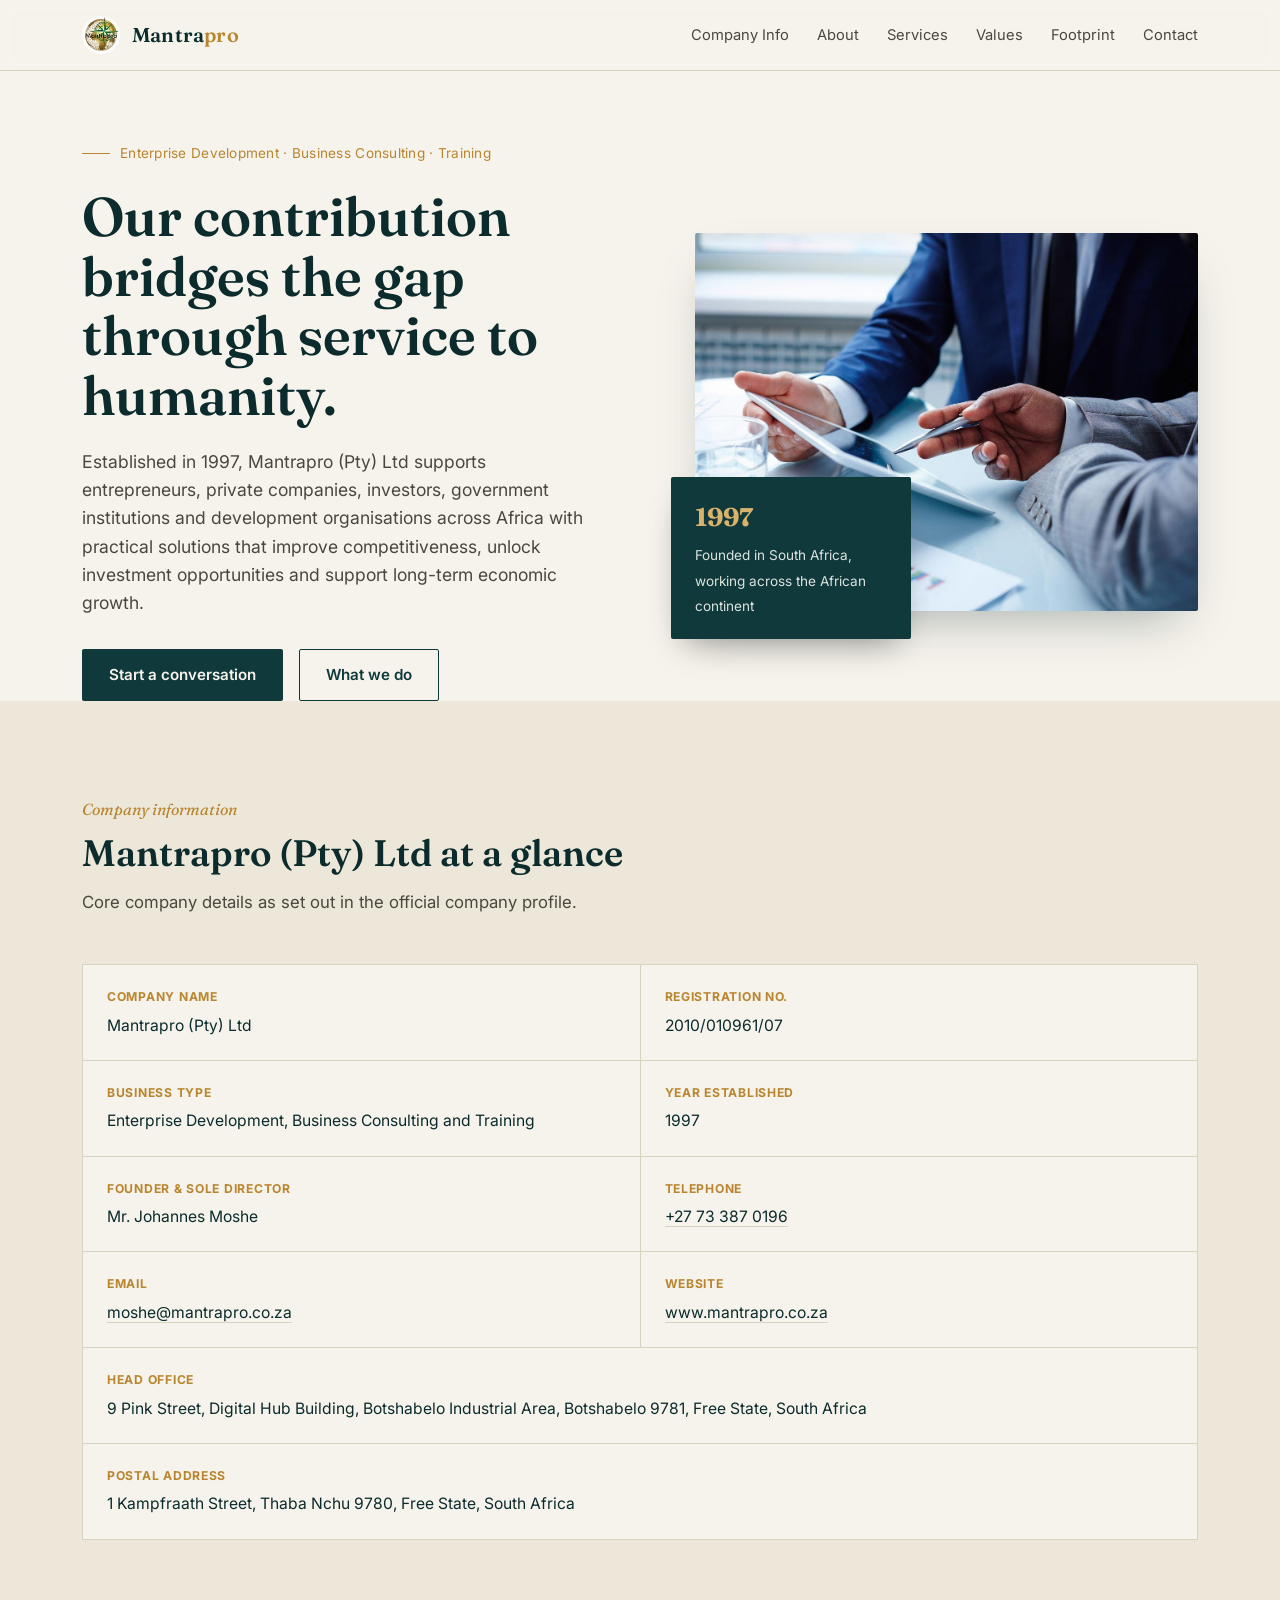
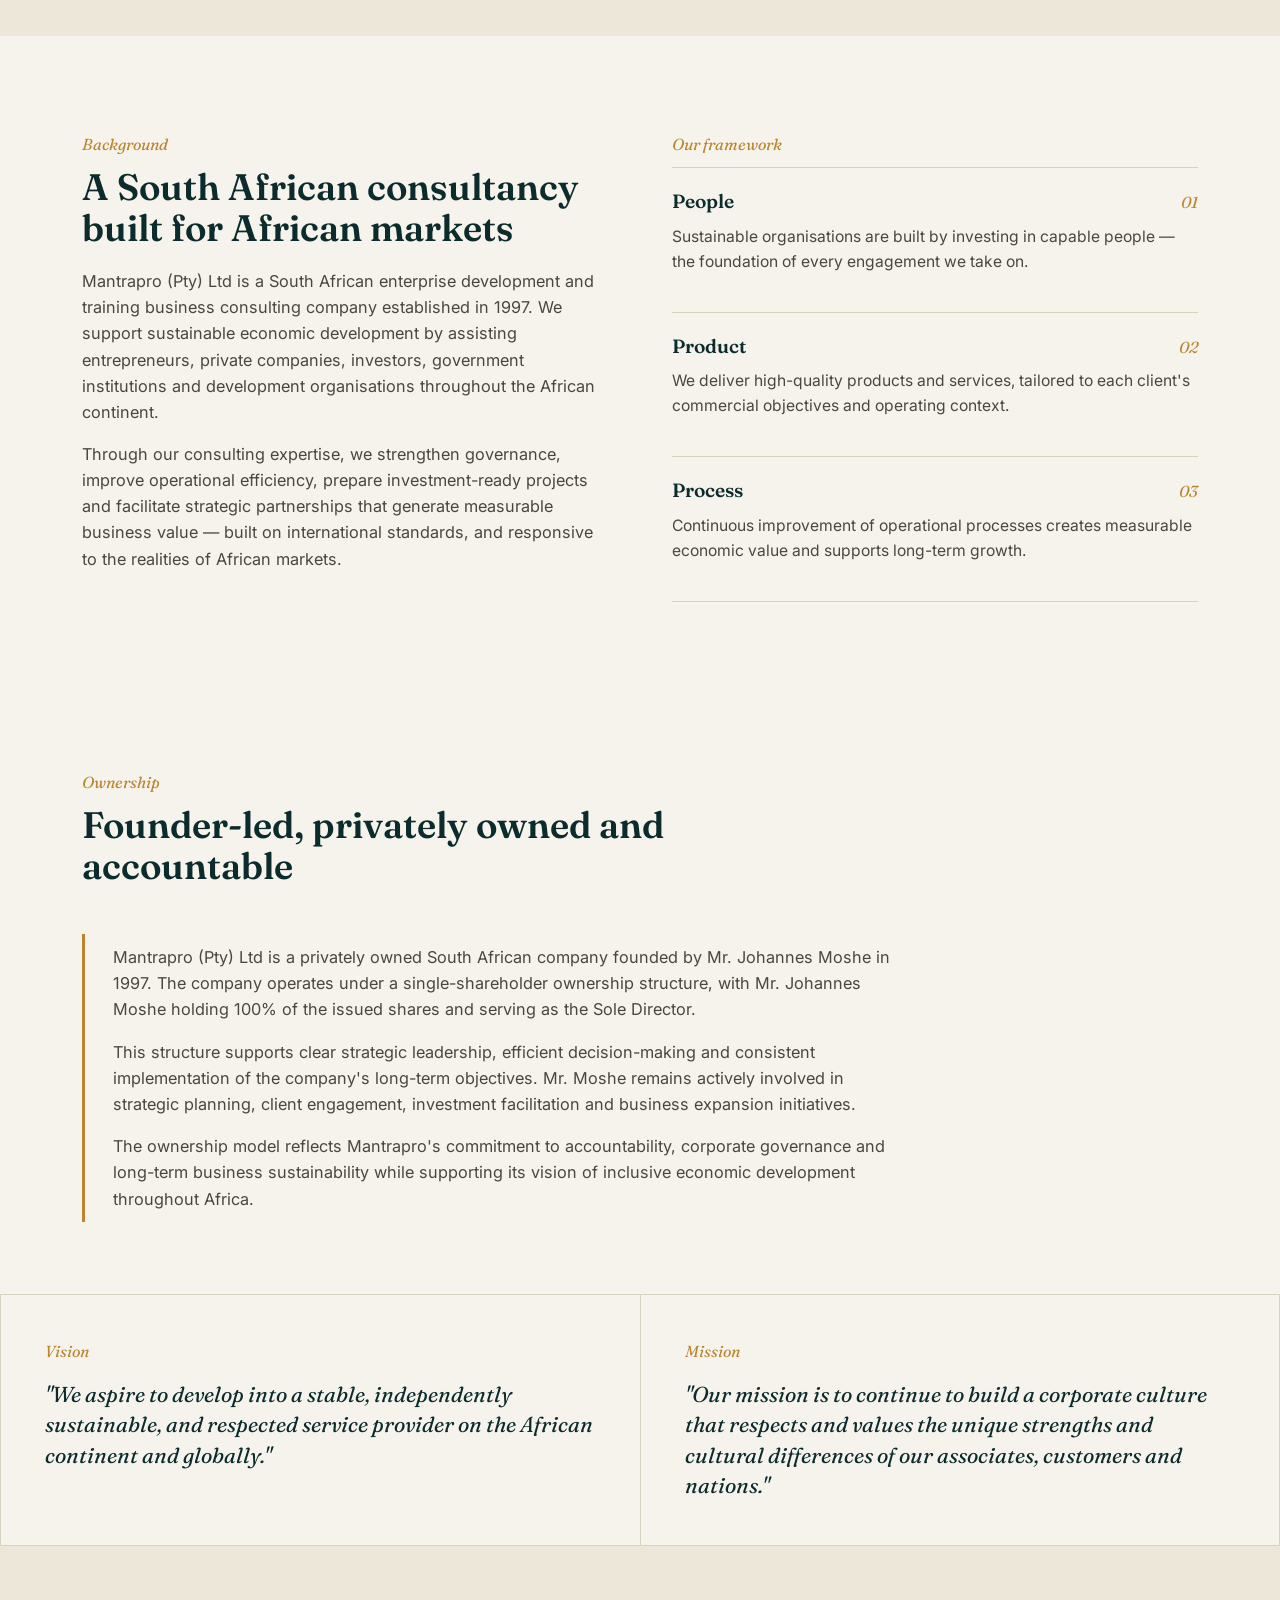
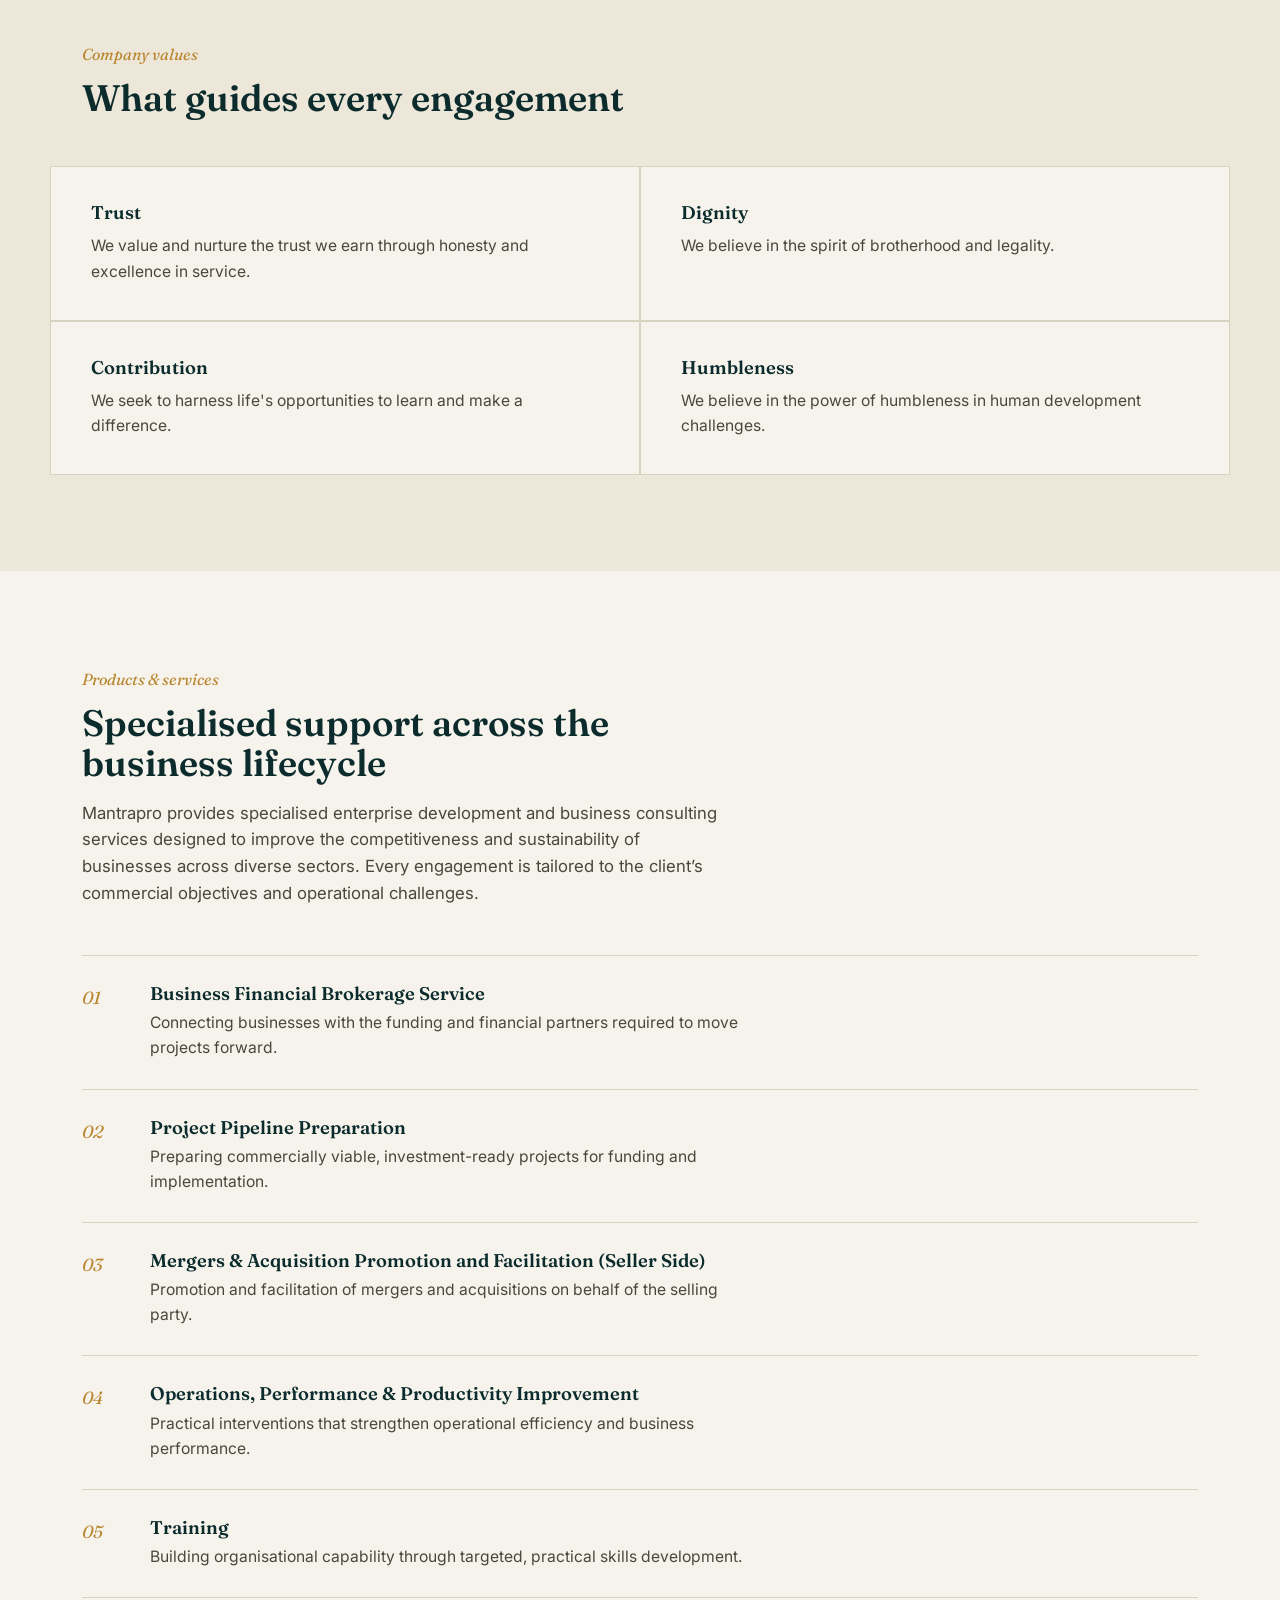
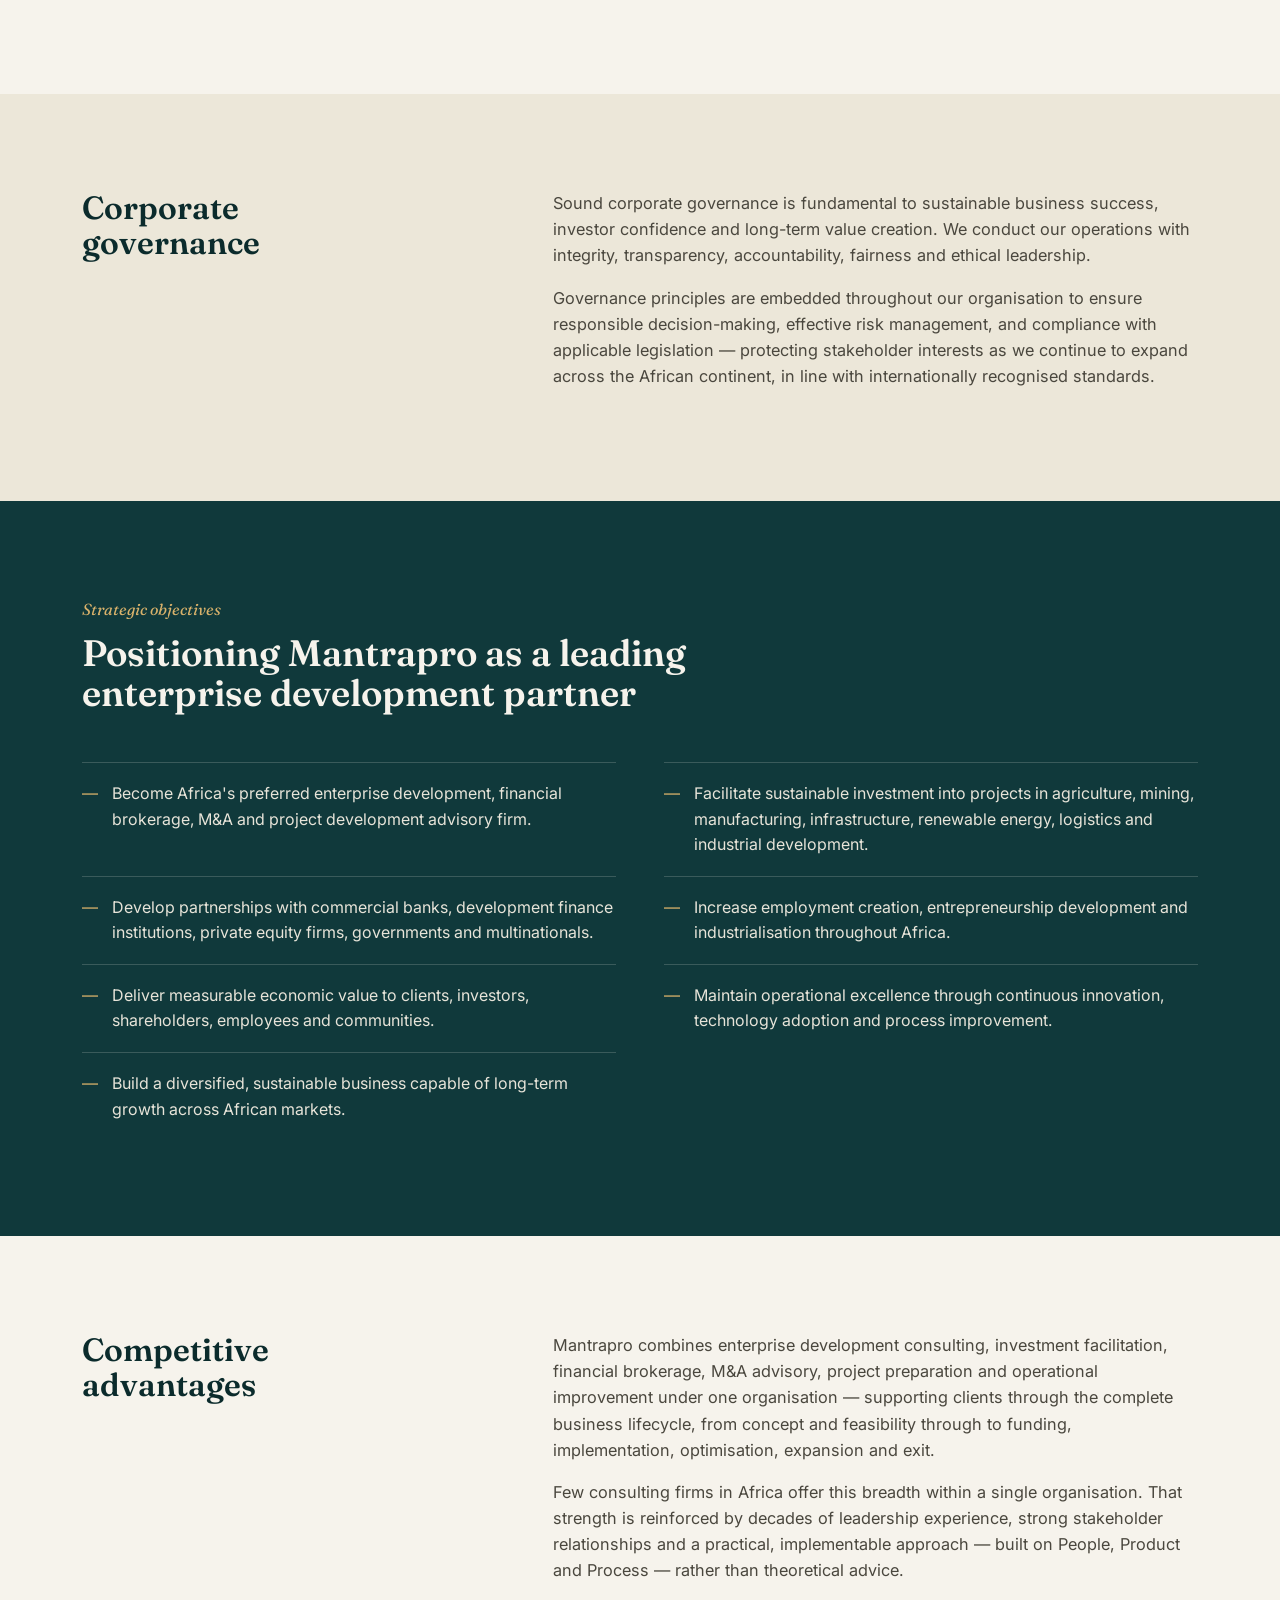
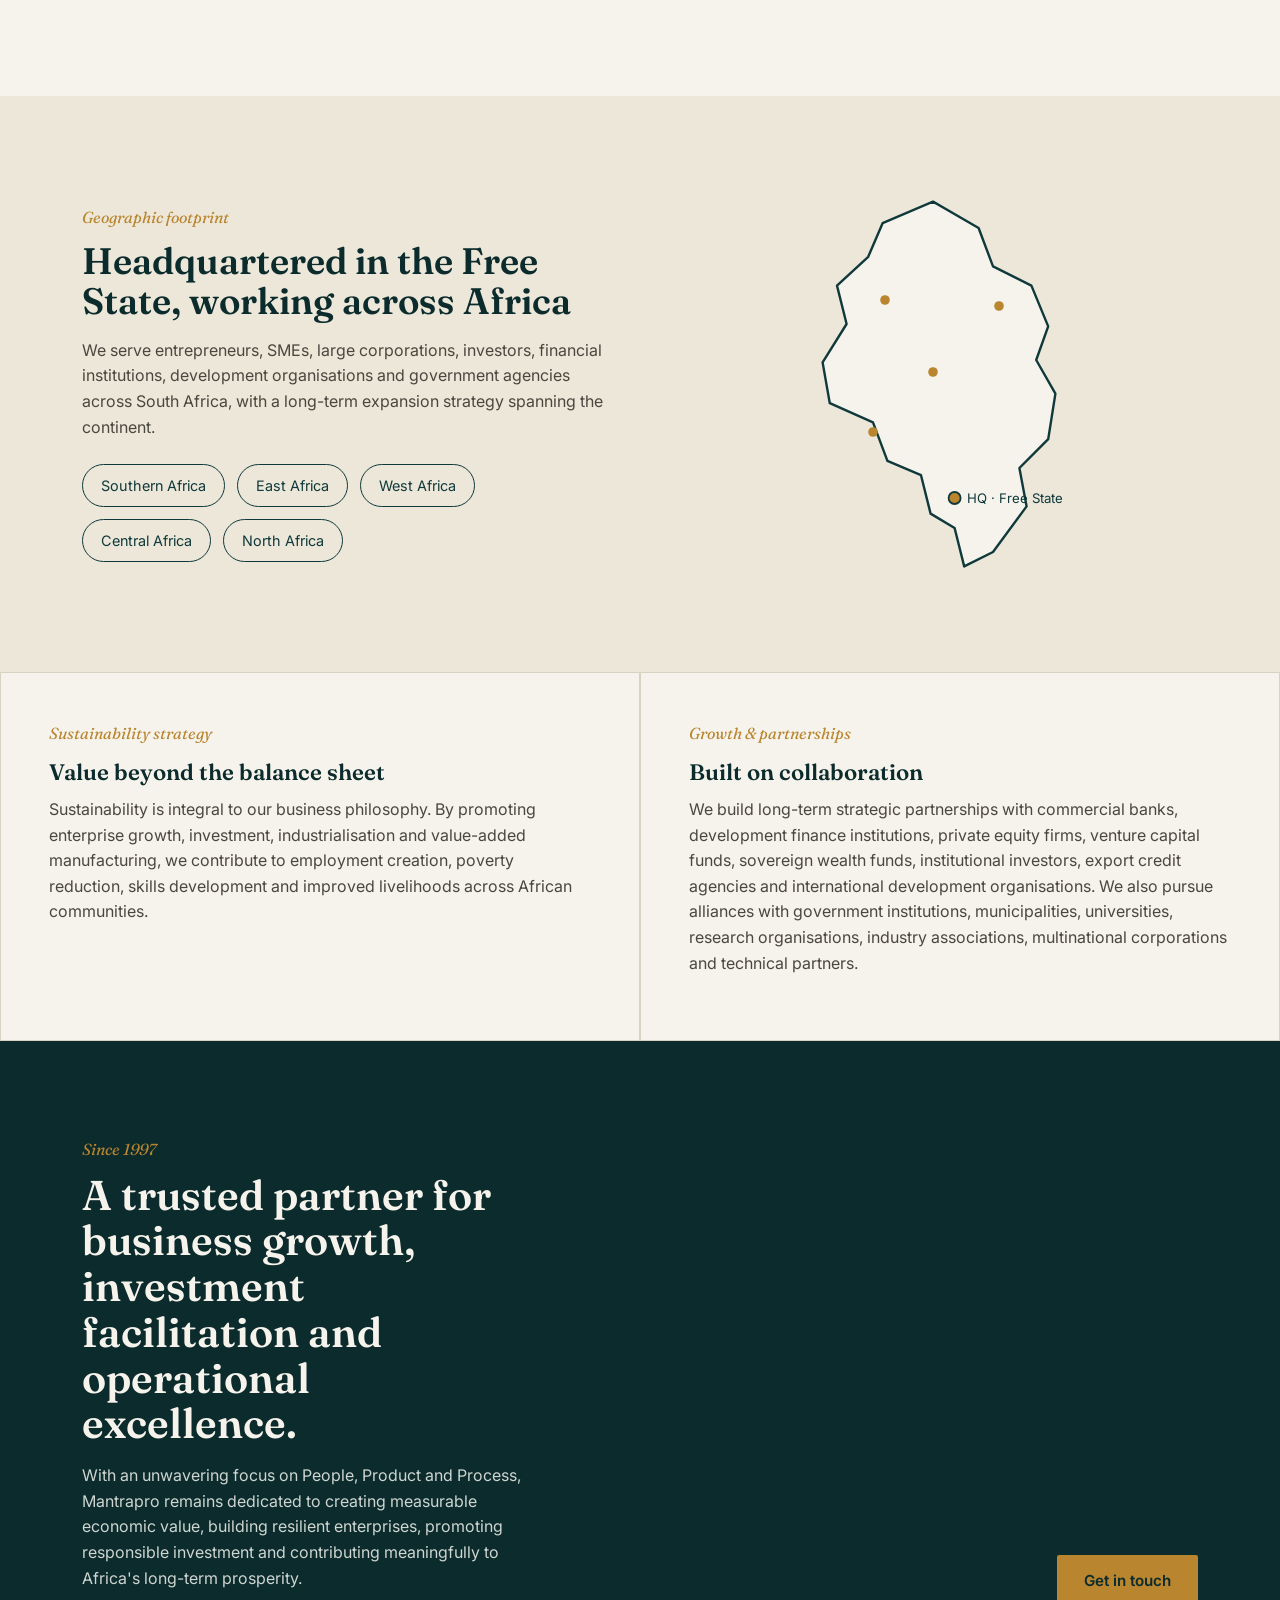
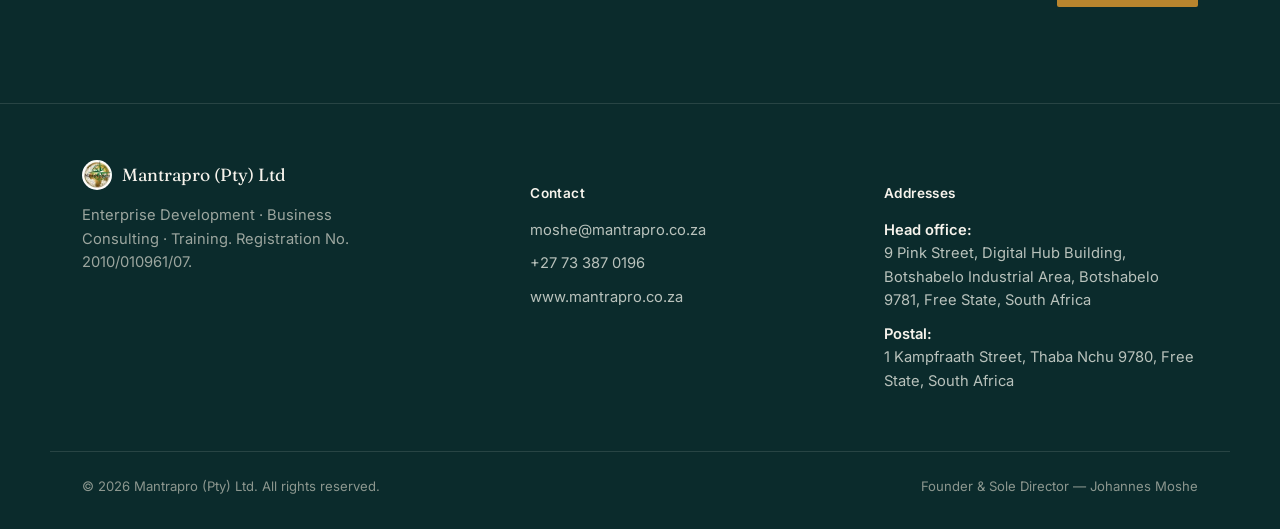
==== index.html @ 0c4cf6b3 "Add Mantrapro website aligned with company profile" ====
<!DOCTYPE html>
<html lang="en">
<head>
<meta charset="UTF-8">
<meta name="viewport" content="width=device-width, initial-scale=1.0">
<title>Mantrapro (Pty) Ltd — Enterprise Development, Business Consulting &amp; Training</title>
<link rel="preconnect" href="https://fonts.googleapis.com">
<link rel="preconnect" href="https://fonts.gstatic.com" crossorigin>
<link href="https://fonts.googleapis.com/css2?family=Fraunces:opsz,wght@9..144,400;9..144,500;9..144,600;9..144,700&family=Inter:wght@400;500;600;700&display=swap" rel="stylesheet">
<style>
  :root{
    --paper:#F6F3EC;
    --paper-shade:#ECE7D9;
    --ink:#1C1B17;
    --ink-soft:#4A473E;
    --deep:#10393B;
    --deep-2:#0B2B2C;
    --gold:#B9852E;
    --gold-soft:#D9B26B;
    --rule:#D8D2C0;
    --max:1180px;
  }
  *{box-sizing:border-box;}
  html{scroll-behavior:smooth;}
  body{
    margin:0;
    background:var(--paper);
    color:var(--ink);
    font-family:'Inter',sans-serif;
    font-size:16px;
    line-height:1.6;
    -webkit-font-smoothing:antialiased;
  }
  h1,h2,h3,h4{
    font-family:'Fraunces',serif;
    font-weight:600;
    line-height:1.1;
    margin:0;
    color:var(--deep-2);
  }
  p{margin:0 0 1em 0;}
  a{color:inherit;}
  .wrap{max-width:var(--max);margin:0 auto;padding:0 32px;}
  img{max-width:100%;display:block;}

  /* focus visibility */
  a:focus-visible, button:focus-visible{outline:2px solid var(--gold);outline-offset:3px;}

  @media (prefers-reduced-motion: reduce){
    *{animation:none !important; transition:none !important;}
  }

  /* ===== HEADER ===== */
  header{
    position:sticky; top:0; z-index:50;
    background:rgba(246,243,236,0.92);
    backdrop-filter:blur(6px);
    border-bottom:1px solid var(--rule);
  }
  .nav{
    display:flex; align-items:center; justify-content:space-between;
    padding:16px 32px; max-width:var(--max); margin:0 auto;
  }
  .brand{display:flex; align-items:center; gap:12px; text-decoration:none;}
  .brand img{width:38px; height:38px; border-radius:50%;}
  .brand-text{font-family:'Fraunces',serif; font-weight:600; font-size:1.25rem; color:var(--deep-2); letter-spacing:0.01em;}
  .brand-text span{color:var(--gold);}
  .nav ul{list-style:none; display:flex; gap:28px; margin:0; padding:0;}
  .nav ul li a{
    font-size:0.92rem; text-decoration:none; color:var(--ink-soft);
    padding-bottom:4px; border-bottom:1px solid transparent;
    transition:border-color .2s, color .2s;
  }
  .nav ul li a:hover{color:var(--deep); border-color:var(--gold);}
  .nav-toggle{display:none; background:none; border:none; cursor:pointer; padding:6px;}
  .nav-toggle span{display:block; width:24px; height:2px; background:var(--deep-2); margin:5px 0;}

  @media (max-width:860px){
    .nav ul{
      position:absolute; top:100%; left:0; right:0;
      background:var(--paper); flex-direction:column; gap:0;
      border-bottom:1px solid var(--rule);
      max-height:0; overflow:hidden; transition:max-height .3s ease;
    }
    .nav ul.open{max-height:600px;}
    .nav ul li{border-top:1px solid var(--rule);}
    .nav ul li a{display:block; padding:14px 32px;}
    .nav-toggle{display:block;}
  }

  /* ===== HERO ===== */
  .hero{
    padding:72px 0 0;
    overflow:hidden;
  }
  .hero-grid{
    display:grid; grid-template-columns:1.05fr 0.95fr; gap:56px; align-items:center;
  }
  .eyebrow-line{
    display:flex; align-items:center; gap:10px; margin-bottom:22px;
    color:var(--gold); font-size:0.85rem; letter-spacing:0.02em;
  }
  .eyebrow-line .dash{width:28px; height:1px; background:var(--gold);}
  .hero h1{
    font-size:clamp(2.1rem, 4.4vw, 3.4rem);
    color:var(--deep-2);
    max-width:14ch;
  }
  .hero .lede{
    margin-top:22px; font-size:1.1rem; color:var(--ink-soft); max-width:46ch;
  }
  .hero-cta{display:flex; gap:16px; margin-top:32px; flex-wrap:wrap;}
  .btn{
    display:inline-block; padding:13px 26px; font-size:0.95rem; font-weight:600;
    text-decoration:none; border-radius:2px; transition:transform .15s, background .2s;
    border:1px solid transparent;
  }
  .btn-primary{background:var(--deep); color:var(--paper);}
  .btn-primary:hover{background:var(--deep-2);}
  .btn-ghost{border-color:var(--deep); color:var(--deep);}
  .btn-ghost:hover{background:var(--deep); color:var(--paper);}

  .hero-media{position:relative;}
  .hero-media .frame{
    position:relative; border-radius:2px; overflow:hidden;
    box-shadow:0 24px 48px -20px rgba(11,43,44,0.35);
  }
  .hero-media img{width:100%; height:100%; object-fit:cover; aspect-ratio:4/3;}
  .hero-tag{
    position:absolute; left:-24px; bottom:-28px;
    background:var(--deep); color:var(--paper);
    padding:20px 24px; max-width:240px; border-radius:2px;
    box-shadow:0 16px 32px -14px rgba(0,0,0,0.4);
  }
  .hero-tag strong{display:block; font-family:'Fraunces',serif; font-size:1.6rem; color:var(--gold-soft); margin-bottom:4px;}
  .hero-tag span{font-size:0.85rem; color:#DCE3DF;}

  @media (max-width:860px){
    .hero-grid{grid-template-columns:1fr; gap:40px;}
    .hero-tag{left:16px; bottom:-24px;}
  }

  /* ===== SECTION SHELL ===== */
  section{padding:96px 0;}
  section.tight{padding:72px 0;}
  .section-head{max-width:640px; margin-bottom:48px;}
  .kicker{color:var(--gold); font-family:'Fraunces',serif; font-style:italic; font-size:1rem; margin-bottom:10px;}
  .section-head h2{font-size:clamp(1.6rem, 3vw, 2.3rem);}
  .section-head p{margin-top:16px; color:var(--ink-soft); font-size:1.05rem;}
  .band{background:var(--deep); color:var(--paper);}
  .band h2, .band h3{color:var(--paper);}
  .band .kicker{color:var(--gold-soft);}
  .shade{background:var(--paper-shade);}

  hr.rule{border:none; border-top:1px solid var(--rule); margin:0;}

  /* ===== ABOUT / PILLARS ===== */
  .about-grid{display:grid; grid-template-columns:1fr 1fr; gap:64px; align-items:start;}
  .about-grid p{color:var(--ink-soft); font-size:1.02rem;}
  .pillars{display:flex; flex-direction:column; gap:0;}
  .pillar{padding:22px 0; border-top:1px solid var(--rule);}
  .pillar:last-child{border-bottom:1px solid var(--rule);}
  .pillar-top{display:flex; align-items:baseline; justify-content:space-between; gap:16px;}
  .pillar-top h4{font-size:1.2rem; color:var(--deep-2);}
  .pillar-top .mark{font-family:'Fraunces',serif; font-style:italic; color:var(--gold); font-size:1rem;}
  .pillar p{margin-top:8px; color:var(--ink-soft); font-size:0.98rem;}

  @media (max-width:860px){.about-grid{grid-template-columns:1fr; gap:36px;}}

  /* ===== VISION / MISSION ===== */
  .vm-grid{display:grid; grid-template-columns:1fr 1fr; gap:1px; background:var(--rule); border:1px solid var(--rule);}
  .vm-card{background:var(--paper); padding:44px;}
  .vm-card .kicker{margin-bottom:16px;}
  .vm-card p{font-family:'Fraunces',serif; font-size:1.35rem; font-weight:400; font-style:italic; color:var(--deep-2); line-height:1.4; margin:0;}
  @media (max-width:760px){.vm-grid{grid-template-columns:1fr;}}

  /* ===== VALUES ===== */
  .values-grid{display:grid; grid-template-columns:1fr 1fr; gap:2px; background:var(--rule); border:1px solid var(--rule);}
  .value-card{background:var(--paper); padding:36px 40px;}
  .value-card h4{font-size:1.15rem; margin-bottom:10px;}
  .value-card p{color:var(--ink-soft); margin:0; font-size:0.98rem;}
  @media (max-width:760px){.values-grid{grid-template-columns:1fr;}}

  /* ===== SERVICES ===== */
  .services-list{border-top:1px solid var(--rule);}
  .service-row{
    display:grid; grid-template-columns:44px 1fr; gap:24px;
    padding:28px 0; border-bottom:1px solid var(--rule);
  }
  .service-row .idx{font-family:'Fraunces',serif; font-style:italic; color:var(--gold); font-size:1.1rem;}
  .service-row h4{font-size:1.15rem; margin-bottom:6px; color:var(--deep-2);}
  .service-row p{color:var(--ink-soft); margin:0; font-size:0.98rem; max-width:60ch;}

  /* ===== GOVERNANCE / ADVANTAGE two-col text ===== */
  .text-cols{display:grid; grid-template-columns:0.9fr 1.4fr; gap:56px;}
  .text-cols h2{font-size:clamp(1.5rem,2.6vw,2rem); max-width:12ch;}
  .text-cols .body p{color:var(--ink-soft); font-size:1.02rem;}
  @media (max-width:860px){.text-cols{grid-template-columns:1fr; gap:24px;}}

  /* ===== OBJECTIVES ===== */
  .obj-list{list-style:none; margin:0; padding:0; display:grid; grid-template-columns:1fr 1fr; gap:0 48px;}
  .obj-list li{
    padding:18px 0; border-top:1px solid rgba(246,243,236,0.18);
    display:flex; gap:14px; align-items:flex-start;
    font-size:1rem; color:#E7E4D9;
  }
  .obj-list li:before{content:"—"; color:var(--gold-soft); flex-shrink:0;}
  @media (max-width:760px){.obj-list{grid-template-columns:1fr;}}

  /* ===== FOOTPRINT ===== */
  .footprint-grid{display:grid; grid-template-columns:1fr 1fr; gap:56px; align-items:center;}
  .regions{display:flex; flex-wrap:wrap; gap:12px; margin-top:24px;}
  .region-chip{
    border:1px solid var(--deep); color:var(--deep); padding:9px 18px;
    font-size:0.9rem; border-radius:999px;
  }
  .map-wrap{display:flex; justify-content:center;}
  .map-wrap svg{width:100%; max-width:360px; height:auto;}
  @media (max-width:860px){.footprint-grid{grid-template-columns:1fr;}}

  /* ===== SUSTAINABILITY / GROWTH split ===== */
  .split{display:grid; grid-template-columns:1fr 1fr; gap:2px; background:var(--rule); border:1px solid var(--rule);}
  .split-card{background:var(--paper); padding:48px;}
  .split-card .kicker{margin-bottom:14px;}
  .split-card p{color:var(--ink-soft);}
  @media (max-width:860px){.split{grid-template-columns:1fr;}}

  /* ===== CONCLUSION / CTA ===== */
  .cta-band{background:var(--deep-2); color:var(--paper); text-align:left;}
  .cta-inner{display:flex; justify-content:space-between; align-items:flex-end; gap:40px; flex-wrap:wrap;}
  .cta-band h2{color:var(--paper); font-size:clamp(1.8rem,3.6vw,2.6rem); max-width:16ch;}
  .cta-band p{color:#CFD6D1; max-width:46ch; margin-top:16px;}

  /* ===== FOOTER ===== */
  footer{background:var(--deep-2); color:#B9C2BC; padding:56px 0 32px; border-top:1px solid rgba(246,243,236,0.12);}
  .footer-grid{display:grid; grid-template-columns:1.3fr 1fr 1fr; gap:40px;}
  .footer-brand{display:flex; align-items:center; gap:10px; margin-bottom:14px;}
  .footer-brand img{width:30px; height:30px; border-radius:50%;}
  .footer-brand span{font-family:'Fraunces',serif; color:var(--paper); font-size:1.1rem;}
  footer h5{color:var(--paper); font-size:0.85rem; letter-spacing:0.03em; margin-bottom:14px; font-weight:600;}
  footer ul{list-style:none; margin:0; padding:0;}
  footer li{margin-bottom:10px; font-size:0.92rem;}
  footer a{text-decoration:none; color:#B9C2BC;}
  footer a:hover{color:var(--gold-soft);}
  .footer-bottom{
    margin-top:48px; padding-top:24px; border-top:1px solid rgba(246,243,236,0.12);
    display:flex; justify-content:space-between; flex-wrap:wrap; gap:12px;
    font-size:0.82rem; color:#8C978F;
  }
  @media (max-width:760px){.footer-grid{grid-template-columns:1fr; gap:28px;}}


  /* ===== COMPANY INFORMATION ===== */
  .company-info-grid{
    display:grid; grid-template-columns:repeat(2,minmax(0,1fr));
    border:1px solid var(--rule); background:var(--rule); gap:1px;
  }
  .info-item{background:var(--paper); padding:22px 24px;}
  .info-item.full{grid-column:1 / -1;}
  .info-label{display:block; color:var(--gold); font-size:.76rem; font-weight:700; letter-spacing:.06em; text-transform:uppercase; margin-bottom:7px;}
  .info-value{color:var(--deep-2); font-size:.98rem; line-height:1.55;}
  .info-value a{text-decoration:none; border-bottom:1px solid var(--rule);}
  .info-value a:hover{border-color:var(--gold); color:var(--deep);}
  @media (max-width:760px){.company-info-grid{grid-template-columns:1fr}.info-item.full{grid-column:auto}}

  /* ===== OWNERSHIP ===== */
  .ownership-card{border-left:3px solid var(--gold); padding:10px 0 10px 28px; max-width:820px;}
  .ownership-card p{color:var(--ink-soft); font-size:1.02rem;}
  .ownership-card p:last-child{margin-bottom:0;}

</style>
</head>
<body>

<header>
  <div class="nav">
    <a class="brand" href="#top">
      <img src="[data-uri]" alt="Mantrapro logo">
      <span class="brand-text">Mantra<span>pro</span></span>
    </a>
    <button class="nav-toggle" id="navToggle" aria-label="Toggle navigation" aria-expanded="false">
      <span></span><span></span><span></span>
    </button>
    <ul id="navMenu">
      <li><a href="#company-info">Company Info</a></li>
      <li><a href="#about">About</a></li>
      <li><a href="#services">Services</a></li>
      <li><a href="#values">Values</a></li>
      <li><a href="#footprint">Footprint</a></li>
      <li><a href="#contact">Contact</a></li>
    </ul>
  </div>
</header>

<main id="top">

  <!-- HERO -->
  <section class="hero">
    <div class="wrap hero-grid">
      <div>
        <div class="eyebrow-line"><span class="dash"></span>Enterprise Development · Business Consulting · Training</div>
        <h1>Our contribution bridges the gap through service to humanity.</h1>
        <p class="lede">Established in 1997, Mantrapro (Pty) Ltd supports entrepreneurs, private companies, investors, government institutions and development organisations across Africa with practical solutions that improve competitiveness, unlock investment opportunities and support long-term economic growth.</p>
        <div class="hero-cta">
          <a href="#contact" class="btn btn-primary">Start a conversation</a>
          <a href="#services" class="btn btn-ghost">What we do</a>
        </div>
      </div>
      <div class="hero-media">
        <div class="frame">
          <img src="[data-uri]" alt="Two business consultants reviewing investment data on a tablet">
        </div>
        <div class="hero-tag">
          <strong>1997</strong>
          <span>Founded in South Africa, working across the African continent</span>
        </div>
      </div>
    </div>
  </section>


  <!-- COMPANY INFORMATION -->
  <section id="company-info" class="shade">
    <div class="wrap">
      <div class="section-head">
        <div class="kicker">Company information</div>
        <h2>Mantrapro (Pty) Ltd at a glance</h2>
        <p>Core company details as set out in the official company profile.</p>
      </div>
      <div class="company-info-grid">
        <div class="info-item"><span class="info-label">Company name</span><div class="info-value">Mantrapro (Pty) Ltd</div></div>
        <div class="info-item"><span class="info-label">Registration no.</span><div class="info-value">2010/010961/07</div></div>
        <div class="info-item"><span class="info-label">Business type</span><div class="info-value">Enterprise Development, Business Consulting and Training</div></div>
        <div class="info-item"><span class="info-label">Year established</span><div class="info-value">1997</div></div>
        <div class="info-item"><span class="info-label">Founder &amp; Sole Director</span><div class="info-value">Mr. Johannes Moshe</div></div>
        <div class="info-item"><span class="info-label">Telephone</span><div class="info-value"><a href="tel:+27733870196">+27 73 387 0196</a></div></div>
        <div class="info-item"><span class="info-label">Email</span><div class="info-value"><a href="mailto:moshe@mantrapro.co.za">moshe@mantrapro.co.za</a></div></div>
        <div class="info-item"><span class="info-label">Website</span><div class="info-value"><a href="https://www.mantrapro.co.za" target="_blank" rel="noopener">www.mantrapro.co.za</a></div></div>
        <div class="info-item full"><span class="info-label">Head office</span><div class="info-value">9 Pink Street, Digital Hub Building, Botshabelo Industrial Area, Botshabelo 9781, Free State, South Africa</div></div>
        <div class="info-item full"><span class="info-label">Postal address</span><div class="info-value">1 Kampfraath Street, Thaba Nchu 9780, Free State, South Africa</div></div>
      </div>
    </div>
  </section>

  <!-- ABOUT -->
  <section id="about">
    <div class="wrap about-grid">
      <div>
        <div class="kicker">Background</div>
        <h2 style="font-size:clamp(1.6rem,3vw,2.3rem); margin-bottom:20px;">A South African consultancy built for African markets</h2>
        <p>Mantrapro (Pty) Ltd is a South African enterprise development and training business consulting company established in 1997. We support sustainable economic development by assisting entrepreneurs, private companies, investors, government institutions and development organisations throughout the African continent.</p>
        <p>Through our consulting expertise, we strengthen governance, improve operational efficiency, prepare investment-ready projects and facilitate strategic partnerships that generate measurable business value — built on international standards, and responsive to the realities of African markets.</p>
        
      </div>
      <div>
        <div class="kicker">Our framework</div>
        <div class="pillars">
          <div class="pillar">
            <div class="pillar-top"><h4>People</h4><span class="mark">01</span></div>
            <p>Sustainable organisations are built by investing in capable people — the foundation of every engagement we take on.</p>
          </div>
          <div class="pillar">
            <div class="pillar-top"><h4>Product</h4><span class="mark">02</span></div>
            <p>We deliver high-quality products and services, tailored to each client's commercial objectives and operating context.</p>
          </div>
          <div class="pillar">
            <div class="pillar-top"><h4>Process</h4><span class="mark">03</span></div>
            <p>Continuous improvement of operational processes creates measurable economic value and supports long-term growth.</p>
          </div>
        </div>
      </div>
    </div>
  </section>


  <!-- OWNERSHIP -->
  <section id="ownership" class="tight">
    <div class="wrap">
      <div class="section-head">
        <div class="kicker">Ownership</div>
        <h2>Founder-led, privately owned and accountable</h2>
      </div>
      <div class="ownership-card">
        <p>Mantrapro (Pty) Ltd is a privately owned South African company founded by Mr. Johannes Moshe in 1997. The company operates under a single-shareholder ownership structure, with Mr. Johannes Moshe holding 100% of the issued shares and serving as the Sole Director.</p>
        <p>This structure supports clear strategic leadership, efficient decision-making and consistent implementation of the company's long-term objectives. Mr. Moshe remains actively involved in strategic planning, client engagement, investment facilitation and business expansion initiatives.</p>
        <p>The ownership model reflects Mantrapro's commitment to accountability, corporate governance and long-term business sustainability while supporting its vision of inclusive economic development throughout Africa.</p>
      </div>
    </div>
  </section>

  <!-- VISION / MISSION -->
  <div class="vm-grid">
    <div class="vm-card">
      <div class="kicker">Vision</div>
      <p>"We aspire to develop into a stable, independently sustainable, and respected service provider on the African continent and globally."</p>
    </div>
    <div class="vm-card">
      <div class="kicker">Mission</div>
      <p>"Our mission is to continue to build a corporate culture that respects and values the unique strengths and cultural differences of our associates, customers and nations."</p>
    </div>
  </div>

  <!-- VALUES -->
  <section id="values" class="shade">
    <div class="wrap">
      <div class="section-head">
        <div class="kicker">Company values</div>
        <h2>What guides every engagement</h2>
      </div>
    </div>
    <div class="wrap" style="padding:0;">
      <div class="values-grid">
        <div class="value-card">
          <h4>Trust</h4>
          <p>We value and nurture the trust we earn through honesty and excellence in service.</p>
        </div>
        <div class="value-card">
          <h4>Dignity</h4>
          <p>We believe in the spirit of brotherhood and legality.</p>
        </div>
        <div class="value-card">
          <h4>Contribution</h4>
          <p>We seek to harness life's opportunities to learn and make a difference.</p>
        </div>
        <div class="value-card">
          <h4>Humbleness</h4>
          <p>We believe in the power of humbleness in human development challenges.</p>
        </div>
      </div>
    </div>
  </section>

  <!-- SERVICES -->
  <section id="services">
    <div class="wrap">
      <div class="section-head">
        <div class="kicker">Products &amp; services</div>
        <h2>Specialised support across the business lifecycle</h2>
        <p>Mantrapro provides specialised enterprise development and business consulting services designed to improve the competitiveness and sustainability of businesses across diverse sectors. Every engagement is tailored to the client’s commercial objectives and operational challenges.</p>
      </div>
      <div class="services-list">
        <div class="service-row">
          <div class="idx">01</div>
          <div><h4>Business Financial Brokerage Service</h4><p>Connecting businesses with the funding and financial partners required to move projects forward.</p></div>
        </div>
        <div class="service-row">
          <div class="idx">02</div>
          <div><h4>Project Pipeline Preparation</h4><p>Preparing commercially viable, investment-ready projects for funding and implementation.</p></div>
        </div>
        <div class="service-row">
          <div class="idx">03</div>
          <div><h4>Mergers &amp; Acquisition Promotion and Facilitation (Seller Side)</h4><p>Promotion and facilitation of mergers and acquisitions on behalf of the selling party.</p></div>
        </div>
        <div class="service-row">
          <div class="idx">04</div>
          <div><h4>Operations, Performance &amp; Productivity Improvement</h4><p>Practical interventions that strengthen operational efficiency and business performance.</p></div>
        </div>
        <div class="service-row">
          <div class="idx">05</div>
          <div><h4>Training</h4><p>Building organisational capability through targeted, practical skills development.</p></div>
        </div>
      </div>
    </div>
  </section>

  <!-- GOVERNANCE -->
  <section class="shade">
    <div class="wrap text-cols">
      <h2>Corporate governance</h2>
      <div class="body">
        <p>Sound corporate governance is fundamental to sustainable business success, investor confidence and long-term value creation. We conduct our operations with integrity, transparency, accountability, fairness and ethical leadership.</p>
        <p>Governance principles are embedded throughout our organisation to ensure responsible decision-making, effective risk management, and compliance with applicable legislation — protecting stakeholder interests as we continue to expand across the African continent, in line with internationally recognised standards.</p>
      </div>
    </div>
  </section>

  <!-- STRATEGIC OBJECTIVES -->
  <section class="band">
    <div class="wrap">
      <div class="section-head">
        <div class="kicker">Strategic objectives</div>
        <h2>Positioning Mantrapro as a leading enterprise development partner</h2>
      </div>
      <ul class="obj-list">
        <li>Become Africa's preferred enterprise development, financial brokerage, M&amp;A and project development advisory firm.</li>
        <li>Facilitate sustainable investment into projects in agriculture, mining, manufacturing, infrastructure, renewable energy, logistics and industrial development.</li>
        <li>Develop partnerships with commercial banks, development finance institutions, private equity firms, governments and multinationals.</li>
        <li>Increase employment creation, entrepreneurship development and industrialisation throughout Africa.</li>
        <li>Deliver measurable economic value to clients, investors, shareholders, employees and communities.</li>
        <li>Maintain operational excellence through continuous innovation, technology adoption and process improvement.</li>
        <li>Build a diversified, sustainable business capable of long-term growth across African markets.</li>
      </ul>
    </div>
  </section>

  <!-- COMPETITIVE ADVANTAGE -->
  <section>
    <div class="wrap text-cols">
      <h2>Competitive advantages</h2>
      <div class="body">
        <p>Mantrapro combines enterprise development consulting, investment facilitation, financial brokerage, M&amp;A advisory, project preparation and operational improvement under one organisation — supporting clients through the complete business lifecycle, from concept and feasibility through to funding, implementation, optimisation, expansion and exit.</p>
        <p>Few consulting firms in Africa offer this breadth within a single organisation. That strength is reinforced by decades of leadership experience, strong stakeholder relationships and a practical, implementable approach — built on People, Product and Process — rather than theoretical advice.</p>
      </div>
    </div>
  </section>

  <!-- GEOGRAPHIC FOOTPRINT -->
  <section id="footprint" class="shade">
    <div class="wrap footprint-grid">
      <div>
        <div class="kicker">Geographic footprint</div>
        <h2 style="font-size:clamp(1.6rem,3vw,2.3rem);">Headquartered in the Free State, working across Africa</h2>
        <p style="margin-top:16px; color:var(--ink-soft);">We serve entrepreneurs, SMEs, large corporations, investors, financial institutions, development organisations and government agencies across South Africa, with a long-term expansion strategy spanning the continent.</p>
        <div class="regions">
          <span class="region-chip">Southern Africa</span>
          <span class="region-chip">East Africa</span>
          <span class="region-chip">West Africa</span>
          <span class="region-chip">Central Africa</span>
          <span class="region-chip">North Africa</span>
        </div>
      </div>
      <div class="map-wrap">
        <svg viewBox="0 0 300 320" fill="none" xmlns="http://www.w3.org/2000/svg" role="img" aria-label="Stylised map of Africa marking Mantrapro's regional footprint">
          <path d="M150 8 L188 30 L200 62 L232 78 L246 112 L236 140 L252 168 L246 206 L222 230 L228 262 L200 300 L176 312 L168 280 L148 268 L140 236 L112 224 L100 192 L64 176 L58 142 L78 110 L70 78 L96 54 L108 26 Z"
            fill="var(--paper)" stroke="var(--deep)" stroke-width="2" stroke-linejoin="round"/>
          <circle cx="150" cy="150" r="4" fill="var(--gold)"/>
          <circle cx="110" cy="90" r="4" fill="var(--gold)"/>
          <circle cx="205" cy="95" r="4" fill="var(--gold)"/>
          <circle cx="100" cy="200" r="4" fill="var(--gold)"/>
          <circle cx="168" cy="255" r="5" fill="var(--gold)" stroke="var(--deep)" stroke-width="1.5"/>
          <text x="178" y="259" font-family="Inter, sans-serif" font-size="11" fill="var(--deep)">HQ · Free State</text>
        </svg>
      </div>
    </div>
  </section>

  <!-- SUSTAINABILITY / GROWTH -->
  <div class="split">
    <div class="split-card">
      <div class="kicker">Sustainability strategy</div>
      <h3 style="font-size:1.4rem; margin-bottom:12px;">Value beyond the balance sheet</h3>
      <p>Sustainability is integral to our business philosophy. By promoting enterprise growth, investment, industrialisation and value-added manufacturing, we contribute to employment creation, poverty reduction, skills development and improved livelihoods across African communities.</p>
    </div>
    <div class="split-card">
      <div class="kicker">Growth &amp; partnerships</div>
      <h3 style="font-size:1.4rem; margin-bottom:12px;">Built on collaboration</h3>
      <p>We build long-term strategic partnerships with commercial banks, development finance institutions, private equity firms, venture capital funds, sovereign wealth funds, institutional investors, export credit agencies and international development organisations. We also pursue alliances with government institutions, municipalities, universities, research organisations, industry associations, multinational corporations and technical partners.</p>
    </div>
  </div>

  <!-- CTA / CONCLUSION -->
  <section class="cta-band">
    <div class="wrap cta-inner">
      <div>
        <div class="kicker">Since 1997</div>
        <h2>A trusted partner for business growth, investment facilitation and operational excellence.</h2>
        <p>With an unwavering focus on People, Product and Process, Mantrapro remains dedicated to creating measurable economic value, building resilient enterprises, promoting responsible investment and contributing meaningfully to Africa's long-term prosperity.</p>
      </div>
      <a href="#contact" class="btn btn-primary" style="background:var(--gold); color:var(--deep-2);">Get in touch</a>
    </div>
  </section>

</main>

<!-- FOOTER / CONTACT -->
<footer id="contact">
  <div class="wrap footer-grid">
    <div>
      <div class="footer-brand">
        <img src="[data-uri]" alt="Mantrapro logo">
        <span>Mantrapro (Pty) Ltd</span>
      </div>
      <p style="max-width:34ch; font-size:0.92rem; color:#9CA69F;">Enterprise Development · Business Consulting · Training. Registration No. 2010/010961/07.</p>
    </div>
    <div>
      <h5>Contact</h5>
      <ul>
        <li><a href="mailto:moshe@mantrapro.co.za">moshe@mantrapro.co.za</a></li>
        <li><a href="tel:+27733870196">+27 73 387 0196</a></li>
        <li><a href="https://www.mantrapro.co.za" target="_blank" rel="noopener">www.mantrapro.co.za</a></li>
      </ul>
    </div>
    <div>
      <h5>Addresses</h5>
      <ul>
        <li><strong style="color:var(--paper);font-weight:600;">Head office:</strong><br>9 Pink Street, Digital Hub Building, Botshabelo Industrial Area, Botshabelo 9781, Free State, South Africa</li>
        <li><strong style="color:var(--paper);font-weight:600;">Postal:</strong><br>1 Kampfraath Street, Thaba Nchu 9780, Free State, South Africa</li>
      </ul>
    </div>
  </div>
  <div class="wrap footer-bottom">
    <span>© 2026 Mantrapro (Pty) Ltd. All rights reserved.</span>
    <span>Founder &amp; Sole Director — Johannes Moshe</span>
  </div>
</footer>

<script>
  const toggle = document.getElementById('navToggle');
  const menu = document.getElementById('navMenu');
  toggle.addEventListener('click', () => {
    const isOpen = menu.classList.toggle('open');
    toggle.setAttribute('aria-expanded', isOpen);
  });
  menu.querySelectorAll('a').forEach(a => a.addEventListener('click', () => {
    menu.classList.remove('open');
    toggle.setAttribute('aria-expanded', 'false');
  }));
</script>

</body>
</html>
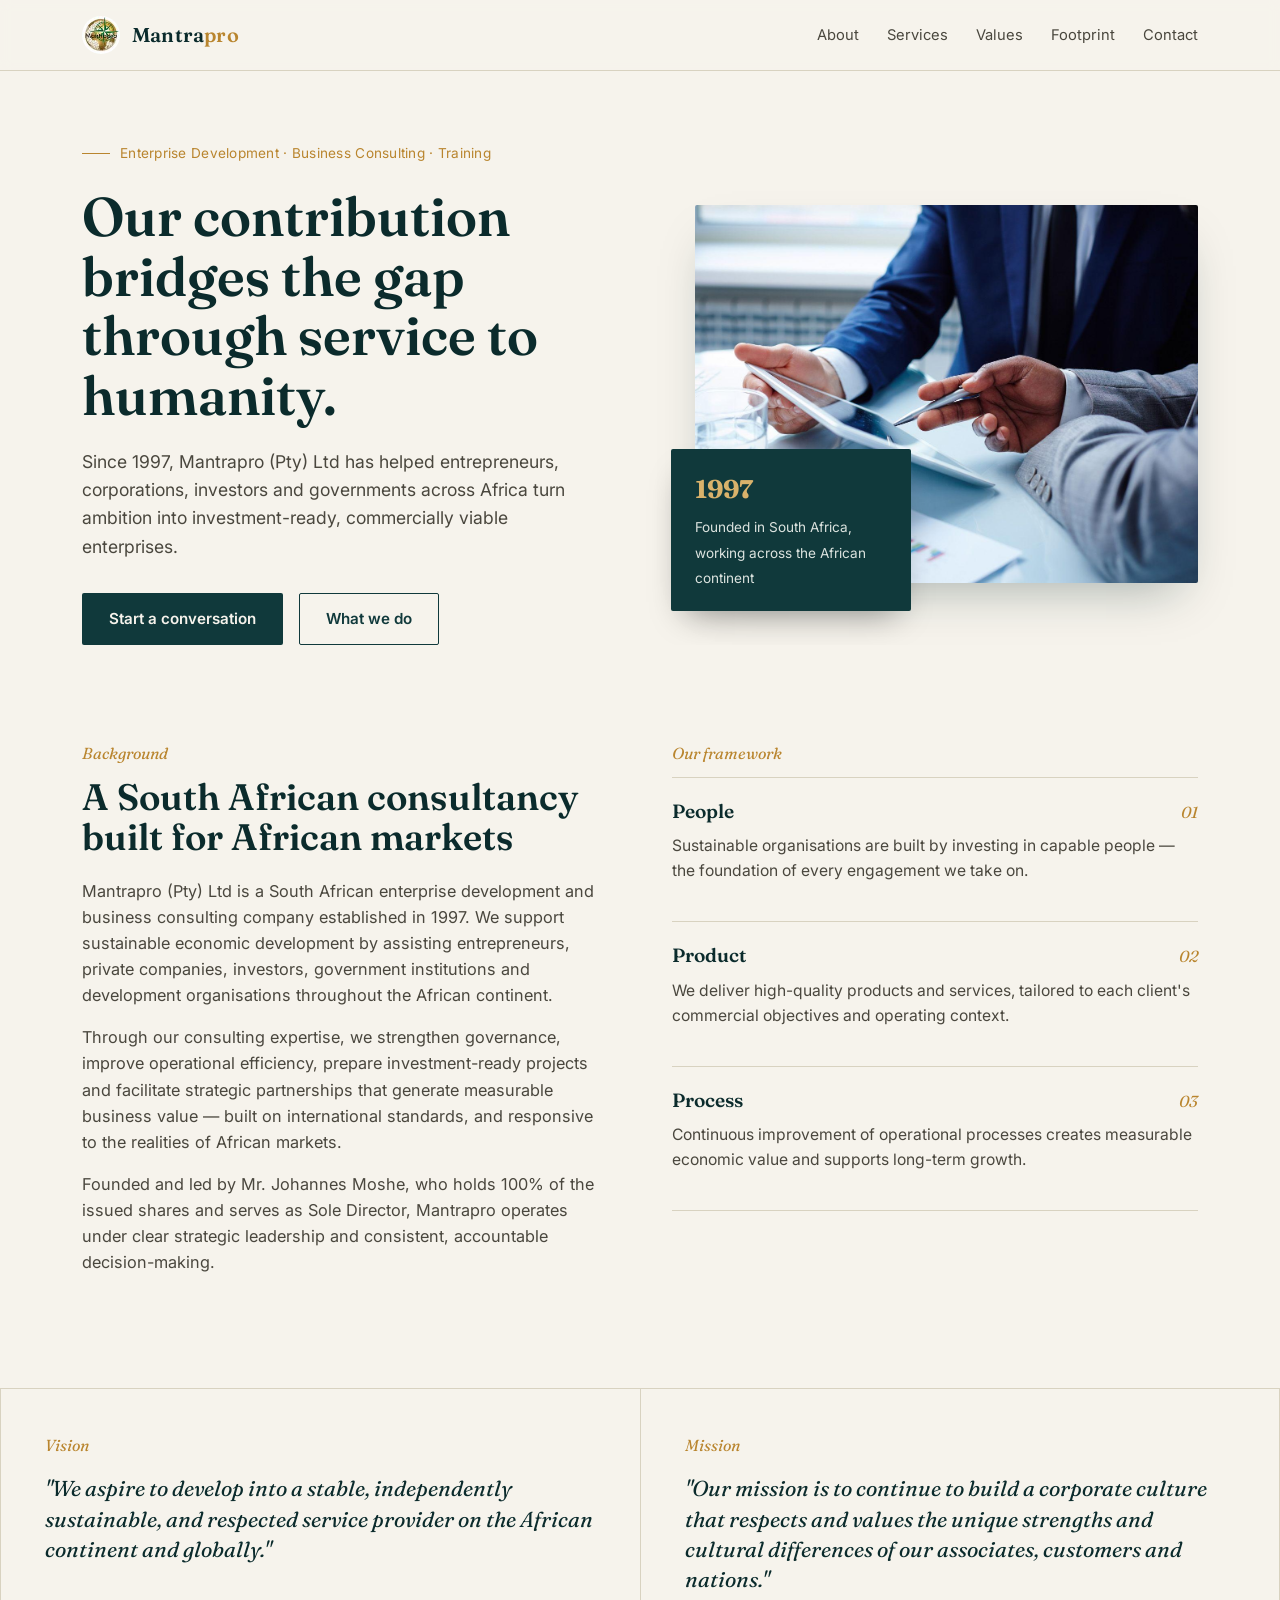
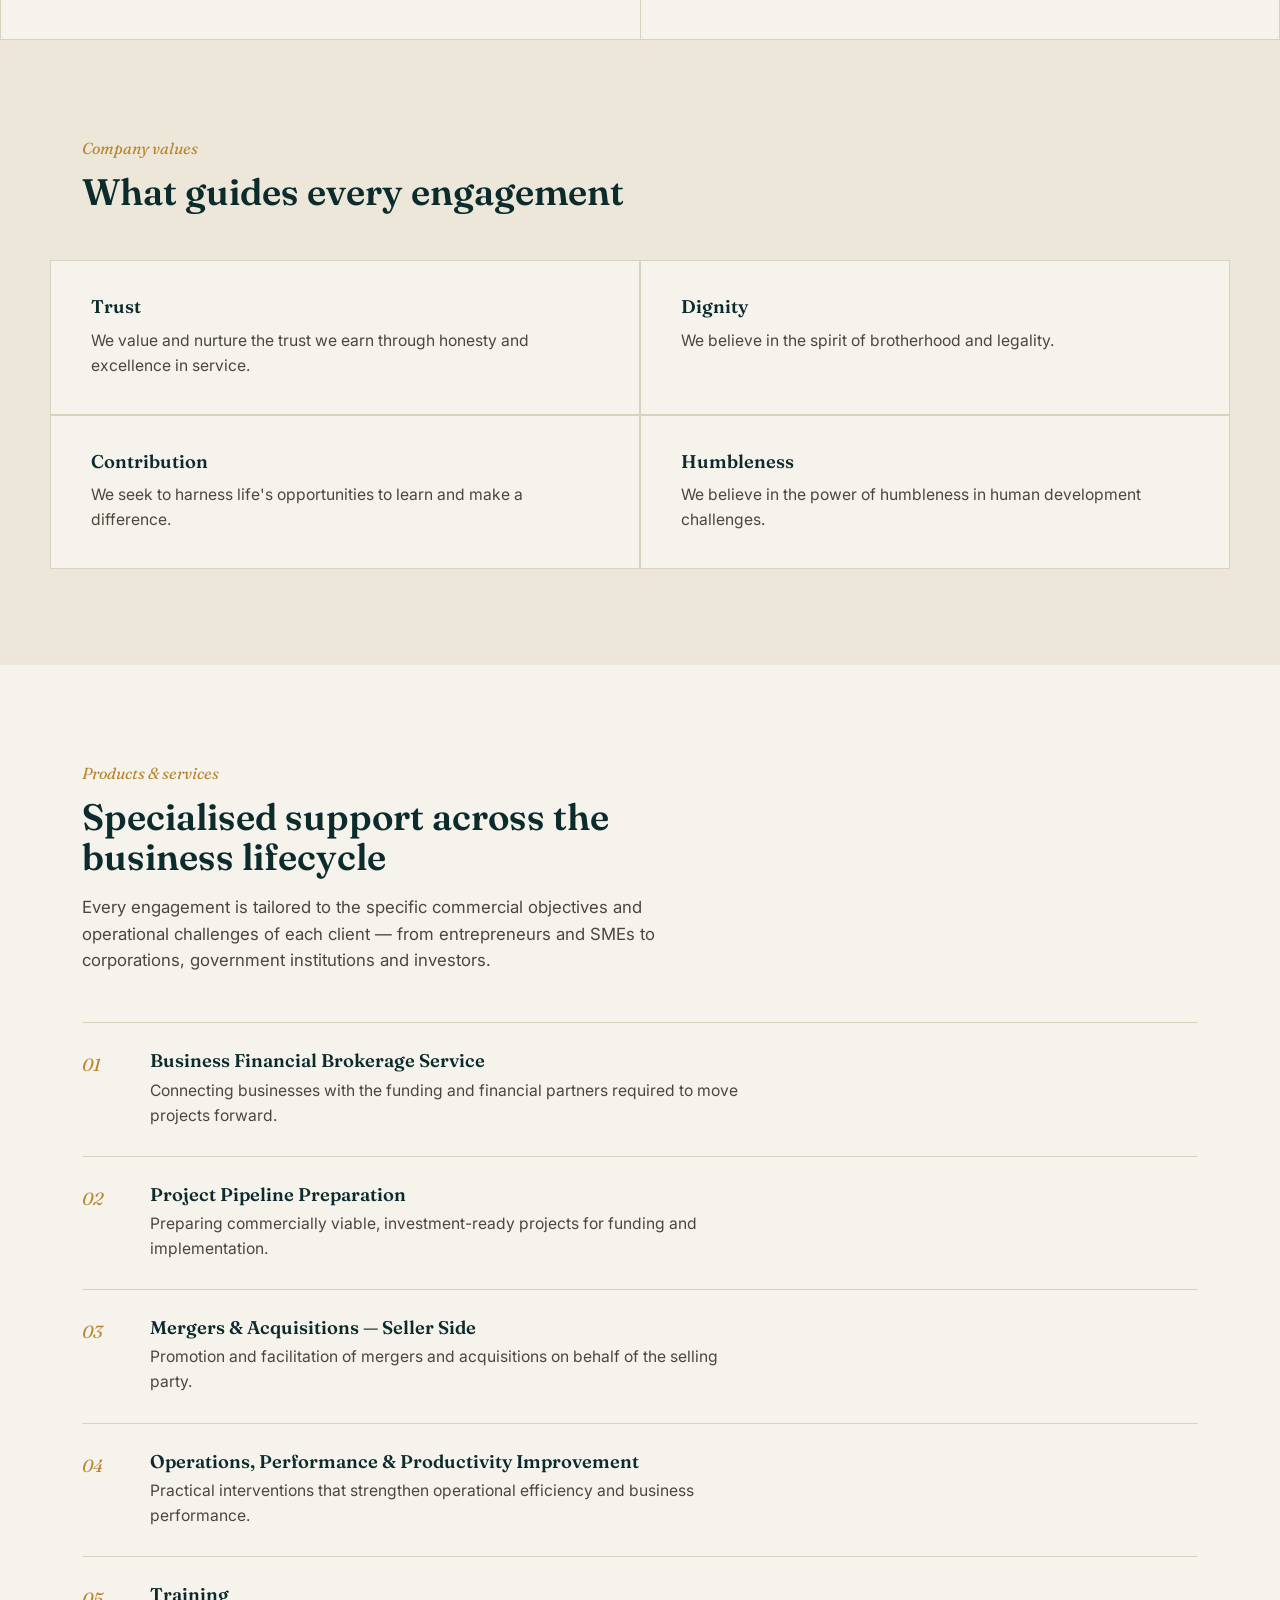
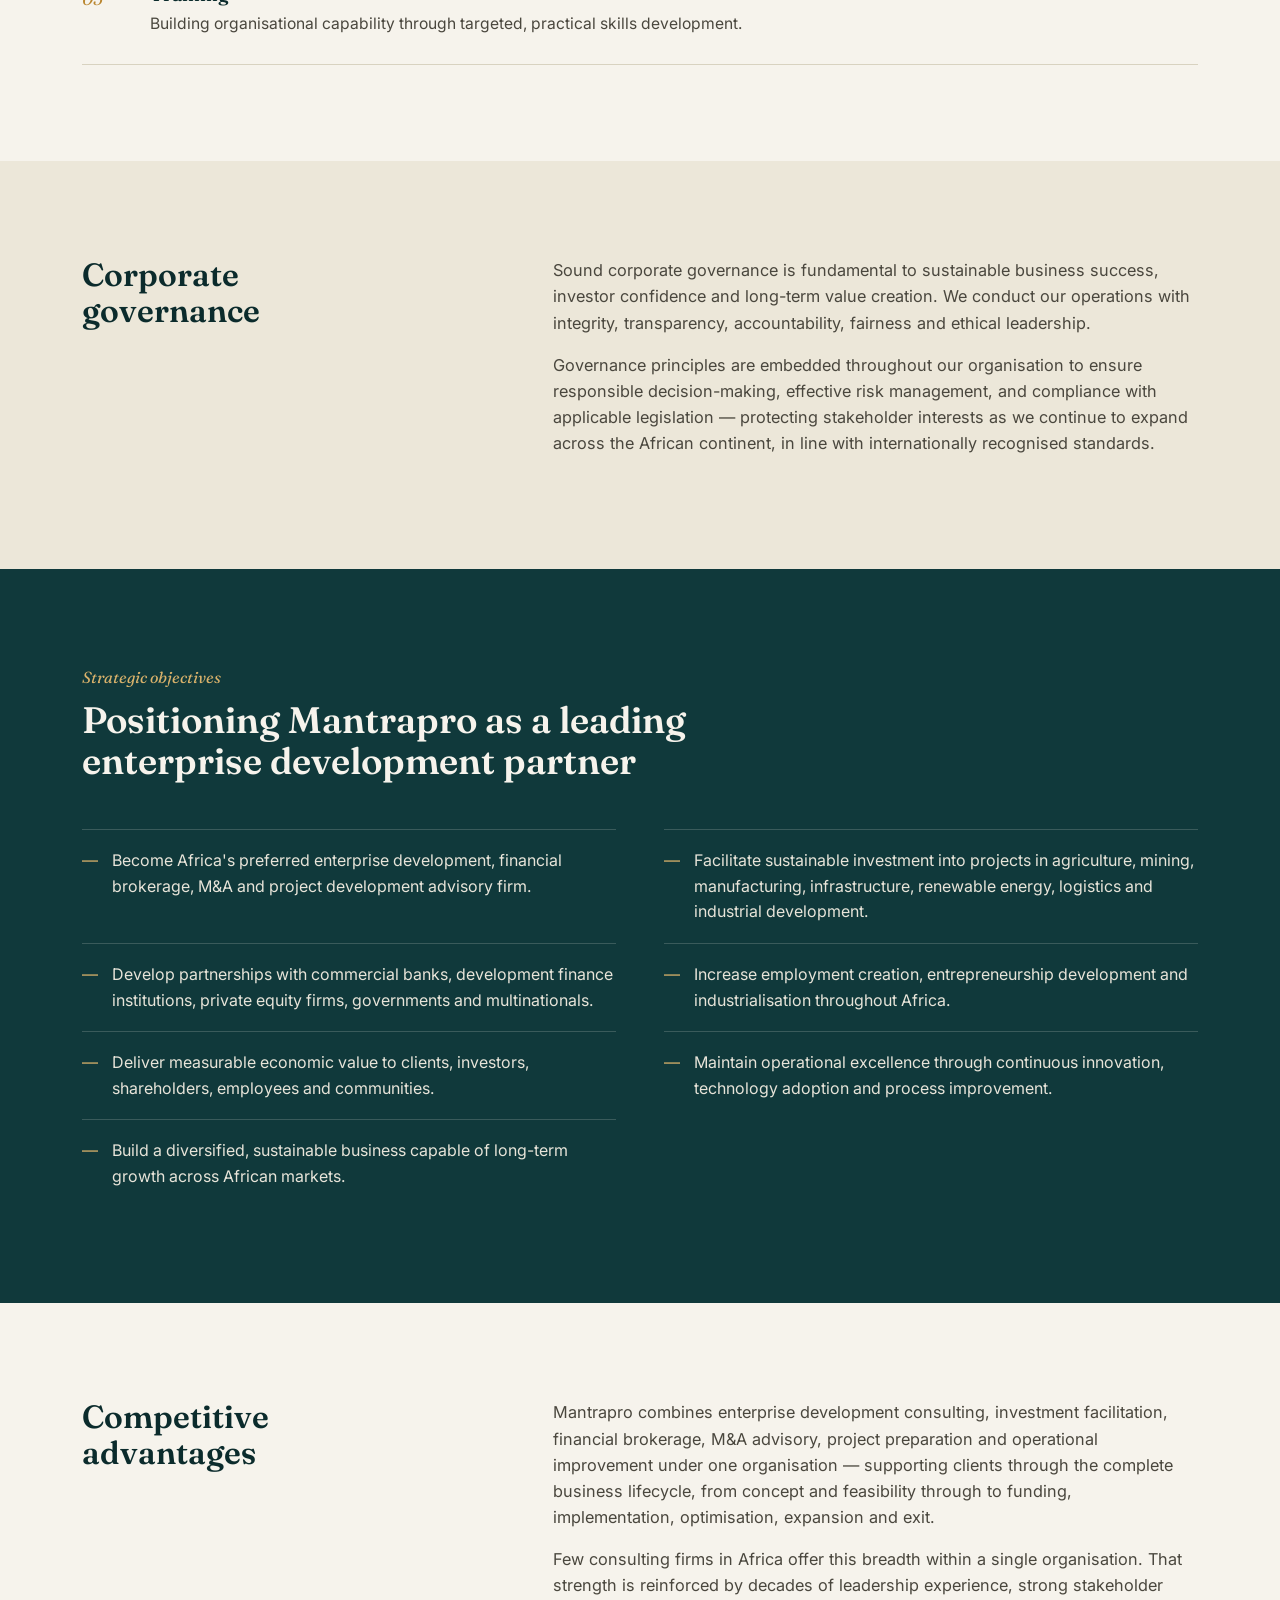
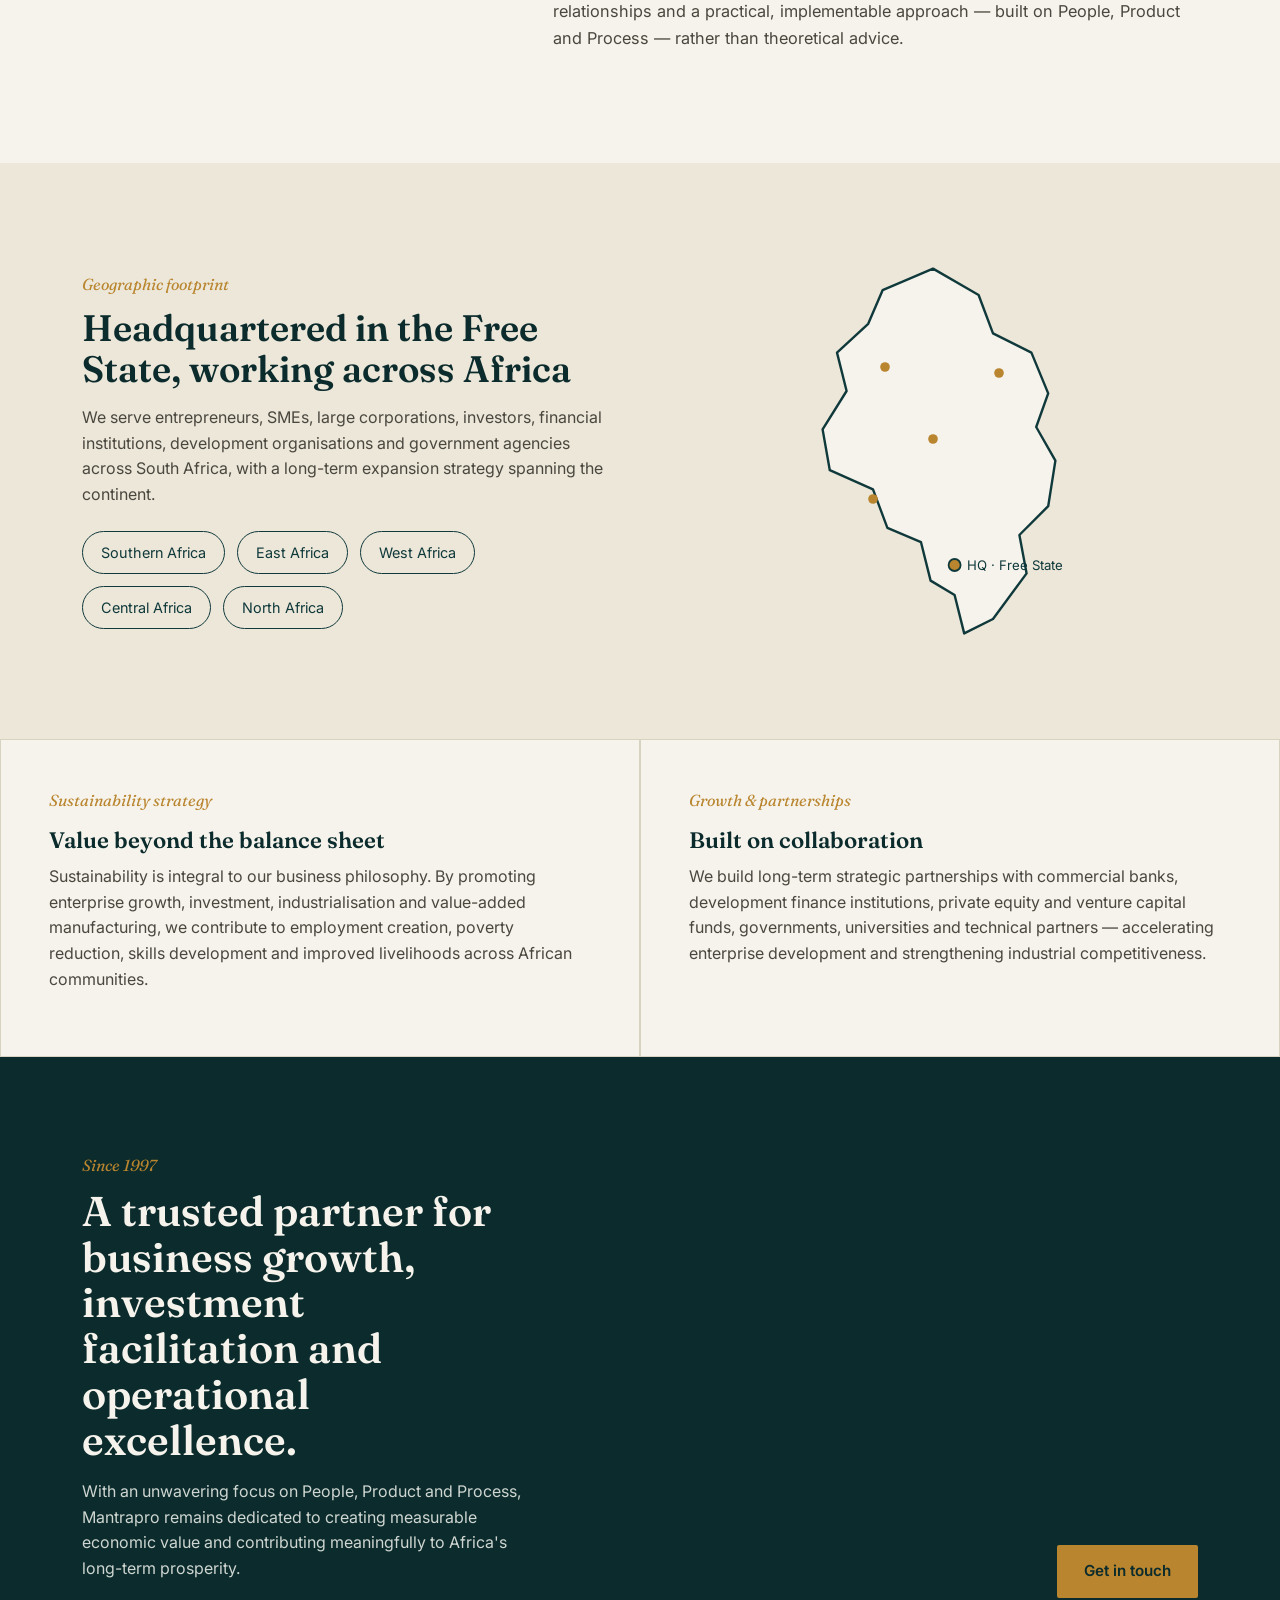
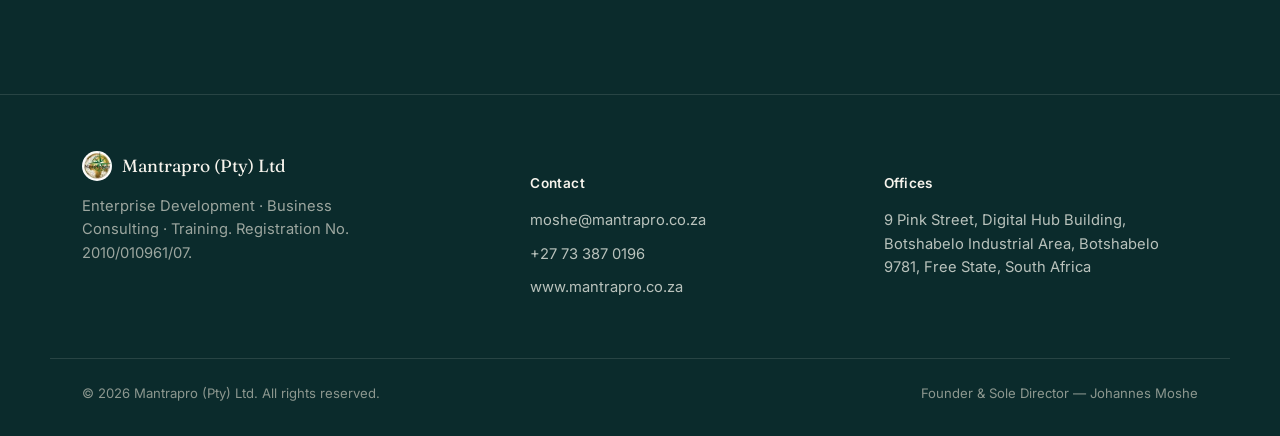
==== commit 398a9859: "Restore original Mantrapro website on main" ====
--- a/index.html
+++ b/index.html
@@ -248,26 +248,6 @@
     font-size:0.82rem; color:#8C978F;
   }
   @media (max-width:760px){.footer-grid{grid-template-columns:1fr; gap:28px;}}
-
-
-  /* ===== COMPANY INFORMATION ===== */
-  .company-info-grid{
-    display:grid; grid-template-columns:repeat(2,minmax(0,1fr));
-    border:1px solid var(--rule); background:var(--rule); gap:1px;
-  }
-  .info-item{background:var(--paper); padding:22px 24px;}
-  .info-item.full{grid-column:1 / -1;}
-  .info-label{display:block; color:var(--gold); font-size:.76rem; font-weight:700; letter-spacing:.06em; text-transform:uppercase; margin-bottom:7px;}
-  .info-value{color:var(--deep-2); font-size:.98rem; line-height:1.55;}
-  .info-value a{text-decoration:none; border-bottom:1px solid var(--rule);}
-  .info-value a:hover{border-color:var(--gold); color:var(--deep);}
-  @media (max-width:760px){.company-info-grid{grid-template-columns:1fr}.info-item.full{grid-column:auto}}
-
-  /* ===== OWNERSHIP ===== */
-  .ownership-card{border-left:3px solid var(--gold); padding:10px 0 10px 28px; max-width:820px;}
-  .ownership-card p{color:var(--ink-soft); font-size:1.02rem;}
-  .ownership-card p:last-child{margin-bottom:0;}
-
 </style>
 </head>
 <body>
@@ -282,7 +262,6 @@
       <span></span><span></span><span></span>
     </button>
     <ul id="navMenu">
-      <li><a href="#company-info">Company Info</a></li>
       <li><a href="#about">About</a></li>
       <li><a href="#services">Services</a></li>
       <li><a href="#values">Values</a></li>
@@ -300,7 +279,7 @@
       <div>
         <div class="eyebrow-line"><span class="dash"></span>Enterprise Development · Business Consulting · Training</div>
         <h1>Our contribution bridges the gap through service to humanity.</h1>
-        <p class="lede">Established in 1997, Mantrapro (Pty) Ltd supports entrepreneurs, private companies, investors, government institutions and development organisations across Africa with practical solutions that improve competitiveness, unlock investment opportunities and support long-term economic growth.</p>
+        <p class="lede">Since 1997, Mantrapro (Pty) Ltd has helped entrepreneurs, corporations, investors and governments across Africa turn ambition into investment-ready, commercially viable enterprises.</p>
         <div class="hero-cta">
           <a href="#contact" class="btn btn-primary">Start a conversation</a>
           <a href="#services" class="btn btn-ghost">What we do</a>
@@ -314,30 +293,6 @@
           <strong>1997</strong>
           <span>Founded in South Africa, working across the African continent</span>
         </div>
-      </div>
-    </div>
-  </section>
-
-
-  <!-- COMPANY INFORMATION -->
-  <section id="company-info" class="shade">
-    <div class="wrap">
-      <div class="section-head">
-        <div class="kicker">Company information</div>
-        <h2>Mantrapro (Pty) Ltd at a glance</h2>
-        <p>Core company details as set out in the official company profile.</p>
-      </div>
-      <div class="company-info-grid">
-        <div class="info-item"><span class="info-label">Company name</span><div class="info-value">Mantrapro (Pty) Ltd</div></div>
-        <div class="info-item"><span class="info-label">Registration no.</span><div class="info-value">2010/010961/07</div></div>
-        <div class="info-item"><span class="info-label">Business type</span><div class="info-value">Enterprise Development, Business Consulting and Training</div></div>
-        <div class="info-item"><span class="info-label">Year established</span><div class="info-value">1997</div></div>
-        <div class="info-item"><span class="info-label">Founder &amp; Sole Director</span><div class="info-value">Mr. Johannes Moshe</div></div>
-        <div class="info-item"><span class="info-label">Telephone</span><div class="info-value"><a href="tel:+27733870196">+27 73 387 0196</a></div></div>
-        <div class="info-item"><span class="info-label">Email</span><div class="info-value"><a href="mailto:moshe@mantrapro.co.za">moshe@mantrapro.co.za</a></div></div>
-        <div class="info-item"><span class="info-label">Website</span><div class="info-value"><a href="https://www.mantrapro.co.za" target="_blank" rel="noopener">www.mantrapro.co.za</a></div></div>
-        <div class="info-item full"><span class="info-label">Head office</span><div class="info-value">9 Pink Street, Digital Hub Building, Botshabelo Industrial Area, Botshabelo 9781, Free State, South Africa</div></div>
-        <div class="info-item full"><span class="info-label">Postal address</span><div class="info-value">1 Kampfraath Street, Thaba Nchu 9780, Free State, South Africa</div></div>
       </div>
     </div>
   </section>
@@ -348,9 +303,9 @@
       <div>
         <div class="kicker">Background</div>
         <h2 style="font-size:clamp(1.6rem,3vw,2.3rem); margin-bottom:20px;">A South African consultancy built for African markets</h2>
-        <p>Mantrapro (Pty) Ltd is a South African enterprise development and training business consulting company established in 1997. We support sustainable economic development by assisting entrepreneurs, private companies, investors, government institutions and development organisations throughout the African continent.</p>
+        <p>Mantrapro (Pty) Ltd is a South African enterprise development and business consulting company established in 1997. We support sustainable economic development by assisting entrepreneurs, private companies, investors, government institutions and development organisations throughout the African continent.</p>
         <p>Through our consulting expertise, we strengthen governance, improve operational efficiency, prepare investment-ready projects and facilitate strategic partnerships that generate measurable business value — built on international standards, and responsive to the realities of African markets.</p>
-        
+        <p>Founded and led by Mr. Johannes Moshe, who holds 100% of the issued shares and serves as Sole Director, Mantrapro operates under clear strategic leadership and consistent, accountable decision-making.</p>
       </div>
       <div>
         <div class="kicker">Our framework</div>
@@ -372,22 +327,6 @@
     </div>
   </section>
 
-
-  <!-- OWNERSHIP -->
-  <section id="ownership" class="tight">
-    <div class="wrap">
-      <div class="section-head">
-        <div class="kicker">Ownership</div>
-        <h2>Founder-led, privately owned and accountable</h2>
-      </div>
-      <div class="ownership-card">
-        <p>Mantrapro (Pty) Ltd is a privately owned South African company founded by Mr. Johannes Moshe in 1997. The company operates under a single-shareholder ownership structure, with Mr. Johannes Moshe holding 100% of the issued shares and serving as the Sole Director.</p>
-        <p>This structure supports clear strategic leadership, efficient decision-making and consistent implementation of the company's long-term objectives. Mr. Moshe remains actively involved in strategic planning, client engagement, investment facilitation and business expansion initiatives.</p>
-        <p>The ownership model reflects Mantrapro's commitment to accountability, corporate governance and long-term business sustainability while supporting its vision of inclusive economic development throughout Africa.</p>
-      </div>
-    </div>
-  </section>
-
   <!-- VISION / MISSION -->
   <div class="vm-grid">
     <div class="vm-card">
@@ -436,7 +375,7 @@
       <div class="section-head">
         <div class="kicker">Products &amp; services</div>
         <h2>Specialised support across the business lifecycle</h2>
-        <p>Mantrapro provides specialised enterprise development and business consulting services designed to improve the competitiveness and sustainability of businesses across diverse sectors. Every engagement is tailored to the client’s commercial objectives and operational challenges.</p>
+        <p>Every engagement is tailored to the specific commercial objectives and operational challenges of each client — from entrepreneurs and SMEs to corporations, government institutions and investors.</p>
       </div>
       <div class="services-list">
         <div class="service-row">
@@ -449,7 +388,7 @@
         </div>
         <div class="service-row">
           <div class="idx">03</div>
-          <div><h4>Mergers &amp; Acquisition Promotion and Facilitation (Seller Side)</h4><p>Promotion and facilitation of mergers and acquisitions on behalf of the selling party.</p></div>
+          <div><h4>Mergers &amp; Acquisitions — Seller Side</h4><p>Promotion and facilitation of mergers and acquisitions on behalf of the selling party.</p></div>
         </div>
         <div class="service-row">
           <div class="idx">04</div>
@@ -544,7 +483,7 @@
     <div class="split-card">
       <div class="kicker">Growth &amp; partnerships</div>
       <h3 style="font-size:1.4rem; margin-bottom:12px;">Built on collaboration</h3>
-      <p>We build long-term strategic partnerships with commercial banks, development finance institutions, private equity firms, venture capital funds, sovereign wealth funds, institutional investors, export credit agencies and international development organisations. We also pursue alliances with government institutions, municipalities, universities, research organisations, industry associations, multinational corporations and technical partners.</p>
+      <p>We build long-term strategic partnerships with commercial banks, development finance institutions, private equity and venture capital funds, governments, universities and technical partners — accelerating enterprise development and strengthening industrial competitiveness.</p>
     </div>
   </div>
 
@@ -554,7 +493,7 @@
       <div>
         <div class="kicker">Since 1997</div>
         <h2>A trusted partner for business growth, investment facilitation and operational excellence.</h2>
-        <p>With an unwavering focus on People, Product and Process, Mantrapro remains dedicated to creating measurable economic value, building resilient enterprises, promoting responsible investment and contributing meaningfully to Africa's long-term prosperity.</p>
+        <p>With an unwavering focus on People, Product and Process, Mantrapro remains dedicated to creating measurable economic value and contributing meaningfully to Africa's long-term prosperity.</p>
       </div>
       <a href="#contact" class="btn btn-primary" style="background:var(--gold); color:var(--deep-2);">Get in touch</a>
     </div>
@@ -577,14 +516,13 @@
       <ul>
         <li><a href="mailto:moshe@mantrapro.co.za">moshe@mantrapro.co.za</a></li>
         <li><a href="tel:+27733870196">+27 73 387 0196</a></li>
-        <li><a href="https://www.mantrapro.co.za" target="_blank" rel="noopener">www.mantrapro.co.za</a></li>
+        <li><a href="http://www.mantrapro.co.za" target="_blank" rel="noopener">www.mantrapro.co.za</a></li>
       </ul>
     </div>
     <div>
-      <h5>Addresses</h5>
+      <h5>Offices</h5>
       <ul>
-        <li><strong style="color:var(--paper);font-weight:600;">Head office:</strong><br>9 Pink Street, Digital Hub Building, Botshabelo Industrial Area, Botshabelo 9781, Free State, South Africa</li>
-        <li><strong style="color:var(--paper);font-weight:600;">Postal:</strong><br>1 Kampfraath Street, Thaba Nchu 9780, Free State, South Africa</li>
+        <li>9 Pink Street, Digital Hub Building, Botshabelo Industrial Area, Botshabelo 9781, Free State, South Africa</li>
       </ul>
     </div>
   </div>
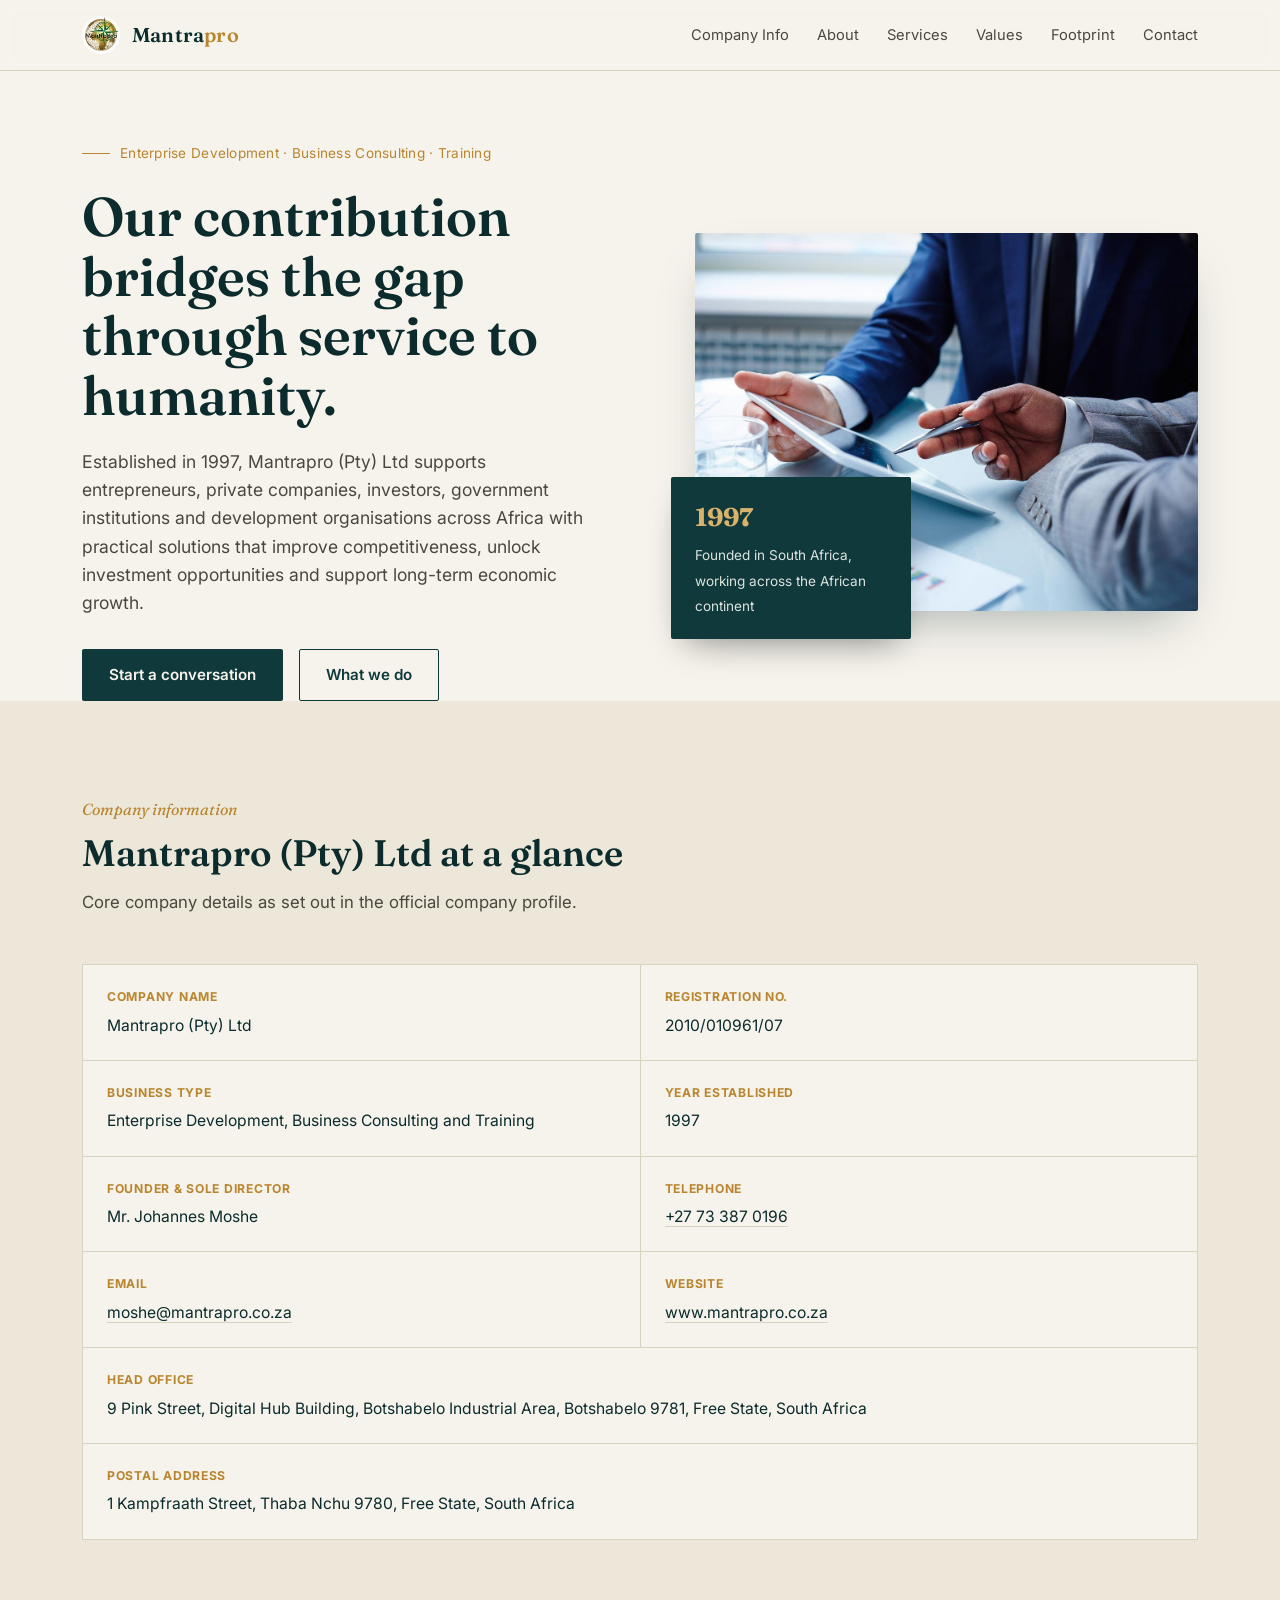
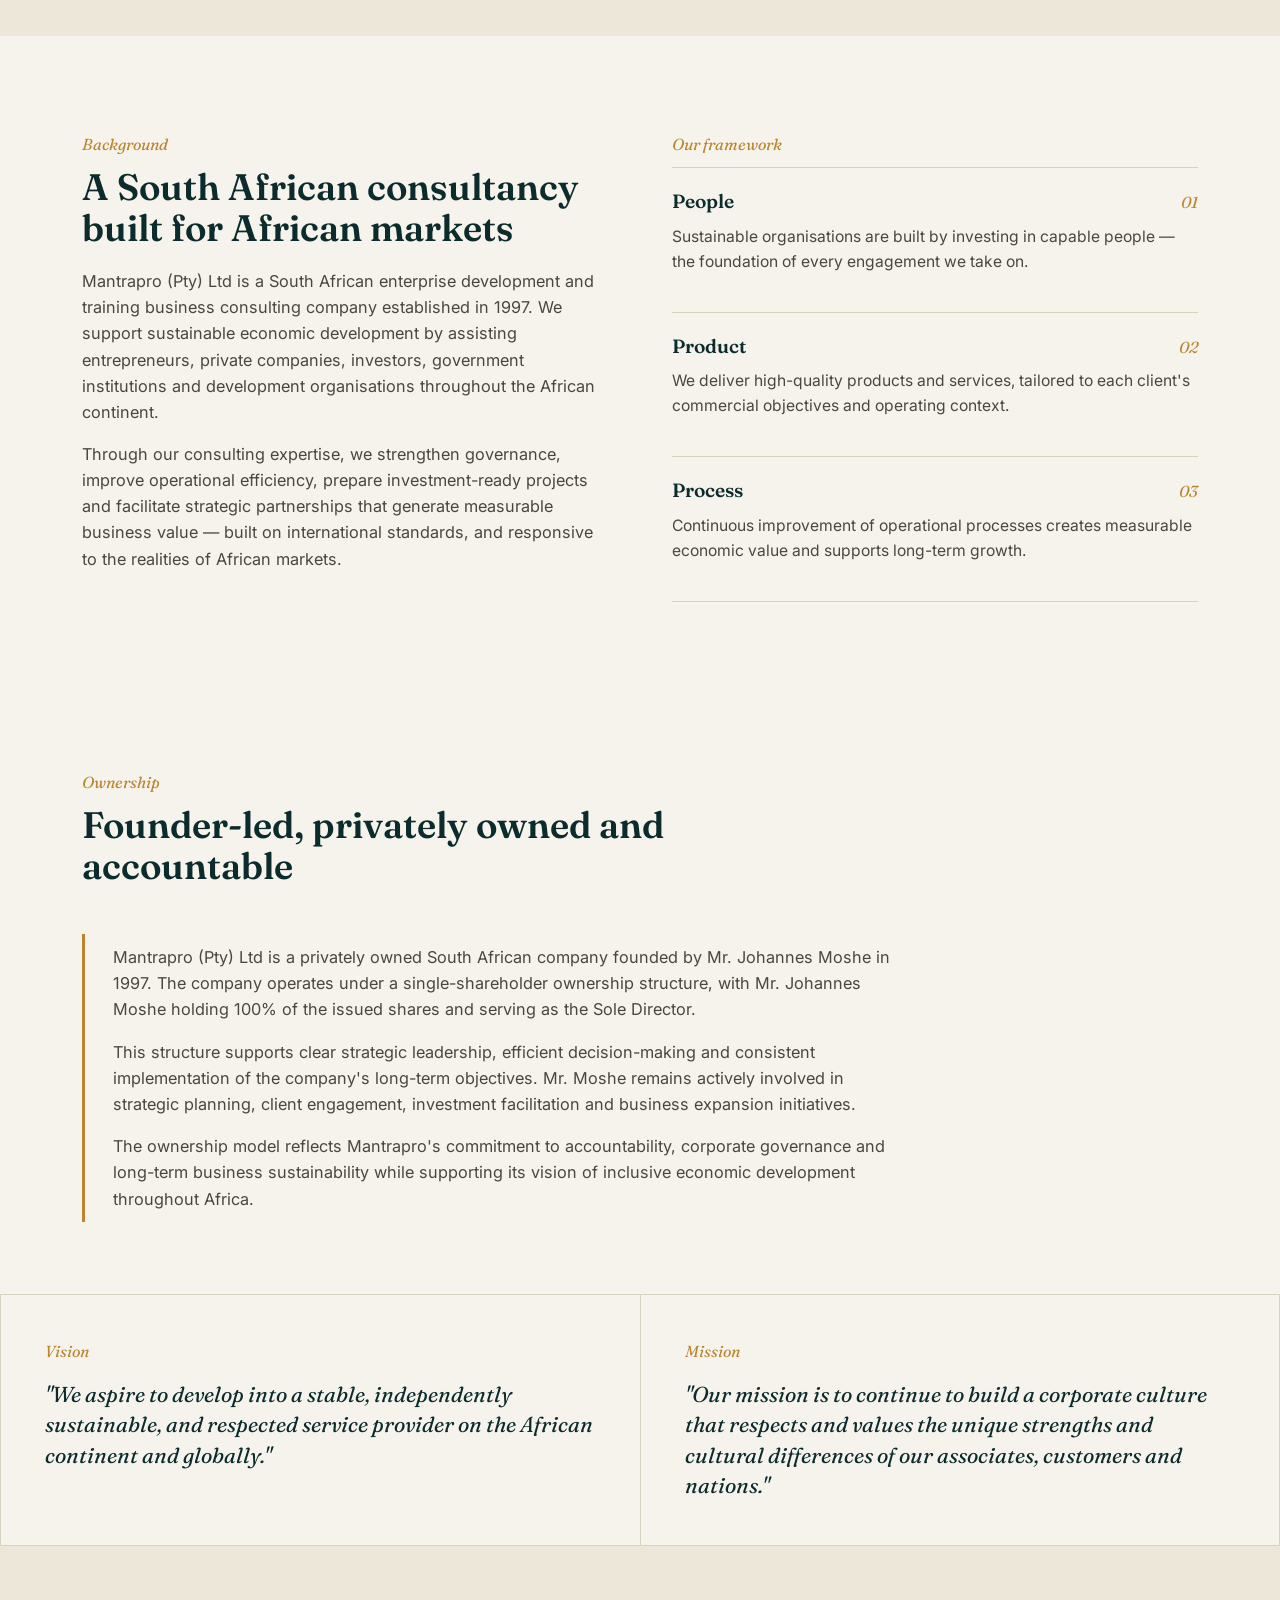
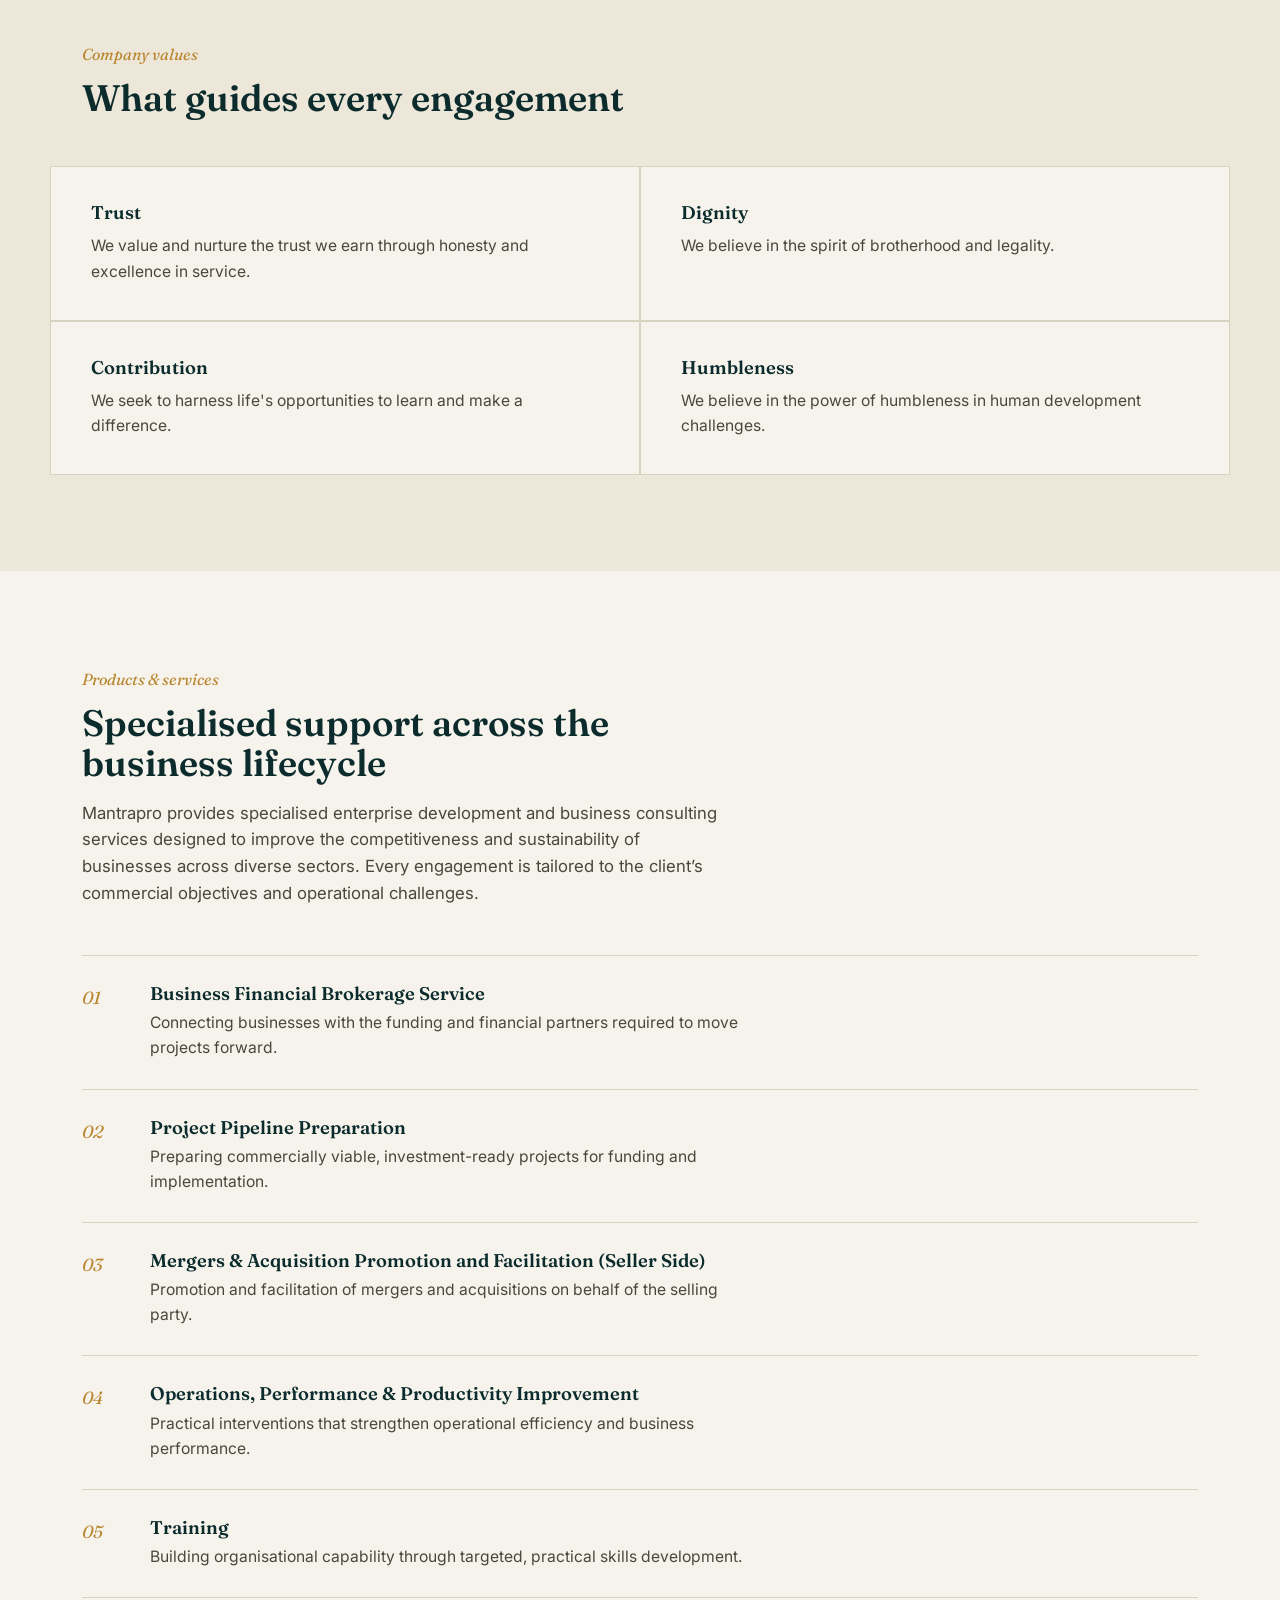
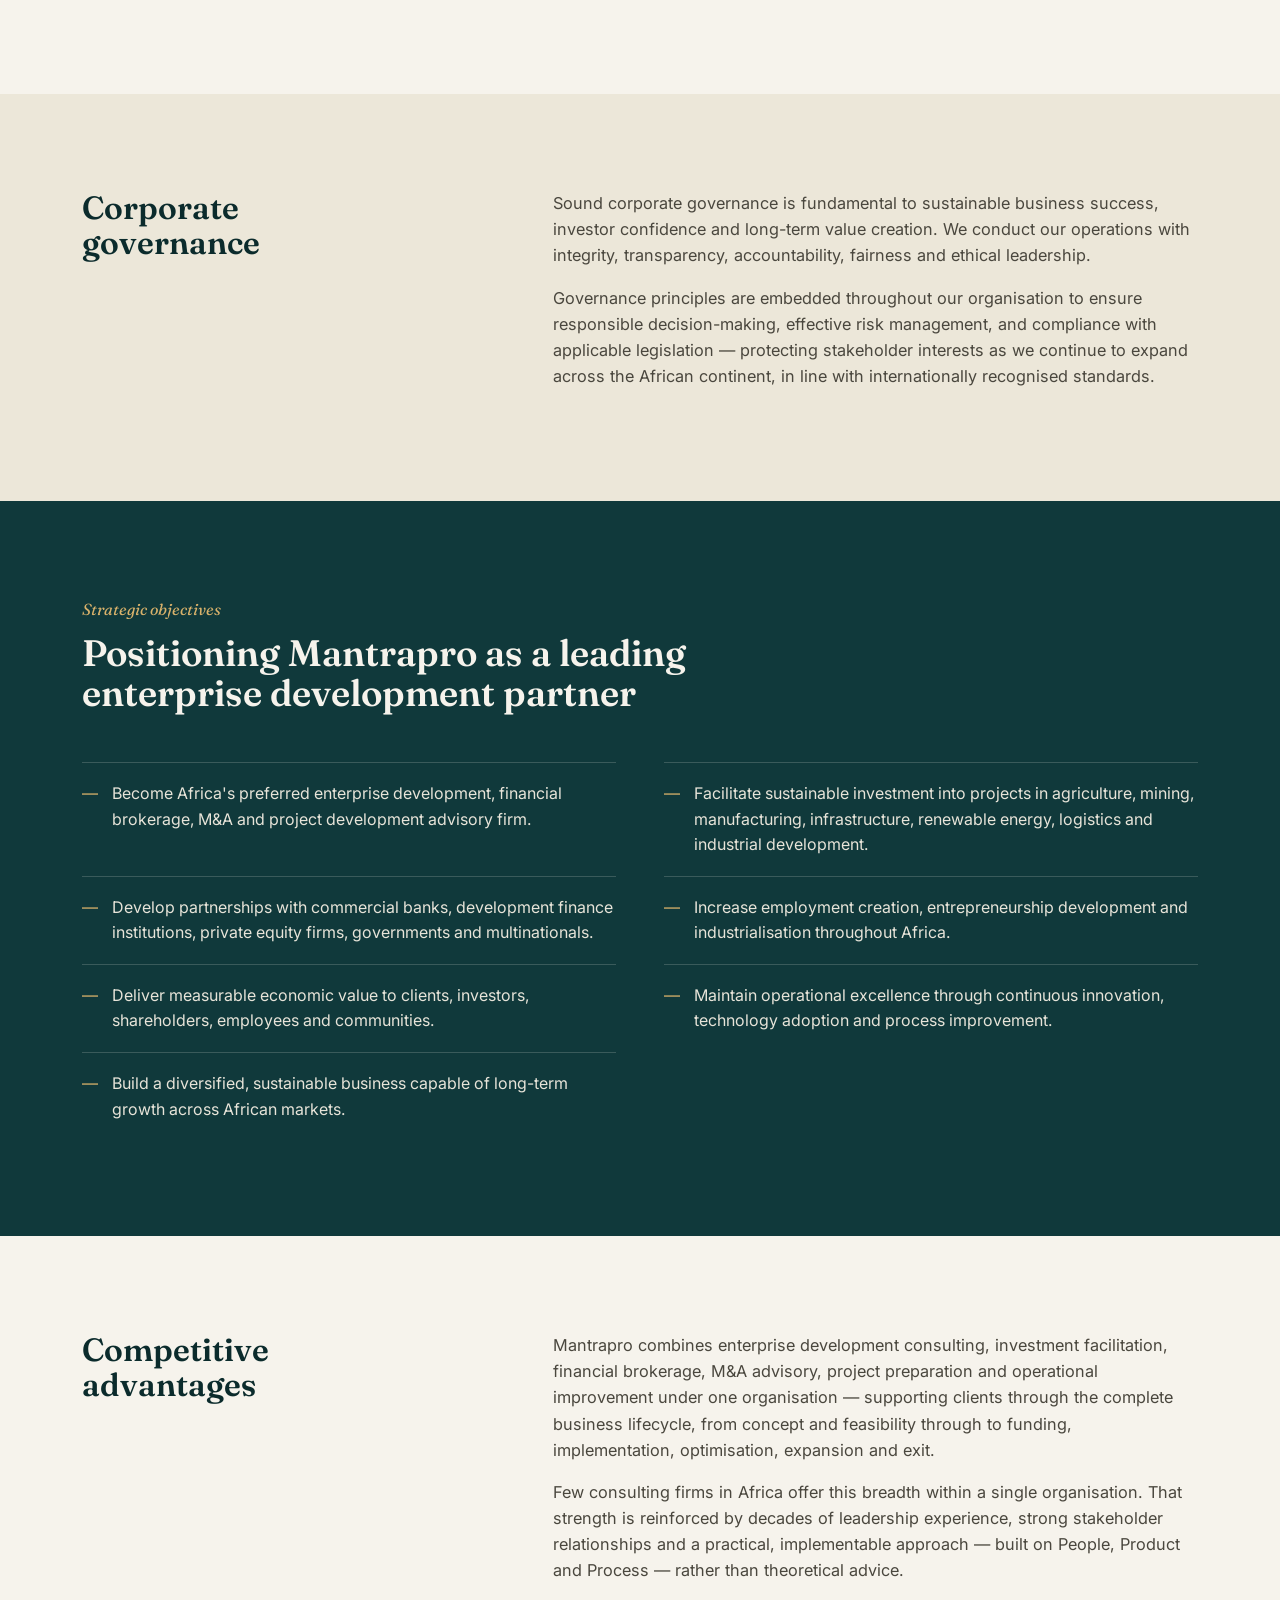
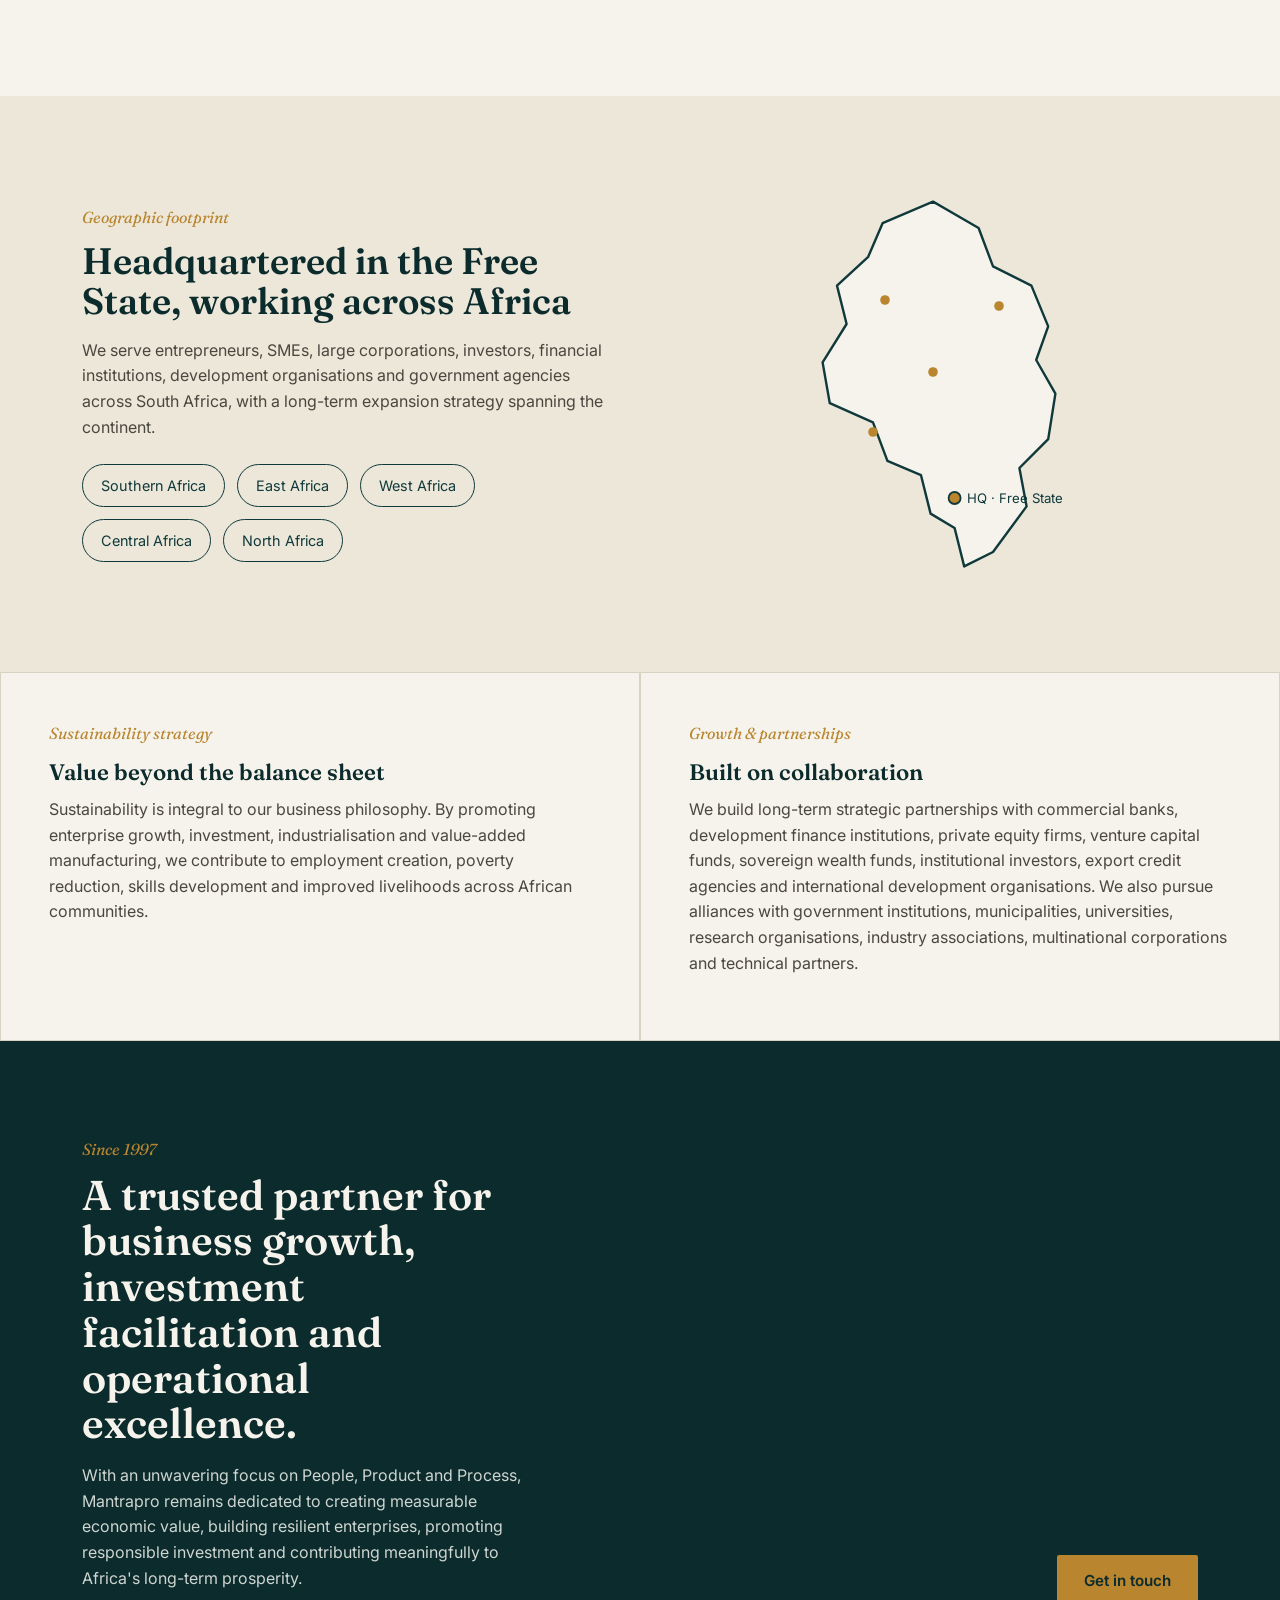
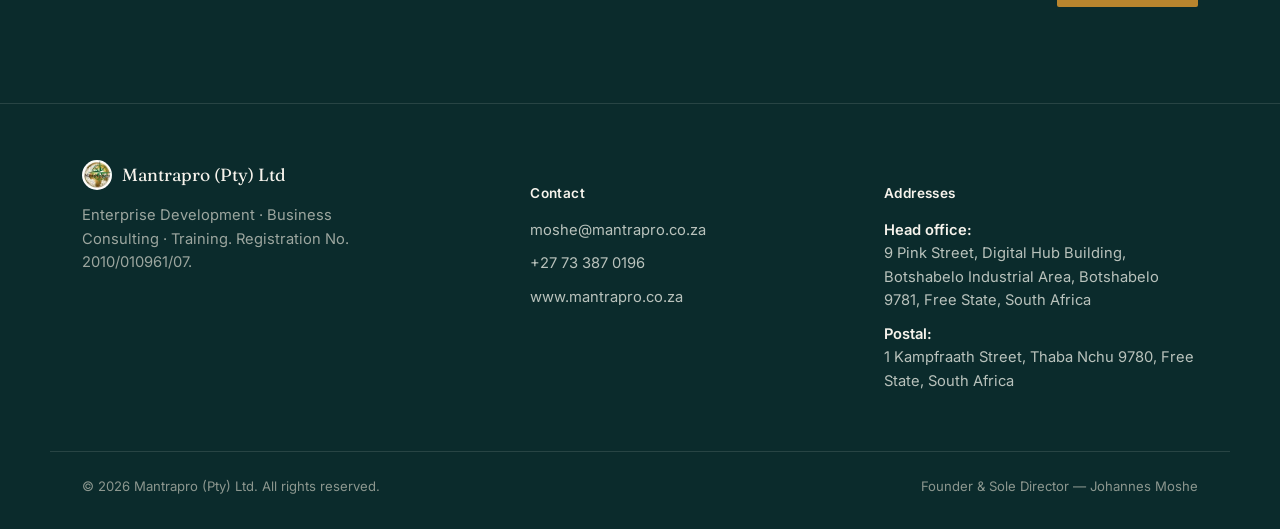
==== commit 65174c6e: "Update website from latest Mantrapro company profile" ====
--- a/index.html
+++ b/index.html
@@ -248,6 +248,26 @@
     font-size:0.82rem; color:#8C978F;
   }
   @media (max-width:760px){.footer-grid{grid-template-columns:1fr; gap:28px;}}
+
+
+  /* ===== COMPANY INFORMATION ===== */
+  .company-info-grid{
+    display:grid; grid-template-columns:repeat(2,minmax(0,1fr));
+    border:1px solid var(--rule); background:var(--rule); gap:1px;
+  }
+  .info-item{background:var(--paper); padding:22px 24px;}
+  .info-item.full{grid-column:1 / -1;}
+  .info-label{display:block; color:var(--gold); font-size:.76rem; font-weight:700; letter-spacing:.06em; text-transform:uppercase; margin-bottom:7px;}
+  .info-value{color:var(--deep-2); font-size:.98rem; line-height:1.55;}
+  .info-value a{text-decoration:none; border-bottom:1px solid var(--rule);}
+  .info-value a:hover{border-color:var(--gold); color:var(--deep);}
+  @media (max-width:760px){.company-info-grid{grid-template-columns:1fr}.info-item.full{grid-column:auto}}
+
+  /* ===== OWNERSHIP ===== */
+  .ownership-card{border-left:3px solid var(--gold); padding:10px 0 10px 28px; max-width:820px;}
+  .ownership-card p{color:var(--ink-soft); font-size:1.02rem;}
+  .ownership-card p:last-child{margin-bottom:0;}
+
 </style>
 </head>
 <body>
@@ -262,6 +282,7 @@
       <span></span><span></span><span></span>
     </button>
     <ul id="navMenu">
+      <li><a href="#company-info">Company Info</a></li>
       <li><a href="#about">About</a></li>
       <li><a href="#services">Services</a></li>
       <li><a href="#values">Values</a></li>
@@ -279,7 +300,7 @@
       <div>
         <div class="eyebrow-line"><span class="dash"></span>Enterprise Development · Business Consulting · Training</div>
         <h1>Our contribution bridges the gap through service to humanity.</h1>
-        <p class="lede">Since 1997, Mantrapro (Pty) Ltd has helped entrepreneurs, corporations, investors and governments across Africa turn ambition into investment-ready, commercially viable enterprises.</p>
+        <p class="lede">Established in 1997, Mantrapro (Pty) Ltd supports entrepreneurs, private companies, investors, government institutions and development organisations across Africa with practical solutions that improve competitiveness, unlock investment opportunities and support long-term economic growth.</p>
         <div class="hero-cta">
           <a href="#contact" class="btn btn-primary">Start a conversation</a>
           <a href="#services" class="btn btn-ghost">What we do</a>
@@ -293,6 +314,30 @@
           <strong>1997</strong>
           <span>Founded in South Africa, working across the African continent</span>
         </div>
+      </div>
+    </div>
+  </section>
+
+
+  <!-- COMPANY INFORMATION -->
+  <section id="company-info" class="shade">
+    <div class="wrap">
+      <div class="section-head">
+        <div class="kicker">Company information</div>
+        <h2>Mantrapro (Pty) Ltd at a glance</h2>
+        <p>Core company details as set out in the official company profile.</p>
+      </div>
+      <div class="company-info-grid">
+        <div class="info-item"><span class="info-label">Company name</span><div class="info-value">Mantrapro (Pty) Ltd</div></div>
+        <div class="info-item"><span class="info-label">Registration no.</span><div class="info-value">2010/010961/07</div></div>
+        <div class="info-item"><span class="info-label">Business type</span><div class="info-value">Enterprise Development, Business Consulting and Training</div></div>
+        <div class="info-item"><span class="info-label">Year established</span><div class="info-value">1997</div></div>
+        <div class="info-item"><span class="info-label">Founder &amp; Sole Director</span><div class="info-value">Mr. Johannes Moshe</div></div>
+        <div class="info-item"><span class="info-label">Telephone</span><div class="info-value"><a href="tel:+27733870196">+27 73 387 0196</a></div></div>
+        <div class="info-item"><span class="info-label">Email</span><div class="info-value"><a href="mailto:moshe@mantrapro.co.za">moshe@mantrapro.co.za</a></div></div>
+        <div class="info-item"><span class="info-label">Website</span><div class="info-value"><a href="https://www.mantrapro.co.za" target="_blank" rel="noopener">www.mantrapro.co.za</a></div></div>
+        <div class="info-item full"><span class="info-label">Head office</span><div class="info-value">9 Pink Street, Digital Hub Building, Botshabelo Industrial Area, Botshabelo 9781, Free State, South Africa</div></div>
+        <div class="info-item full"><span class="info-label">Postal address</span><div class="info-value">1 Kampfraath Street, Thaba Nchu 9780, Free State, South Africa</div></div>
       </div>
     </div>
   </section>
@@ -303,9 +348,9 @@
       <div>
         <div class="kicker">Background</div>
         <h2 style="font-size:clamp(1.6rem,3vw,2.3rem); margin-bottom:20px;">A South African consultancy built for African markets</h2>
-        <p>Mantrapro (Pty) Ltd is a South African enterprise development and business consulting company established in 1997. We support sustainable economic development by assisting entrepreneurs, private companies, investors, government institutions and development organisations throughout the African continent.</p>
+        <p>Mantrapro (Pty) Ltd is a South African enterprise development and training business consulting company established in 1997. We support sustainable economic development by assisting entrepreneurs, private companies, investors, government institutions and development organisations throughout the African continent.</p>
         <p>Through our consulting expertise, we strengthen governance, improve operational efficiency, prepare investment-ready projects and facilitate strategic partnerships that generate measurable business value — built on international standards, and responsive to the realities of African markets.</p>
-        <p>Founded and led by Mr. Johannes Moshe, who holds 100% of the issued shares and serves as Sole Director, Mantrapro operates under clear strategic leadership and consistent, accountable decision-making.</p>
+        
       </div>
       <div>
         <div class="kicker">Our framework</div>
@@ -327,6 +372,22 @@
     </div>
   </section>
 
+
+  <!-- OWNERSHIP -->
+  <section id="ownership" class="tight">
+    <div class="wrap">
+      <div class="section-head">
+        <div class="kicker">Ownership</div>
+        <h2>Founder-led, privately owned and accountable</h2>
+      </div>
+      <div class="ownership-card">
+        <p>Mantrapro (Pty) Ltd is a privately owned South African company founded by Mr. Johannes Moshe in 1997. The company operates under a single-shareholder ownership structure, with Mr. Johannes Moshe holding 100% of the issued shares and serving as the Sole Director.</p>
+        <p>This structure supports clear strategic leadership, efficient decision-making and consistent implementation of the company's long-term objectives. Mr. Moshe remains actively involved in strategic planning, client engagement, investment facilitation and business expansion initiatives.</p>
+        <p>The ownership model reflects Mantrapro's commitment to accountability, corporate governance and long-term business sustainability while supporting its vision of inclusive economic development throughout Africa.</p>
+      </div>
+    </div>
+  </section>
+
   <!-- VISION / MISSION -->
   <div class="vm-grid">
     <div class="vm-card">
@@ -375,7 +436,7 @@
       <div class="section-head">
         <div class="kicker">Products &amp; services</div>
         <h2>Specialised support across the business lifecycle</h2>
-        <p>Every engagement is tailored to the specific commercial objectives and operational challenges of each client — from entrepreneurs and SMEs to corporations, government institutions and investors.</p>
+        <p>Mantrapro provides specialised enterprise development and business consulting services designed to improve the competitiveness and sustainability of businesses across diverse sectors. Every engagement is tailored to the client’s commercial objectives and operational challenges.</p>
       </div>
       <div class="services-list">
         <div class="service-row">
@@ -388,7 +449,7 @@
         </div>
         <div class="service-row">
           <div class="idx">03</div>
-          <div><h4>Mergers &amp; Acquisitions — Seller Side</h4><p>Promotion and facilitation of mergers and acquisitions on behalf of the selling party.</p></div>
+          <div><h4>Mergers &amp; Acquisition Promotion and Facilitation (Seller Side)</h4><p>Promotion and facilitation of mergers and acquisitions on behalf of the selling party.</p></div>
         </div>
         <div class="service-row">
           <div class="idx">04</div>
@@ -483,7 +544,7 @@
     <div class="split-card">
       <div class="kicker">Growth &amp; partnerships</div>
       <h3 style="font-size:1.4rem; margin-bottom:12px;">Built on collaboration</h3>
-      <p>We build long-term strategic partnerships with commercial banks, development finance institutions, private equity and venture capital funds, governments, universities and technical partners — accelerating enterprise development and strengthening industrial competitiveness.</p>
+      <p>We build long-term strategic partnerships with commercial banks, development finance institutions, private equity firms, venture capital funds, sovereign wealth funds, institutional investors, export credit agencies and international development organisations. We also pursue alliances with government institutions, municipalities, universities, research organisations, industry associations, multinational corporations and technical partners.</p>
     </div>
   </div>
 
@@ -493,7 +554,7 @@
       <div>
         <div class="kicker">Since 1997</div>
         <h2>A trusted partner for business growth, investment facilitation and operational excellence.</h2>
-        <p>With an unwavering focus on People, Product and Process, Mantrapro remains dedicated to creating measurable economic value and contributing meaningfully to Africa's long-term prosperity.</p>
+        <p>With an unwavering focus on People, Product and Process, Mantrapro remains dedicated to creating measurable economic value, building resilient enterprises, promoting responsible investment and contributing meaningfully to Africa's long-term prosperity.</p>
       </div>
       <a href="#contact" class="btn btn-primary" style="background:var(--gold); color:var(--deep-2);">Get in touch</a>
     </div>
@@ -516,13 +577,14 @@
       <ul>
         <li><a href="mailto:moshe@mantrapro.co.za">moshe@mantrapro.co.za</a></li>
         <li><a href="tel:+27733870196">+27 73 387 0196</a></li>
-        <li><a href="http://www.mantrapro.co.za" target="_blank" rel="noopener">www.mantrapro.co.za</a></li>
+        <li><a href="https://www.mantrapro.co.za" target="_blank" rel="noopener">www.mantrapro.co.za</a></li>
       </ul>
     </div>
     <div>
-      <h5>Offices</h5>
+      <h5>Addresses</h5>
       <ul>
-        <li>9 Pink Street, Digital Hub Building, Botshabelo Industrial Area, Botshabelo 9781, Free State, South Africa</li>
+        <li><strong style="color:var(--paper);font-weight:600;">Head office:</strong><br>9 Pink Street, Digital Hub Building, Botshabelo Industrial Area, Botshabelo 9781, Free State, South Africa</li>
+        <li><strong style="color:var(--paper);font-weight:600;">Postal:</strong><br>1 Kampfraath Street, Thaba Nchu 9780, Free State, South Africa</li>
       </ul>
     </div>
   </div>
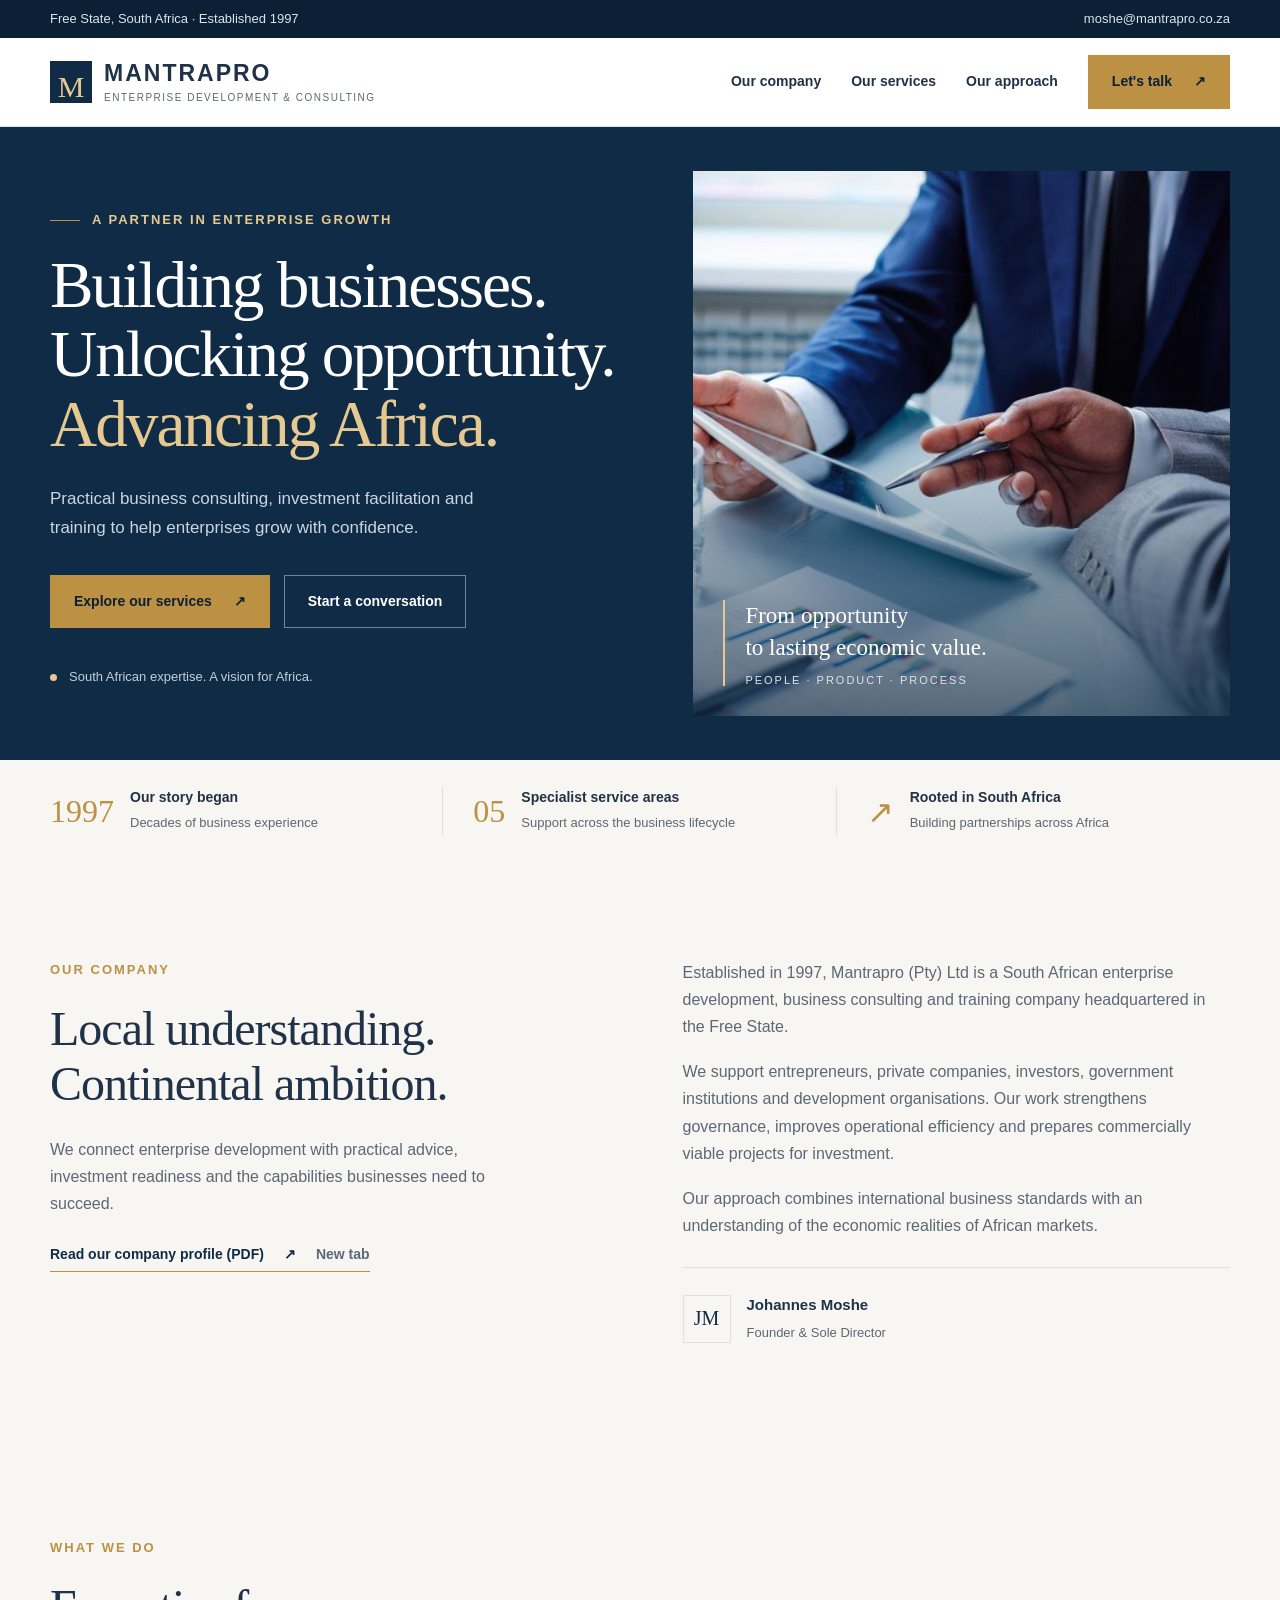
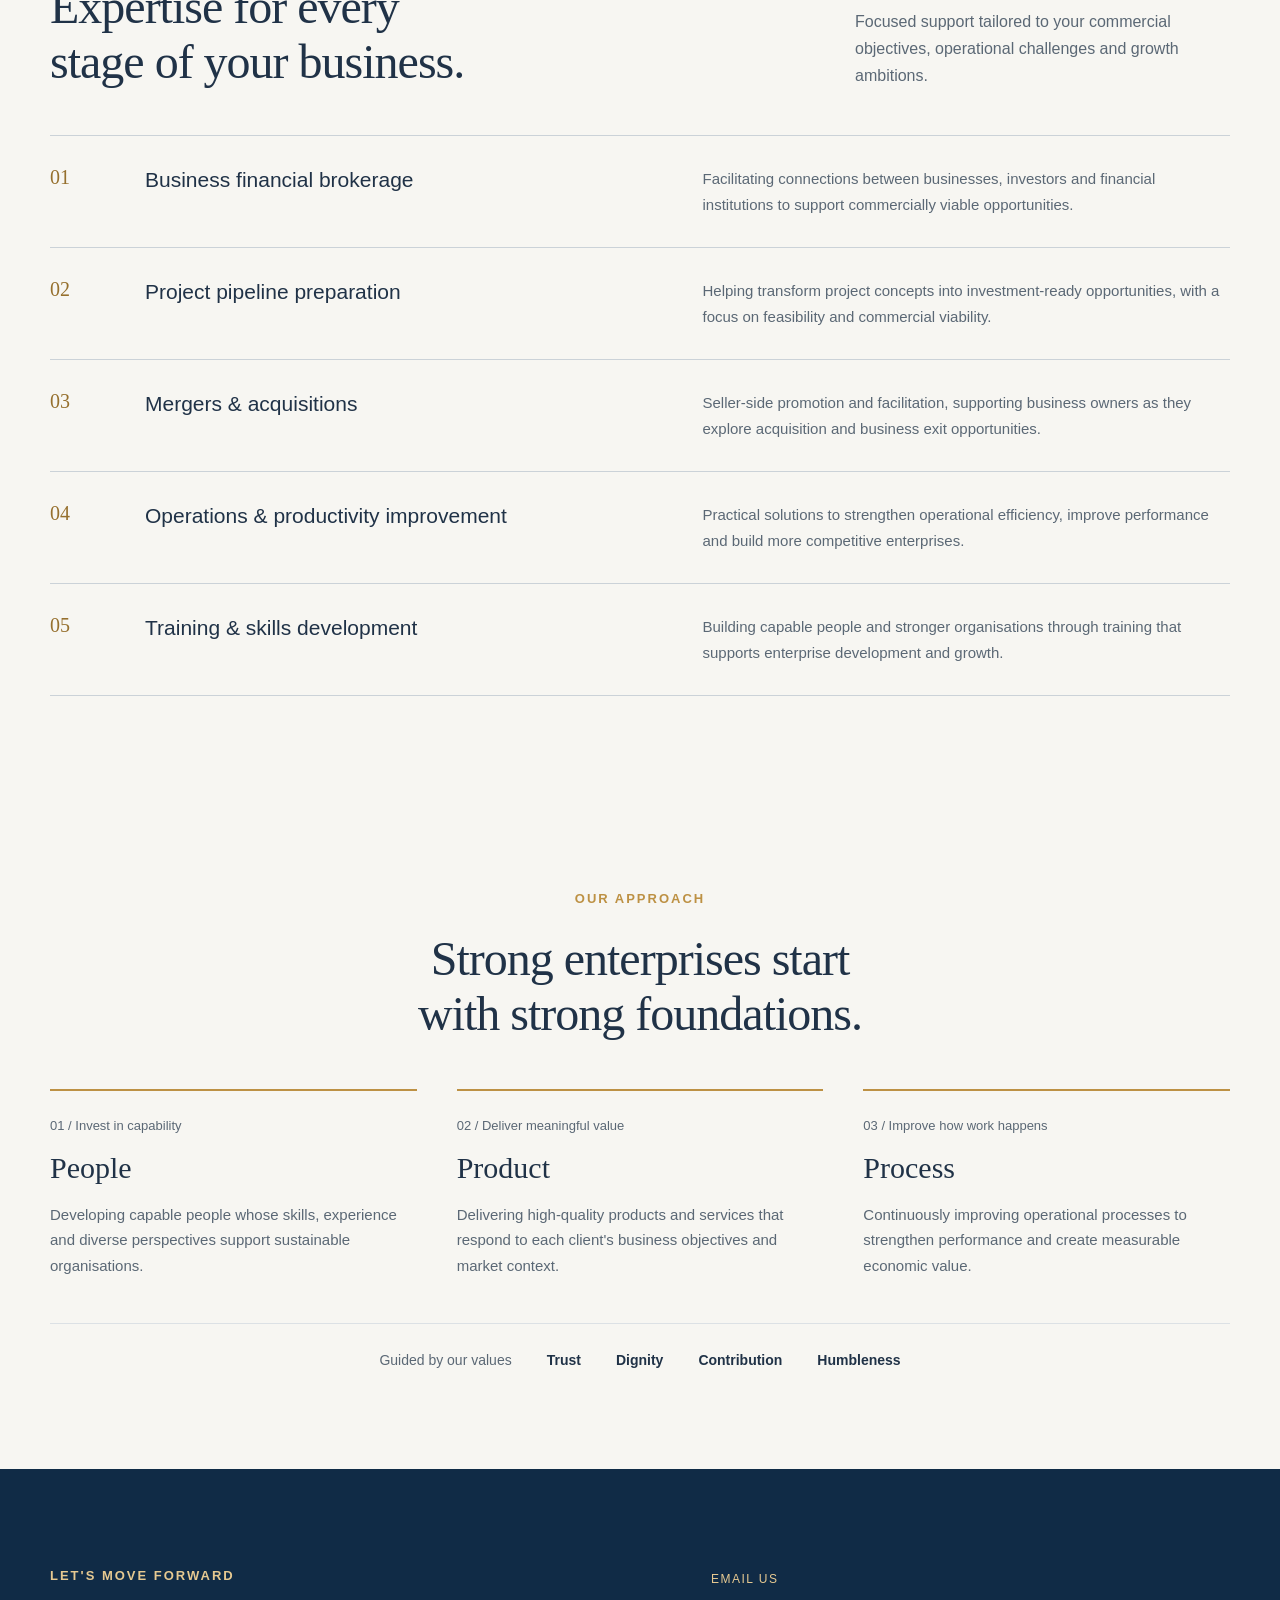
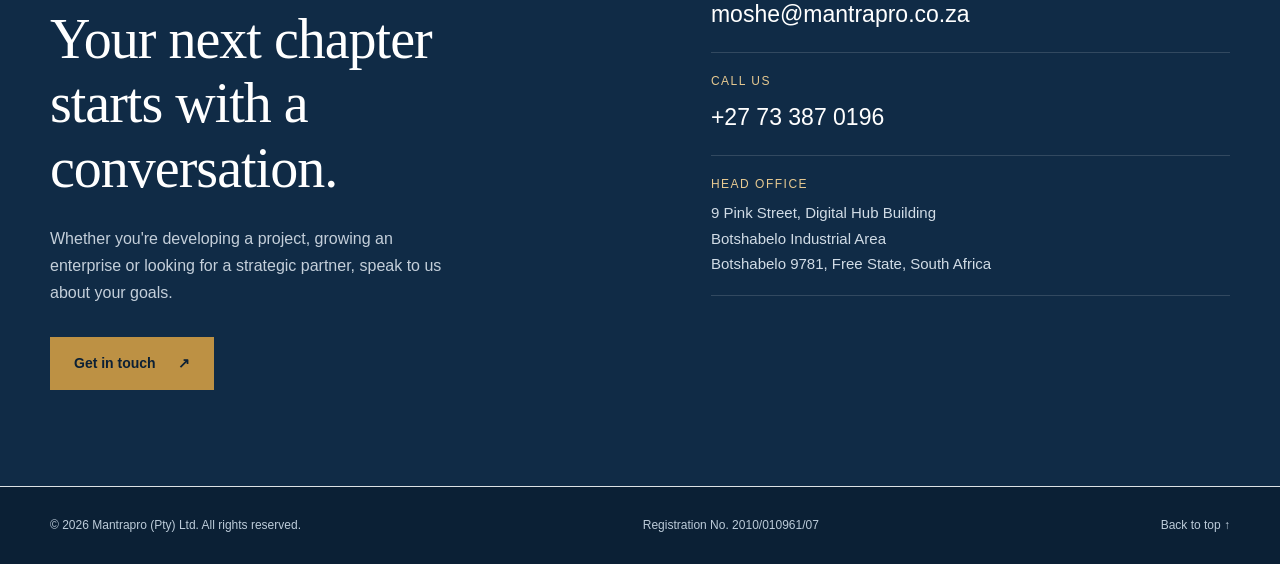
==== commit ad6e79eb: "Add JavaScript for responsive navigation and year display; create base CSS styles for layout and des" ====
--- a/index.html
+++ b/index.html
@@ -1,611 +1,192 @@
-<!DOCTYPE html>
+﻿<!DOCTYPE html>
 <html lang="en">
+
 <head>
-<meta charset="UTF-8">
-<meta name="viewport" content="width=device-width, initial-scale=1.0">
-<title>Mantrapro (Pty) Ltd — Enterprise Development, Business Consulting &amp; Training</title>
-<link rel="preconnect" href="https://fonts.googleapis.com">
-<link rel="preconnect" href="https://fonts.gstatic.com" crossorigin>
-<link href="https://fonts.googleapis.com/css2?family=Fraunces:opsz,wght@9..144,400;9..144,500;9..144,600;9..144,700&family=Inter:wght@400;500;600;700&display=swap" rel="stylesheet">
-<style>
-  :root{
-    --paper:#F6F3EC;
-    --paper-shade:#ECE7D9;
-    --ink:#1C1B17;
-    --ink-soft:#4A473E;
-    --deep:#10393B;
-    --deep-2:#0B2B2C;
-    --gold:#B9852E;
-    --gold-soft:#D9B26B;
-    --rule:#D8D2C0;
-    --max:1180px;
-  }
-  *{box-sizing:border-box;}
-  html{scroll-behavior:smooth;}
-  body{
-    margin:0;
-    background:var(--paper);
-    color:var(--ink);
-    font-family:'Inter',sans-serif;
-    font-size:16px;
-    line-height:1.6;
-    -webkit-font-smoothing:antialiased;
-  }
-  h1,h2,h3,h4{
-    font-family:'Fraunces',serif;
-    font-weight:600;
-    line-height:1.1;
-    margin:0;
-    color:var(--deep-2);
-  }
-  p{margin:0 0 1em 0;}
-  a{color:inherit;}
-  .wrap{max-width:var(--max);margin:0 auto;padding:0 32px;}
-  img{max-width:100%;display:block;}
+  <meta charset="UTF-8">
+  <meta name="viewport" content="width=device-width, initial-scale=1">
+  <meta name="description"
+    content="Mantrapro provides enterprise development, investment facilitation, business consulting and training from the Free State, South Africa.">
+  <meta name="theme-color" content="#102b46">
+  <title>Mantrapro | Enterprise Development &amp; Business Consulting</title>
+  <link rel="icon" type="image/svg+xml"
+    href="data:image/svg+xml,%3Csvg xmlns='http://www.w3.org/2000/svg' viewBox='0 0 40 40'%3E%3Crect width='40' height='40' rx='6' fill='%23102b46'/%3E%3Cpath d='M8 29V11l12 12 12-12v18' fill='none' stroke='%23c69c50' stroke-width='4'/%3E%3C/svg%3E">
+  <link rel="stylesheet" href="styles.css">
+</head>
 
-  /* focus visibility */
-  a:focus-visible, button:focus-visible{outline:2px solid var(--gold);outline-offset:3px;}
-
-  @media (prefers-reduced-motion: reduce){
-    *{animation:none !important; transition:none !important;}
-  }
-
-  /* ===== HEADER ===== */
-  header{
-    position:sticky; top:0; z-index:50;
-    background:rgba(246,243,236,0.92);
-    backdrop-filter:blur(6px);
-    border-bottom:1px solid var(--rule);
-  }
-  .nav{
-    display:flex; align-items:center; justify-content:space-between;
-    padding:16px 32px; max-width:var(--max); margin:0 auto;
-  }
-  .brand{display:flex; align-items:center; gap:12px; text-decoration:none;}
-  .brand img{width:38px; height:38px; border-radius:50%;}
-  .brand-text{font-family:'Fraunces',serif; font-weight:600; font-size:1.25rem; color:var(--deep-2); letter-spacing:0.01em;}
-  .brand-text span{color:var(--gold);}
-  .nav ul{list-style:none; display:flex; gap:28px; margin:0; padding:0;}
-  .nav ul li a{
-    font-size:0.92rem; text-decoration:none; color:var(--ink-soft);
-    padding-bottom:4px; border-bottom:1px solid transparent;
-    transition:border-color .2s, color .2s;
-  }
-  .nav ul li a:hover{color:var(--deep); border-color:var(--gold);}
-  .nav-toggle{display:none; background:none; border:none; cursor:pointer; padding:6px;}
-  .nav-toggle span{display:block; width:24px; height:2px; background:var(--deep-2); margin:5px 0;}
-
-  @media (max-width:860px){
-    .nav ul{
-      position:absolute; top:100%; left:0; right:0;
-      background:var(--paper); flex-direction:column; gap:0;
-      border-bottom:1px solid var(--rule);
-      max-height:0; overflow:hidden; transition:max-height .3s ease;
-    }
-    .nav ul.open{max-height:600px;}
-    .nav ul li{border-top:1px solid var(--rule);}
-    .nav ul li a{display:block; padding:14px 32px;}
-    .nav-toggle{display:block;}
-  }
-
-  /* ===== HERO ===== */
-  .hero{
-    padding:72px 0 0;
-    overflow:hidden;
-  }
-  .hero-grid{
-    display:grid; grid-template-columns:1.05fr 0.95fr; gap:56px; align-items:center;
-  }
-  .eyebrow-line{
-    display:flex; align-items:center; gap:10px; margin-bottom:22px;
-    color:var(--gold); font-size:0.85rem; letter-spacing:0.02em;
-  }
-  .eyebrow-line .dash{width:28px; height:1px; background:var(--gold);}
-  .hero h1{
-    font-size:clamp(2.1rem, 4.4vw, 3.4rem);
-    color:var(--deep-2);
-    max-width:14ch;
-  }
-  .hero .lede{
-    margin-top:22px; font-size:1.1rem; color:var(--ink-soft); max-width:46ch;
-  }
-  .hero-cta{display:flex; gap:16px; margin-top:32px; flex-wrap:wrap;}
-  .btn{
-    display:inline-block; padding:13px 26px; font-size:0.95rem; font-weight:600;
-    text-decoration:none; border-radius:2px; transition:transform .15s, background .2s;
-    border:1px solid transparent;
-  }
-  .btn-primary{background:var(--deep); color:var(--paper);}
-  .btn-primary:hover{background:var(--deep-2);}
-  .btn-ghost{border-color:var(--deep); color:var(--deep);}
-  .btn-ghost:hover{background:var(--deep); color:var(--paper);}
-
-  .hero-media{position:relative;}
-  .hero-media .frame{
-    position:relative; border-radius:2px; overflow:hidden;
-    box-shadow:0 24px 48px -20px rgba(11,43,44,0.35);
-  }
-  .hero-media img{width:100%; height:100%; object-fit:cover; aspect-ratio:4/3;}
-  .hero-tag{
-    position:absolute; left:-24px; bottom:-28px;
-    background:var(--deep); color:var(--paper);
-    padding:20px 24px; max-width:240px; border-radius:2px;
-    box-shadow:0 16px 32px -14px rgba(0,0,0,0.4);
-  }
-  .hero-tag strong{display:block; font-family:'Fraunces',serif; font-size:1.6rem; color:var(--gold-soft); margin-bottom:4px;}
-  .hero-tag span{font-size:0.85rem; color:#DCE3DF;}
-
-  @media (max-width:860px){
-    .hero-grid{grid-template-columns:1fr; gap:40px;}
-    .hero-tag{left:16px; bottom:-24px;}
-  }
-
-  /* ===== SECTION SHELL ===== */
-  section{padding:96px 0;}
-  section.tight{padding:72px 0;}
-  .section-head{max-width:640px; margin-bottom:48px;}
-  .kicker{color:var(--gold); font-family:'Fraunces',serif; font-style:italic; font-size:1rem; margin-bottom:10px;}
-  .section-head h2{font-size:clamp(1.6rem, 3vw, 2.3rem);}
-  .section-head p{margin-top:16px; color:var(--ink-soft); font-size:1.05rem;}
-  .band{background:var(--deep); color:var(--paper);}
-  .band h2, .band h3{color:var(--paper);}
-  .band .kicker{color:var(--gold-soft);}
-  .shade{background:var(--paper-shade);}
-
-  hr.rule{border:none; border-top:1px solid var(--rule); margin:0;}
-
-  /* ===== ABOUT / PILLARS ===== */
-  .about-grid{display:grid; grid-template-columns:1fr 1fr; gap:64px; align-items:start;}
-  .about-grid p{color:var(--ink-soft); font-size:1.02rem;}
-  .pillars{display:flex; flex-direction:column; gap:0;}
-  .pillar{padding:22px 0; border-top:1px solid var(--rule);}
-  .pillar:last-child{border-bottom:1px solid var(--rule);}
-  .pillar-top{display:flex; align-items:baseline; justify-content:space-between; gap:16px;}
-  .pillar-top h4{font-size:1.2rem; color:var(--deep-2);}
-  .pillar-top .mark{font-family:'Fraunces',serif; font-style:italic; color:var(--gold); font-size:1rem;}
-  .pillar p{margin-top:8px; color:var(--ink-soft); font-size:0.98rem;}
-
-  @media (max-width:860px){.about-grid{grid-template-columns:1fr; gap:36px;}}
-
-  /* ===== VISION / MISSION ===== */
-  .vm-grid{display:grid; grid-template-columns:1fr 1fr; gap:1px; background:var(--rule); border:1px solid var(--rule);}
-  .vm-card{background:var(--paper); padding:44px;}
-  .vm-card .kicker{margin-bottom:16px;}
-  .vm-card p{font-family:'Fraunces',serif; font-size:1.35rem; font-weight:400; font-style:italic; color:var(--deep-2); line-height:1.4; margin:0;}
-  @media (max-width:760px){.vm-grid{grid-template-columns:1fr;}}
-
-  /* ===== VALUES ===== */
-  .values-grid{display:grid; grid-template-columns:1fr 1fr; gap:2px; background:var(--rule); border:1px solid var(--rule);}
-  .value-card{background:var(--paper); padding:36px 40px;}
-  .value-card h4{font-size:1.15rem; margin-bottom:10px;}
-  .value-card p{color:var(--ink-soft); margin:0; font-size:0.98rem;}
-  @media (max-width:760px){.values-grid{grid-template-columns:1fr;}}
-
-  /* ===== SERVICES ===== */
-  .services-list{border-top:1px solid var(--rule);}
-  .service-row{
-    display:grid; grid-template-columns:44px 1fr; gap:24px;
-    padding:28px 0; border-bottom:1px solid var(--rule);
-  }
-  .service-row .idx{font-family:'Fraunces',serif; font-style:italic; color:var(--gold); font-size:1.1rem;}
-  .service-row h4{font-size:1.15rem; margin-bottom:6px; color:var(--deep-2);}
-  .service-row p{color:var(--ink-soft); margin:0; font-size:0.98rem; max-width:60ch;}
-
-  /* ===== GOVERNANCE / ADVANTAGE two-col text ===== */
-  .text-cols{display:grid; grid-template-columns:0.9fr 1.4fr; gap:56px;}
-  .text-cols h2{font-size:clamp(1.5rem,2.6vw,2rem); max-width:12ch;}
-  .text-cols .body p{color:var(--ink-soft); font-size:1.02rem;}
-  @media (max-width:860px){.text-cols{grid-template-columns:1fr; gap:24px;}}
-
-  /* ===== OBJECTIVES ===== */
-  .obj-list{list-style:none; margin:0; padding:0; display:grid; grid-template-columns:1fr 1fr; gap:0 48px;}
-  .obj-list li{
-    padding:18px 0; border-top:1px solid rgba(246,243,236,0.18);
-    display:flex; gap:14px; align-items:flex-start;
-    font-size:1rem; color:#E7E4D9;
-  }
-  .obj-list li:before{content:"—"; color:var(--gold-soft); flex-shrink:0;}
-  @media (max-width:760px){.obj-list{grid-template-columns:1fr;}}
-
-  /* ===== FOOTPRINT ===== */
-  .footprint-grid{display:grid; grid-template-columns:1fr 1fr; gap:56px; align-items:center;}
-  .regions{display:flex; flex-wrap:wrap; gap:12px; margin-top:24px;}
-  .region-chip{
-    border:1px solid var(--deep); color:var(--deep); padding:9px 18px;
-    font-size:0.9rem; border-radius:999px;
-  }
-  .map-wrap{display:flex; justify-content:center;}
-  .map-wrap svg{width:100%; max-width:360px; height:auto;}
-  @media (max-width:860px){.footprint-grid{grid-template-columns:1fr;}}
-
-  /* ===== SUSTAINABILITY / GROWTH split ===== */
-  .split{display:grid; grid-template-columns:1fr 1fr; gap:2px; background:var(--rule); border:1px solid var(--rule);}
-  .split-card{background:var(--paper); padding:48px;}
-  .split-card .kicker{margin-bottom:14px;}
-  .split-card p{color:var(--ink-soft);}
-  @media (max-width:860px){.split{grid-template-columns:1fr;}}
-
-  /* ===== CONCLUSION / CTA ===== */
-  .cta-band{background:var(--deep-2); color:var(--paper); text-align:left;}
-  .cta-inner{display:flex; justify-content:space-between; align-items:flex-end; gap:40px; flex-wrap:wrap;}
-  .cta-band h2{color:var(--paper); font-size:clamp(1.8rem,3.6vw,2.6rem); max-width:16ch;}
-  .cta-band p{color:#CFD6D1; max-width:46ch; margin-top:16px;}
-
-  /* ===== FOOTER ===== */
-  footer{background:var(--deep-2); color:#B9C2BC; padding:56px 0 32px; border-top:1px solid rgba(246,243,236,0.12);}
-  .footer-grid{display:grid; grid-template-columns:1.3fr 1fr 1fr; gap:40px;}
-  .footer-brand{display:flex; align-items:center; gap:10px; margin-bottom:14px;}
-  .footer-brand img{width:30px; height:30px; border-radius:50%;}
-  .footer-brand span{font-family:'Fraunces',serif; color:var(--paper); font-size:1.1rem;}
-  footer h5{color:var(--paper); font-size:0.85rem; letter-spacing:0.03em; margin-bottom:14px; font-weight:600;}
-  footer ul{list-style:none; margin:0; padding:0;}
-  footer li{margin-bottom:10px; font-size:0.92rem;}
-  footer a{text-decoration:none; color:#B9C2BC;}
-  footer a:hover{color:var(--gold-soft);}
-  .footer-bottom{
-    margin-top:48px; padding-top:24px; border-top:1px solid rgba(246,243,236,0.12);
-    display:flex; justify-content:space-between; flex-wrap:wrap; gap:12px;
-    font-size:0.82rem; color:#8C978F;
-  }
-  @media (max-width:760px){.footer-grid{grid-template-columns:1fr; gap:28px;}}
-
-
-  /* ===== COMPANY INFORMATION ===== */
-  .company-info-grid{
-    display:grid; grid-template-columns:repeat(2,minmax(0,1fr));
-    border:1px solid var(--rule); background:var(--rule); gap:1px;
-  }
-  .info-item{background:var(--paper); padding:22px 24px;}
-  .info-item.full{grid-column:1 / -1;}
-  .info-label{display:block; color:var(--gold); font-size:.76rem; font-weight:700; letter-spacing:.06em; text-transform:uppercase; margin-bottom:7px;}
-  .info-value{color:var(--deep-2); font-size:.98rem; line-height:1.55;}
-  .info-value a{text-decoration:none; border-bottom:1px solid var(--rule);}
-  .info-value a:hover{border-color:var(--gold); color:var(--deep);}
-  @media (max-width:760px){.company-info-grid{grid-template-columns:1fr}.info-item.full{grid-column:auto}}
-
-  /* ===== OWNERSHIP ===== */
-  .ownership-card{border-left:3px solid var(--gold); padding:10px 0 10px 28px; max-width:820px;}
-  .ownership-card p{color:var(--ink-soft); font-size:1.02rem;}
-  .ownership-card p:last-child{margin-bottom:0;}
-
-</style>
-</head>
 <body>
-
-<header>
-  <div class="nav">
-    <a class="brand" href="#top">
-      <img src="[data-uri]" alt="Mantrapro logo">
-      <span class="brand-text">Mantra<span>pro</span></span>
-    </a>
-    <button class="nav-toggle" id="navToggle" aria-label="Toggle navigation" aria-expanded="false">
-      <span></span><span></span><span></span>
-    </button>
-    <ul id="navMenu">
-      <li><a href="#company-info">Company Info</a></li>
-      <li><a href="#about">About</a></li>
-      <li><a href="#services">Services</a></li>
-      <li><a href="#values">Values</a></li>
-      <li><a href="#footprint">Footprint</a></li>
-      <li><a href="#contact">Contact</a></li>
-    </ul>
+  <a class="skip-link" href="#main">Skip to content</a>
+  <div class="topbar">
+    <div class="container"><span class="topbar-location">Free State, South Africa · Established 1997</span><a
+        href="mailto:moshe@mantrapro.co.za">moshe@mantrapro.co.za</a></div>
   </div>
-</header>
-
-<main id="top">
-
-  <!-- HERO -->
-  <section class="hero">
-    <div class="wrap hero-grid">
-      <div>
-        <div class="eyebrow-line"><span class="dash"></span>Enterprise Development · Business Consulting · Training</div>
-        <h1>Our contribution bridges the gap through service to humanity.</h1>
-        <p class="lede">Established in 1997, Mantrapro (Pty) Ltd supports entrepreneurs, private companies, investors, government institutions and development organisations across Africa with practical solutions that improve competitiveness, unlock investment opportunities and support long-term economic growth.</p>
-        <div class="hero-cta">
-          <a href="#contact" class="btn btn-primary">Start a conversation</a>
-          <a href="#services" class="btn btn-ghost">What we do</a>
+  <header class="header" id="header">
+    <div class="container header-inner">
+      <a class="brand" href="#home" aria-label="Mantrapro home"><span class="brand-mark"
+          aria-hidden="true">M</span><span><span class="brand-name">MANTRAPRO</span><small>ENTERPRISE DEVELOPMENT &amp;
+            CONSULTING</small></span></a>
+      <button class="menu-toggle" type="button" aria-expanded="false" aria-controls="navigation">Menu <span
+          aria-hidden="true">☰</span></button>
+      <nav class="nav" id="navigation" aria-label="Main navigation"><a href="#about">Our company</a><a
+          href="#services">Our services</a><a href="#approach">Our approach</a><a class="button" href="#contact">Let's
+          talk <span aria-hidden="true">↗</span></a></nav>
+    </div>
+  </header>
+  <main id="main">
+    <!-- HOME: main proposition and primary calls to action. -->
+    <section class="hero" id="home" aria-labelledby="hero-title">
+      <div class="container hero-grid">
+        <div class="hero-copy">
+          <div class="eyebrow">A partner in enterprise growth</div>
+          <h1 id="hero-title">Building businesses.<br>Unlocking opportunity.<br><em>Advancing Africa.</em></h1>
+          <p>Practical business consulting, investment facilitation and training to help enterprises grow with
+            confidence.</p>
+          <div class="hero-actions"><a class="button" href="#services">Explore our services <span
+                aria-hidden="true">↗</span></a><a class="button button-outline" href="#contact">Start a conversation</a>
+          </div>
+          <div class="hero-note">South African expertise. A vision for Africa.</div>
+        </div>
+        <div class="hero-media"><img src="assets/business-consulting.jpg"
+            alt="Business consultants reviewing information on a tablet" width="1400" height="933" fetchpriority="high">
+          <div class="image-caption">From opportunity<br>to lasting economic value.<span>People · Product ·
+              Process</span></div>
         </div>
       </div>
-      <div class="hero-media">
-        <div class="frame">
-          <img src="[data-uri]" alt="Two business consultants reviewing investment data on a tablet">
+    </section>
+    <div class="intro-strip">
+      <div class="container strip-grid">
+        <div class="strip-item"><span class="strip-number">1997</span>
+          <div><strong>Our story began</strong><small>Decades of business experience</small></div>
         </div>
-        <div class="hero-tag">
-          <strong>1997</strong>
-          <span>Founded in South Africa, working across the African continent</span>
+        <div class="strip-item"><span class="strip-number">05</span>
+          <div><strong>Specialist service areas</strong><small>Support across the business lifecycle</small></div>
+        </div>
+        <div class="strip-item"><span class="strip-number" aria-hidden="true">↗</span>
+          <div><strong>Rooted in South Africa</strong><small>Building partnerships across Africa</small></div>
         </div>
       </div>
-    </div>
-  </section>
-
-
-  <!-- COMPANY INFORMATION -->
-  <section id="company-info" class="shade">
-    <div class="wrap">
-      <div class="section-head">
-        <div class="kicker">Company information</div>
-        <h2>Mantrapro (Pty) Ltd at a glance</h2>
-        <p>Core company details as set out in the official company profile.</p>
-      </div>
-      <div class="company-info-grid">
-        <div class="info-item"><span class="info-label">Company name</span><div class="info-value">Mantrapro (Pty) Ltd</div></div>
-        <div class="info-item"><span class="info-label">Registration no.</span><div class="info-value">2010/010961/07</div></div>
-        <div class="info-item"><span class="info-label">Business type</span><div class="info-value">Enterprise Development, Business Consulting and Training</div></div>
-        <div class="info-item"><span class="info-label">Year established</span><div class="info-value">1997</div></div>
-        <div class="info-item"><span class="info-label">Founder &amp; Sole Director</span><div class="info-value">Mr. Johannes Moshe</div></div>
-        <div class="info-item"><span class="info-label">Telephone</span><div class="info-value"><a href="tel:+27733870196">+27 73 387 0196</a></div></div>
-        <div class="info-item"><span class="info-label">Email</span><div class="info-value"><a href="mailto:moshe@mantrapro.co.za">moshe@mantrapro.co.za</a></div></div>
-        <div class="info-item"><span class="info-label">Website</span><div class="info-value"><a href="https://www.mantrapro.co.za" target="_blank" rel="noopener">www.mantrapro.co.za</a></div></div>
-        <div class="info-item full"><span class="info-label">Head office</span><div class="info-value">9 Pink Street, Digital Hub Building, Botshabelo Industrial Area, Botshabelo 9781, Free State, South Africa</div></div>
-        <div class="info-item full"><span class="info-label">Postal address</span><div class="info-value">1 Kampfraath Street, Thaba Nchu 9780, Free State, South Africa</div></div>
-      </div>
-    </div>
-  </section>
-
-  <!-- ABOUT -->
-  <section id="about">
-    <div class="wrap about-grid">
-      <div>
-        <div class="kicker">Background</div>
-        <h2 style="font-size:clamp(1.6rem,3vw,2.3rem); margin-bottom:20px;">A South African consultancy built for African markets</h2>
-        <p>Mantrapro (Pty) Ltd is a South African enterprise development and training business consulting company established in 1997. We support sustainable economic development by assisting entrepreneurs, private companies, investors, government institutions and development organisations throughout the African continent.</p>
-        <p>Through our consulting expertise, we strengthen governance, improve operational efficiency, prepare investment-ready projects and facilitate strategic partnerships that generate measurable business value — built on international standards, and responsive to the realities of African markets.</p>
-        
-      </div>
-      <div>
-        <div class="kicker">Our framework</div>
-        <div class="pillars">
-          <div class="pillar">
-            <div class="pillar-top"><h4>People</h4><span class="mark">01</span></div>
-            <p>Sustainable organisations are built by investing in capable people — the foundation of every engagement we take on.</p>
+      <!-- ABOUT: company background and verified leadership. -->
+      <section class="section" id="about" aria-labelledby="about-title">
+        <div class="container about-grid">
+          <div class="about-title">
+            <div class="eyebrow">Our company</div>
+            <h2 class="section-heading" id="about-title">Local understanding.<br>Continental ambition.</h2>
+            <p class="muted">We connect enterprise development with practical advice, investment readiness and the
+              capabilities businesses need to succeed.</p><a class="text-link"
+              href="assets/mantrapro-company-profile.pdf" target="_blank" rel="noopener">Read our company profile
+              (PDF)<span aria-hidden="true">↗</span><span class="muted">New tab</span></a>
           </div>
-          <div class="pillar">
-            <div class="pillar-top"><h4>Product</h4><span class="mark">02</span></div>
-            <p>We deliver high-quality products and services, tailored to each client's commercial objectives and operating context.</p>
-          </div>
-          <div class="pillar">
-            <div class="pillar-top"><h4>Process</h4><span class="mark">03</span></div>
-            <p>Continuous improvement of operational processes creates measurable economic value and supports long-term growth.</p>
+          <div class="about-detail">
+            <p>Established in 1997, Mantrapro (Pty) Ltd is a South African enterprise development, business consulting
+              and training company headquartered in the Free State.</p>
+            <p>We support entrepreneurs, private companies, investors, government institutions and development
+              organisations. Our work strengthens governance, improves operational efficiency and prepares commercially
+              viable projects for investment.</p>
+            <p>Our approach combines international business standards with an understanding of the economic realities of
+              African markets.</p>
+            <div class="leadership">
+              <div class="initials" aria-hidden="true">JM</div>
+              <div><strong>Johannes Moshe</strong><span>Founder &amp; Sole Director</span></div>
+            </div>
           </div>
         </div>
-      </div>
-    </div>
-  </section>
+      </section>
+      <!-- SERVICES: five service areas from the company profile. -->
+      <section class="section services" id="services" aria-labelledby="services-title">
+        <div class="container">
+          <div class="section-top">
+            <div>
+              <div class="eyebrow">What we do</div>
+              <h2 class="section-heading" id="services-title">Expertise for every<br>stage of your business.</h2>
+            </div>
+            <p>Focused support tailored to your commercial objectives, operational challenges and growth ambitions.</p>
+          </div>
+          <div class="service-list">
+            <article class="service"><span class="service-number">01</span>
+              <h3>Business financial brokerage</h3>
+              <p>Facilitating connections between businesses, investors and financial institutions to support
+                commercially viable opportunities.</p>
+            </article>
+            <article class="service"><span class="service-number">02</span>
+              <h3>Project pipeline preparation</h3>
+              <p>Helping transform project concepts into investment-ready opportunities, with a focus on feasibility and
+                commercial viability.</p>
+            </article>
+            <article class="service"><span class="service-number">03</span>
+              <h3>Mergers &amp; acquisitions</h3>
+              <p>Seller-side promotion and facilitation, supporting business owners as they explore acquisition and
+                business exit opportunities.</p>
+            </article>
+            <article class="service"><span class="service-number">04</span>
+              <h3>Operations &amp; productivity improvement</h3>
+              <p>Practical solutions to strengthen operational efficiency, improve performance and build more
+                competitive enterprises.</p>
+            </article>
+            <article class="service"><span class="service-number">05</span>
+              <h3>Training &amp; skills development</h3>
+              <p>Building capable people and stronger organisations through training that supports enterprise
+                development and growth.</p>
+            </article>
+          </div>
+        </div>
+      </section>
+      <!-- APPROACH: the company's three pillars and four values. -->
+      <section class="section approach" id="approach" aria-labelledby="approach-title">
+        <div class="container">
+          <div class="eyebrow">Our approach</div>
+          <h2 class="section-heading" id="approach-title">Strong enterprises start<br>with strong foundations.</h2>
+          <div class="pillars">
+            <article class="pillar">
+              <div class="pillar-label">01 / Invest in capability</div>
+              <h3>People</h3>
+              <p>Developing capable people whose skills, experience and diverse perspectives support sustainable
+                organisations.</p>
+            </article>
+            <article class="pillar">
+              <div class="pillar-label">02 / Deliver meaningful value</div>
+              <h3>Product</h3>
+              <p>Delivering high-quality products and services that respond to each client's business objectives and
+                market context.</p>
+            </article>
+            <article class="pillar">
+              <div class="pillar-label">03 / Improve how work happens</div>
+              <h3>Process</h3>
+              <p>Continuously improving operational processes to strengthen performance and create measurable economic
+                value.</p>
+            </article>
+          </div>
+          <div class="values"><span>Guided by our
+              values</span><strong>Trust</strong><strong>Dignity</strong><strong>Contribution</strong><strong>Humbleness</strong>
+          </div>
+        </div>
+      </section>
+      <!-- CONTACT: direct contact methods; no backend required. -->
+      <section class="section contact" id="contact" aria-labelledby="contact-title">
+        <div class="container contact-grid">
+          <div class="contact-copy">
+            <div class="eyebrow">Let's move forward</div>
+            <h2 class="section-heading" id="contact-title">Your next chapter<br>starts with a<br>conversation.</h2>
+            <p>Whether you're developing a project, growing an enterprise or looking for a strategic partner, speak to
+              us about your goals.</p><a class="button" href="mailto:moshe@mantrapro.co.za">Get in touch <span
+                aria-hidden="true">↗</span></a>
+          </div>
+          <div class="contact-info">
+            <div class="contact-row"><span class="contact-label">Email us</span><a
+                href="mailto:moshe@mantrapro.co.za">moshe@mantrapro.co.za</a></div>
+            <div class="contact-row"><span class="contact-label">Call us</span><a href="tel:+27733870196">+27 73 387
+                0196</a></div>
+            <div class="contact-row"><span class="contact-label">Head office</span>
+              <address>9 Pink Street, Digital Hub Building<br>Botshabelo Industrial Area<br>Botshabelo 9781, Free State,
+                South Africa</address>
+            </div>
+          </div>
+        </div>
+      </section>
+  </main>
+  <footer class="footer">
+    <div class="container"><span>© <span id="year">2026</span> Mantrapro (Pty) Ltd. All rights
+        reserved.</span><span>Registration No. 2010/010961/07</span><a href="#home">Back to top ↑</a></div>
+  </footer>
+  <script src="script.js"></script>
+</body>
 
-
-  <!-- OWNERSHIP -->
-  <section id="ownership" class="tight">
-    <div class="wrap">
-      <div class="section-head">
-        <div class="kicker">Ownership</div>
-        <h2>Founder-led, privately owned and accountable</h2>
-      </div>
-      <div class="ownership-card">
-        <p>Mantrapro (Pty) Ltd is a privately owned South African company founded by Mr. Johannes Moshe in 1997. The company operates under a single-shareholder ownership structure, with Mr. Johannes Moshe holding 100% of the issued shares and serving as the Sole Director.</p>
-        <p>This structure supports clear strategic leadership, efficient decision-making and consistent implementation of the company's long-term objectives. Mr. Moshe remains actively involved in strategic planning, client engagement, investment facilitation and business expansion initiatives.</p>
-        <p>The ownership model reflects Mantrapro's commitment to accountability, corporate governance and long-term business sustainability while supporting its vision of inclusive economic development throughout Africa.</p>
-      </div>
-    </div>
-  </section>
-
-  <!-- VISION / MISSION -->
-  <div class="vm-grid">
-    <div class="vm-card">
-      <div class="kicker">Vision</div>
-      <p>"We aspire to develop into a stable, independently sustainable, and respected service provider on the African continent and globally."</p>
-    </div>
-    <div class="vm-card">
-      <div class="kicker">Mission</div>
-      <p>"Our mission is to continue to build a corporate culture that respects and values the unique strengths and cultural differences of our associates, customers and nations."</p>
-    </div>
-  </div>
-
-  <!-- VALUES -->
-  <section id="values" class="shade">
-    <div class="wrap">
-      <div class="section-head">
-        <div class="kicker">Company values</div>
-        <h2>What guides every engagement</h2>
-      </div>
-    </div>
-    <div class="wrap" style="padding:0;">
-      <div class="values-grid">
-        <div class="value-card">
-          <h4>Trust</h4>
-          <p>We value and nurture the trust we earn through honesty and excellence in service.</p>
-        </div>
-        <div class="value-card">
-          <h4>Dignity</h4>
-          <p>We believe in the spirit of brotherhood and legality.</p>
-        </div>
-        <div class="value-card">
-          <h4>Contribution</h4>
-          <p>We seek to harness life's opportunities to learn and make a difference.</p>
-        </div>
-        <div class="value-card">
-          <h4>Humbleness</h4>
-          <p>We believe in the power of humbleness in human development challenges.</p>
-        </div>
-      </div>
-    </div>
-  </section>
-
-  <!-- SERVICES -->
-  <section id="services">
-    <div class="wrap">
-      <div class="section-head">
-        <div class="kicker">Products &amp; services</div>
-        <h2>Specialised support across the business lifecycle</h2>
-        <p>Mantrapro provides specialised enterprise development and business consulting services designed to improve the competitiveness and sustainability of businesses across diverse sectors. Every engagement is tailored to the client’s commercial objectives and operational challenges.</p>
-      </div>
-      <div class="services-list">
-        <div class="service-row">
-          <div class="idx">01</div>
-          <div><h4>Business Financial Brokerage Service</h4><p>Connecting businesses with the funding and financial partners required to move projects forward.</p></div>
-        </div>
-        <div class="service-row">
-          <div class="idx">02</div>
-          <div><h4>Project Pipeline Preparation</h4><p>Preparing commercially viable, investment-ready projects for funding and implementation.</p></div>
-        </div>
-        <div class="service-row">
-          <div class="idx">03</div>
-          <div><h4>Mergers &amp; Acquisition Promotion and Facilitation (Seller Side)</h4><p>Promotion and facilitation of mergers and acquisitions on behalf of the selling party.</p></div>
-        </div>
-        <div class="service-row">
-          <div class="idx">04</div>
-          <div><h4>Operations, Performance &amp; Productivity Improvement</h4><p>Practical interventions that strengthen operational efficiency and business performance.</p></div>
-        </div>
-        <div class="service-row">
-          <div class="idx">05</div>
-          <div><h4>Training</h4><p>Building organisational capability through targeted, practical skills development.</p></div>
-        </div>
-      </div>
-    </div>
-  </section>
-
-  <!-- GOVERNANCE -->
-  <section class="shade">
-    <div class="wrap text-cols">
-      <h2>Corporate governance</h2>
-      <div class="body">
-        <p>Sound corporate governance is fundamental to sustainable business success, investor confidence and long-term value creation. We conduct our operations with integrity, transparency, accountability, fairness and ethical leadership.</p>
-        <p>Governance principles are embedded throughout our organisation to ensure responsible decision-making, effective risk management, and compliance with applicable legislation — protecting stakeholder interests as we continue to expand across the African continent, in line with internationally recognised standards.</p>
-      </div>
-    </div>
-  </section>
-
-  <!-- STRATEGIC OBJECTIVES -->
-  <section class="band">
-    <div class="wrap">
-      <div class="section-head">
-        <div class="kicker">Strategic objectives</div>
-        <h2>Positioning Mantrapro as a leading enterprise development partner</h2>
-      </div>
-      <ul class="obj-list">
-        <li>Become Africa's preferred enterprise development, financial brokerage, M&amp;A and project development advisory firm.</li>
-        <li>Facilitate sustainable investment into projects in agriculture, mining, manufacturing, infrastructure, renewable energy, logistics and industrial development.</li>
-        <li>Develop partnerships with commercial banks, development finance institutions, private equity firms, governments and multinationals.</li>
-        <li>Increase employment creation, entrepreneurship development and industrialisation throughout Africa.</li>
-        <li>Deliver measurable economic value to clients, investors, shareholders, employees and communities.</li>
-        <li>Maintain operational excellence through continuous innovation, technology adoption and process improvement.</li>
-        <li>Build a diversified, sustainable business capable of long-term growth across African markets.</li>
-      </ul>
-    </div>
-  </section>
-
-  <!-- COMPETITIVE ADVANTAGE -->
-  <section>
-    <div class="wrap text-cols">
-      <h2>Competitive advantages</h2>
-      <div class="body">
-        <p>Mantrapro combines enterprise development consulting, investment facilitation, financial brokerage, M&amp;A advisory, project preparation and operational improvement under one organisation — supporting clients through the complete business lifecycle, from concept and feasibility through to funding, implementation, optimisation, expansion and exit.</p>
-        <p>Few consulting firms in Africa offer this breadth within a single organisation. That strength is reinforced by decades of leadership experience, strong stakeholder relationships and a practical, implementable approach — built on People, Product and Process — rather than theoretical advice.</p>
-      </div>
-    </div>
-  </section>
-
-  <!-- GEOGRAPHIC FOOTPRINT -->
-  <section id="footprint" class="shade">
-    <div class="wrap footprint-grid">
-      <div>
-        <div class="kicker">Geographic footprint</div>
-        <h2 style="font-size:clamp(1.6rem,3vw,2.3rem);">Headquartered in the Free State, working across Africa</h2>
-        <p style="margin-top:16px; color:var(--ink-soft);">We serve entrepreneurs, SMEs, large corporations, investors, financial institutions, development organisations and government agencies across South Africa, with a long-term expansion strategy spanning the continent.</p>
-        <div class="regions">
-          <span class="region-chip">Southern Africa</span>
-          <span class="region-chip">East Africa</span>
-          <span class="region-chip">West Africa</span>
-          <span class="region-chip">Central Africa</span>
-          <span class="region-chip">North Africa</span>
-        </div>
-      </div>
-      <div class="map-wrap">
-        <svg viewBox="0 0 300 320" fill="none" xmlns="http://www.w3.org/2000/svg" role="img" aria-label="Stylised map of Africa marking Mantrapro's regional footprint">
-          <path d="M150 8 L188 30 L200 62 L232 78 L246 112 L236 140 L252 168 L246 206 L222 230 L228 262 L200 300 L176 312 L168 280 L148 268 L140 236 L112 224 L100 192 L64 176 L58 142 L78 110 L70 78 L96 54 L108 26 Z"
-            fill="var(--paper)" stroke="var(--deep)" stroke-width="2" stroke-linejoin="round"/>
-          <circle cx="150" cy="150" r="4" fill="var(--gold)"/>
-          <circle cx="110" cy="90" r="4" fill="var(--gold)"/>
-          <circle cx="205" cy="95" r="4" fill="var(--gold)"/>
-          <circle cx="100" cy="200" r="4" fill="var(--gold)"/>
-          <circle cx="168" cy="255" r="5" fill="var(--gold)" stroke="var(--deep)" stroke-width="1.5"/>
-          <text x="178" y="259" font-family="Inter, sans-serif" font-size="11" fill="var(--deep)">HQ · Free State</text>
-        </svg>
-      </div>
-    </div>
-  </section>
-
-  <!-- SUSTAINABILITY / GROWTH -->
-  <div class="split">
-    <div class="split-card">
-      <div class="kicker">Sustainability strategy</div>
-      <h3 style="font-size:1.4rem; margin-bottom:12px;">Value beyond the balance sheet</h3>
-      <p>Sustainability is integral to our business philosophy. By promoting enterprise growth, investment, industrialisation and value-added manufacturing, we contribute to employment creation, poverty reduction, skills development and improved livelihoods across African communities.</p>
-    </div>
-    <div class="split-card">
-      <div class="kicker">Growth &amp; partnerships</div>
-      <h3 style="font-size:1.4rem; margin-bottom:12px;">Built on collaboration</h3>
-      <p>We build long-term strategic partnerships with commercial banks, development finance institutions, private equity firms, venture capital funds, sovereign wealth funds, institutional investors, export credit agencies and international development organisations. We also pursue alliances with government institutions, municipalities, universities, research organisations, industry associations, multinational corporations and technical partners.</p>
-    </div>
-  </div>
-
-  <!-- CTA / CONCLUSION -->
-  <section class="cta-band">
-    <div class="wrap cta-inner">
-      <div>
-        <div class="kicker">Since 1997</div>
-        <h2>A trusted partner for business growth, investment facilitation and operational excellence.</h2>
-        <p>With an unwavering focus on People, Product and Process, Mantrapro remains dedicated to creating measurable economic value, building resilient enterprises, promoting responsible investment and contributing meaningfully to Africa's long-term prosperity.</p>
-      </div>
-      <a href="#contact" class="btn btn-primary" style="background:var(--gold); color:var(--deep-2);">Get in touch</a>
-    </div>
-  </section>
-
-</main>
-
-<!-- FOOTER / CONTACT -->
-<footer id="contact">
-  <div class="wrap footer-grid">
-    <div>
-      <div class="footer-brand">
-        <img src="[data-uri]" alt="Mantrapro logo">
-        <span>Mantrapro (Pty) Ltd</span>
-      </div>
-      <p style="max-width:34ch; font-size:0.92rem; color:#9CA69F;">Enterprise Development · Business Consulting · Training. Registration No. 2010/010961/07.</p>
-    </div>
-    <div>
-      <h5>Contact</h5>
-      <ul>
-        <li><a href="mailto:moshe@mantrapro.co.za">moshe@mantrapro.co.za</a></li>
-        <li><a href="tel:+27733870196">+27 73 387 0196</a></li>
-        <li><a href="https://www.mantrapro.co.za" target="_blank" rel="noopener">www.mantrapro.co.za</a></li>
-      </ul>
-    </div>
-    <div>
-      <h5>Addresses</h5>
-      <ul>
-        <li><strong style="color:var(--paper);font-weight:600;">Head office:</strong><br>9 Pink Street, Digital Hub Building, Botshabelo Industrial Area, Botshabelo 9781, Free State, South Africa</li>
-        <li><strong style="color:var(--paper);font-weight:600;">Postal:</strong><br>1 Kampfraath Street, Thaba Nchu 9780, Free State, South Africa</li>
-      </ul>
-    </div>
-  </div>
-  <div class="wrap footer-bottom">
-    <span>© 2026 Mantrapro (Pty) Ltd. All rights reserved.</span>
-    <span>Founder &amp; Sole Director — Johannes Moshe</span>
-  </div>
-</footer>
-
-<script>
-  const toggle = document.getElementById('navToggle');
-  const menu = document.getElementById('navMenu');
-  toggle.addEventListener('click', () => {
-    const isOpen = menu.classList.toggle('open');
-    toggle.setAttribute('aria-expanded', isOpen);
-  });
-  menu.querySelectorAll('a').forEach(a => a.addEventListener('click', () => {
-    menu.classList.remove('open');
-    toggle.setAttribute('aria-expanded', 'false');
-  }));
-</script>
-
-</body>
 </html>
--- a/styles.css
+++ b/styles.css
@@ -0,0 +1,856 @@
+/* Brand tokens: update these to customise the entire website. */
+:root {
+  --navy: #102b46;
+  --navy-dark: #0b2035;
+  --gold: #bd9144;
+  --gold-light: #e6c991;
+  --ink: #203247;
+  --muted: #5b6875;
+  --paper: #f7f6f2;
+  --line: #dce1e5;
+  --white: #fff;
+  --width: 1180px
+}
+
+* {
+  box-sizing: border-box
+}
+
+html {
+  scroll-behavior: smooth;
+  scroll-padding-top: 100px
+}
+
+body {
+  margin: 0;
+  font-family: Arial, Helvetica, sans-serif;
+  color: var(--ink);
+  font-size: 16px;
+  line-height: 1.7;
+  background: var(--white)
+}
+
+a {
+  color: inherit;
+  text-decoration: none
+}
+
+button {
+  font: inherit
+}
+
+img {
+  display: block;
+  max-width: 100%
+}
+
+h1,
+h2,
+h3,
+p {
+  margin: 0
+}
+
+h1,
+h2,
+h3 {
+  line-height: 1.15
+}
+
+p+p {
+  margin-top: 18px
+}
+
+a:focus-visible,
+button:focus-visible {
+  outline: 3px solid var(--gold);
+  outline-offset: 5px
+}
+
+.container {
+  width: min(var(--width), calc(100% - 64px));
+  margin-inline: auto
+}
+
+.eyebrow {
+  font-size: 13px;
+  text-transform: uppercase;
+  letter-spacing: 2px;
+  font-weight: 700;
+  color: var(--gold);
+  margin-bottom: 20px
+}
+
+.section {
+  padding: 96px 0
+}
+
+.section-heading {
+  font-family: Georgia, 'Times New Roman', serif;
+  font-size: clamp(32px, 4vw, 48px);
+  font-weight: 400;
+  letter-spacing: -1px
+}
+
+.muted {
+  color: var(--muted)
+}
+
+.button {
+  display: inline-flex;
+  align-items: center;
+  justify-content: center;
+  gap: 22px;
+  padding: 14px 23px;
+  font-size: 14px;
+  font-weight: 700;
+  border: 1px solid var(--gold);
+  background: var(--gold);
+  color: var(--navy-dark);
+  transition: background .2s, transform .2s
+}
+
+.button:hover {
+  background: var(--gold-light);
+  transform: translateY(-2px)
+}
+
+.button-outline {
+  background: transparent;
+  border-color: #718497;
+  color: white
+}
+
+.button-outline:hover {
+  background: #ffffff12
+}
+
+.skip-link {
+  position: fixed;
+  top: -100px;
+  left: 20px;
+  background: white;
+  padding: 12px;
+  z-index: 100
+}
+
+.skip-link:focus {
+  top: 12px
+}
+
+/* Header and responsive navigation. */
+.topbar {
+  background: var(--navy-dark);
+  color: #dce4ec;
+  font-size: 13px;
+  padding: 8px 0
+}
+
+.topbar .container {
+  display: flex;
+  justify-content: space-between;
+  gap: 20px
+}
+
+.topbar a:hover {
+  text-decoration: underline
+}
+
+.header {
+  position: sticky;
+  top: 0;
+  z-index: 20;
+  background: white;
+  border-bottom: 1px solid var(--line)
+}
+
+.header-inner {
+  min-height: 88px;
+  display: flex;
+  align-items: center;
+  justify-content: space-between;
+  gap: 30px
+}
+
+.brand {
+  display: flex;
+  align-items: center;
+  gap: 12px
+}
+
+.brand-mark {
+  width: 42px;
+  height: 42px;
+  background: var(--navy);
+  display: grid;
+  place-items: center;
+  color: var(--gold-light);
+  font-family: Georgia, serif;
+  font-size: 30px
+}
+
+.brand-name {
+  display: block;
+  font-size: 23px;
+  font-weight: 700;
+  letter-spacing: 2px;
+  line-height: 1.3
+}
+
+.brand small {
+  display: block;
+  font-size: 10px;
+  letter-spacing: 1.5px;
+  color: var(--muted)
+}
+
+.nav {
+  display: flex;
+  gap: 30px;
+  align-items: center;
+  font-size: 14px;
+  font-weight: 600
+}
+
+.nav>a:not(.button) {
+  padding: 12px 0
+}
+
+.nav>a:hover {
+  color: #96702e
+}
+
+.menu-toggle {
+  display: none;
+  border: 1px solid var(--line);
+  background: white;
+  padding: 8px 12px;
+  color: var(--navy);
+  cursor: pointer
+}
+
+/* Hero: editorial typography and locally stored imagery. */
+.hero {
+  background: var(--navy);
+  color: white;
+  overflow: hidden
+}
+
+.hero-grid {
+  display: grid;
+  grid-template-columns: 1.12fr 1fr;
+  min-height: 620px
+}
+
+.hero-copy {
+  padding: 82px 48px 72px 0;
+  align-self: center
+}
+
+.hero .eyebrow {
+  color: var(--gold-light);
+  display: flex;
+  gap: 12px;
+  align-items: center
+}
+
+.hero .eyebrow:before {
+  content: '';
+  width: 30px;
+  height: 1px;
+  background: var(--gold)
+}
+
+h1 {
+  font-family: Georgia, 'Times New Roman', serif;
+  font-weight: 400;
+  font-size: clamp(42px, 5.1vw, 68px);
+  letter-spacing: -2px;
+  line-height: 1.06;
+  margin-bottom: 26px
+}
+
+h1 em {
+  font-style: normal;
+  color: var(--gold-light)
+}
+
+.hero-copy>p {
+  max-width: 470px;
+  color: #cad6e1;
+  font-size: 17px
+}
+
+.hero-actions {
+  display: flex;
+  gap: 14px;
+  flex-wrap: wrap;
+  margin-top: 32px
+}
+
+.hero-note {
+  margin-top: 38px;
+  font-size: 13px;
+  color: #c4cfda;
+  display: flex;
+  align-items: center;
+  gap: 12px
+}
+
+.hero-note:before {
+  content: '';
+  width: 7px;
+  height: 7px;
+  background: var(--gold-light);
+  border-radius: 50%
+}
+
+.hero-media {
+  position: relative;
+  margin: 44px 0 44px 20px
+}
+
+.hero-media img {
+  width: 100%;
+  height: 100%;
+  object-fit: cover;
+  min-height: 450px
+}
+
+.hero-media:after {
+  content: '';
+  position: absolute;
+  inset: 0;
+  background: linear-gradient(0deg, #0b2035a6, transparent 60%)
+}
+
+.image-caption {
+  position: absolute;
+  z-index: 1;
+  bottom: 30px;
+  left: 30px;
+  right: 30px;
+  border-left: 2px solid var(--gold-light);
+  padding-left: 20px;
+  font-family: Georgia, serif;
+  font-size: 23px;
+  line-height: 1.4
+}
+
+.image-caption span {
+  display: block;
+  font: 11px Arial, sans-serif;
+  letter-spacing: 2px;
+  margin-top: 10px;
+  text-transform: uppercase;
+  color: #dce4ec
+}
+
+.intro-strip {
+  background: var(--paper);
+  border-bottom: 1px solid var(--line)
+}
+
+.strip-grid {
+  display: grid;
+  grid-template-columns: repeat(3, 1fr);
+  padding: 27px 0
+}
+
+.strip-item {
+  display: flex;
+  gap: 16px;
+  align-items: center;
+  padding: 0 30px;
+  border-right: 1px solid var(--line)
+}
+
+.strip-item:first-child {
+  padding-left: 0
+}
+
+.strip-item:last-child {
+  border: 0
+}
+
+.strip-number {
+  color: var(--gold);
+  font: 32px Georgia, serif
+}
+
+.strip-item strong {
+  display: block;
+  font-size: 14px;
+  line-height: 1.5
+}
+
+.strip-item small {
+  color: var(--muted);
+  font-size: 13px
+}
+
+/* Company overview. */
+.about-grid {
+  display: grid;
+  grid-template-columns: 1fr 1fr;
+  gap: 85px
+}
+
+.about-title p {
+  margin-top: 25px;
+  max-width: 440px
+}
+
+.text-link {
+  display: inline-flex;
+  gap: 20px;
+  border-bottom: 1px solid var(--gold);
+  padding-bottom: 5px;
+  color: var(--navy);
+  font-size: 14px;
+  font-weight: 700;
+  margin-top: 25px
+}
+
+.text-link:hover {
+  color: #96702e
+}
+
+.about-detail p {
+  color: var(--muted)
+}
+
+.leadership {
+  display: flex;
+  gap: 16px;
+  align-items: center;
+  margin-top: 28px;
+  padding-top: 24px;
+  border-top: 1px solid var(--line)
+}
+
+.initials {
+  width: 48px;
+  height: 48px;
+  background: var(--paper);
+  border: 1px solid var(--line);
+  display: grid;
+  place-items: center;
+  font: 20px Georgia, serif;
+  color: var(--navy)
+}
+
+.leadership strong {
+  display: block;
+  font-size: 15px
+}
+
+.leadership span {
+  font-size: 13px;
+  color: var(--muted)
+}
+
+/* Service list. */
+.services {
+  background: var(--paper)
+}
+
+.section-top {
+  display: flex;
+  justify-content: space-between;
+  align-items: end;
+  gap: 45px;
+  margin-bottom: 46px
+}
+
+.section-top>p {
+  max-width: 375px;
+  color: var(--muted)
+}
+
+.service-list {
+  border-top: 1px solid #cbd2d8
+}
+
+.service {
+  display: grid;
+  grid-template-columns: 65px 1fr 1fr;
+  gap: 30px;
+  padding: 30px 0;
+  border-bottom: 1px solid #cbd2d8;
+  align-items: start
+}
+
+.service-number {
+  font: 20px Georgia, serif;
+  color: #96702e
+}
+
+.service h3 {
+  font-size: 21px;
+  line-height: 1.35;
+  font-weight: 500;
+  max-width: 390px
+}
+
+.service p {
+  color: var(--muted);
+  font-size: 15px
+}
+
+/* People, Product, Process. */
+.approach {
+  text-align: center
+}
+
+.approach .section-heading {
+  max-width: 650px;
+  margin: auto
+}
+
+.pillars {
+  display: grid;
+  grid-template-columns: repeat(3, 1fr);
+  gap: 40px;
+  margin-top: 48px;
+  text-align: left
+}
+
+.pillar {
+  border-top: 2px solid var(--gold);
+  padding-top: 24px
+}
+
+.pillar-label {
+  font-size: 13px;
+  color: var(--muted);
+  margin-bottom: 14px
+}
+
+.pillar h3 {
+  font-family: Georgia, serif;
+  font-weight: 400;
+  font-size: 30px;
+  margin-bottom: 16px
+}
+
+.pillar p {
+  color: var(--muted);
+  font-size: 15px
+}
+
+.values {
+  margin-top: 45px;
+  padding-top: 25px;
+  border-top: 1px solid var(--line);
+  display: flex;
+  justify-content: center;
+  gap: 35px;
+  flex-wrap: wrap;
+  font-size: 14px
+}
+
+.values span {
+  color: var(--muted)
+}
+
+/* Contact and footer. */
+.contact {
+  background: var(--navy);
+  color: white
+}
+
+.contact-grid {
+  display: grid;
+  grid-template-columns: 1.1fr 1fr;
+  gap: 90px
+}
+
+.contact .eyebrow {
+  color: var(--gold-light)
+}
+
+.contact .section-heading {
+  font-size: clamp(36px, 4.5vw, 56px)
+}
+
+.contact-copy>p {
+  color: #c4cfda;
+  margin: 25px 0 30px;
+  max-width: 410px
+}
+
+.contact-info {
+  padding-top: 4px
+}
+
+.contact-row {
+  padding: 18px 0;
+  border-bottom: 1px solid #ffffff24
+}
+
+.contact-row:first-child {
+  padding-top: 0
+}
+
+.contact-label {
+  display: block;
+  font-size: 12px;
+  text-transform: uppercase;
+  letter-spacing: 1.5px;
+  color: var(--gold-light);
+  margin-bottom: 6px
+}
+
+.contact-row a {
+  font-size: clamp(17px, 2vw, 23px);
+  overflow-wrap: anywhere
+}
+
+.contact-row a:hover {
+  text-decoration: underline
+}
+
+.contact-row address {
+  font-style: normal;
+  font-size: 15px;
+  line-height: 1.7;
+  color: #d1dce6
+}
+
+.footer {
+  background: var(--navy-dark);
+  color: #bccbd9;
+  padding: 28px 0;
+  font-size: 12px
+}
+
+.footer .container {
+  display: flex;
+  justify-content: space-between;
+  gap: 25px;
+  flex-wrap: wrap
+}
+
+.footer a:hover {
+  color: white
+}
+
+@media(min-width:1400px) {
+  .hero-media {
+    margin-right: -50px
+  }
+}
+
+@media(max-width:950px) {
+  .container {
+    width: calc(100% - 40px)
+  }
+
+  .nav {
+    gap: 18px
+  }
+
+  .brand-name {
+    font-size: 20px
+  }
+
+  .hero-grid {
+    min-height: 560px
+  }
+
+  .hero-copy {
+    padding-right: 20px
+  }
+
+  .hero-media {
+    margin-left: 12px
+  }
+
+  .about-grid,
+  .contact-grid {
+    gap: 40px
+  }
+
+  .service {
+    grid-template-columns: 40px 1fr 1fr;
+    gap: 20px
+  }
+
+  .strip-item {
+    padding: 0 20px
+  }
+
+  .pillars {
+    gap: 24px
+  }
+}
+
+@media(max-width:720px) {
+  html {
+    scroll-padding-top: 90px
+  }
+
+  .topbar .container {
+    justify-content: center
+  }
+
+  .topbar-location {
+    display: none
+  }
+
+  .header-inner {
+    min-height: 76px;
+    flex-wrap: wrap;
+    gap: 0
+  }
+
+  .brand small {
+    font-size: 9px
+  }
+
+  .menu-toggle {
+    display: block
+  }
+
+  .nav {
+    width: 100%;
+    display: flex;
+    flex-wrap: wrap;
+    justify-content: center;
+    gap: 8px 24px;
+    padding: 12px 0 20px
+  }
+
+  .header.js-ready .nav {
+    display: none
+  }
+
+  .header.js-ready .nav.is-open {
+    display: flex
+  }
+
+  .nav .button {
+    padding: 9px 15px
+  }
+
+  .hero-grid {
+    grid-template-columns: 1fr
+  }
+
+  .hero-copy {
+    padding: 55px 0 35px
+  }
+
+  h1 {
+    font-size: clamp(42px, 10vw, 64px);
+    letter-spacing: -1.5px
+  }
+
+  .hero-media {
+    margin: 0 0 32px;
+    height: 300px
+  }
+
+  .hero-media img {
+    min-height: 0;
+    height: 300px
+  }
+
+  .image-caption {
+    font-size: 22px;
+    bottom: 22px;
+    left: 22px
+  }
+
+  .hero-note {
+    margin-top: 25px
+  }
+
+  .hero .eyebrow {
+    font-size: 11px;
+    letter-spacing: 1.6px
+  }
+
+  .strip-grid {
+    grid-template-columns: 1fr;
+    padding: 9px 0
+  }
+
+  .strip-item,
+  .strip-item:first-child {
+    padding: 15px 0;
+    border-right: 0;
+    border-bottom: 1px solid var(--line)
+  }
+
+  .strip-number {
+    width: 46px
+  }
+
+  .section {
+    padding: 60px 0
+  }
+
+  .about-grid,
+  .contact-grid {
+    grid-template-columns: 1fr;
+    gap: 32px
+  }
+
+  .section-top {
+    display: block;
+    margin-bottom: 30px
+  }
+
+  .section-top>p {
+    margin-top: 20px
+  }
+
+  .service {
+    grid-template-columns: 30px 1fr;
+    gap: 12px;
+    padding: 24px 0
+  }
+
+  .service p {
+    grid-column: 2
+  }
+
+  .service h3 {
+    font-size: 20px
+  }
+
+  .pillars {
+    grid-template-columns: 1fr;
+    gap: 28px;
+    margin-top: 32px
+  }
+
+  .values {
+    gap: 15px 25px;
+    margin-top: 30px
+  }
+
+  .contact-grid {
+    gap: 45px
+  }
+
+  .footer .container {
+    gap: 10px
+  }
+
+  .hero-actions .button {
+    gap: 12px
+  }
+}
+
+@media(prefers-reduced-motion:reduce) {
+  html {
+    scroll-behavior: auto
+  }
+
+  * {
+    transition: none !important
+  }
+}
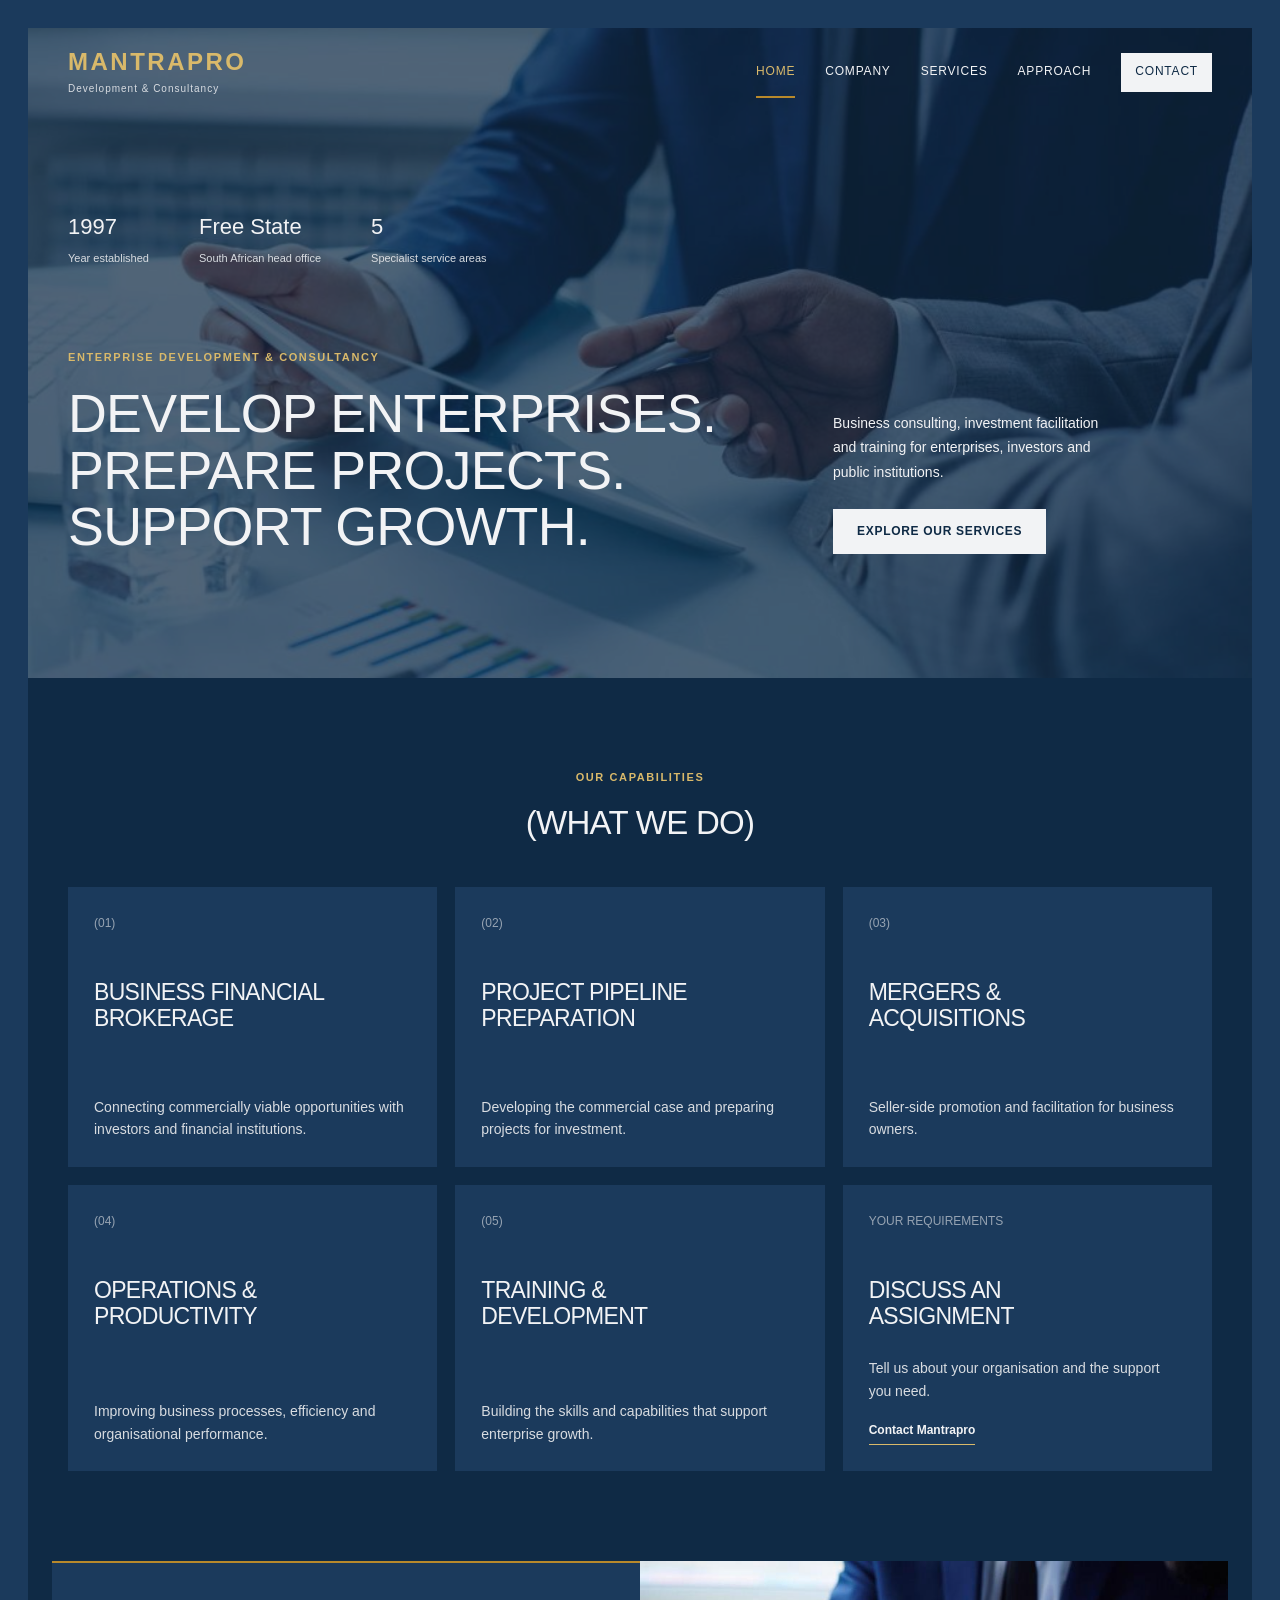
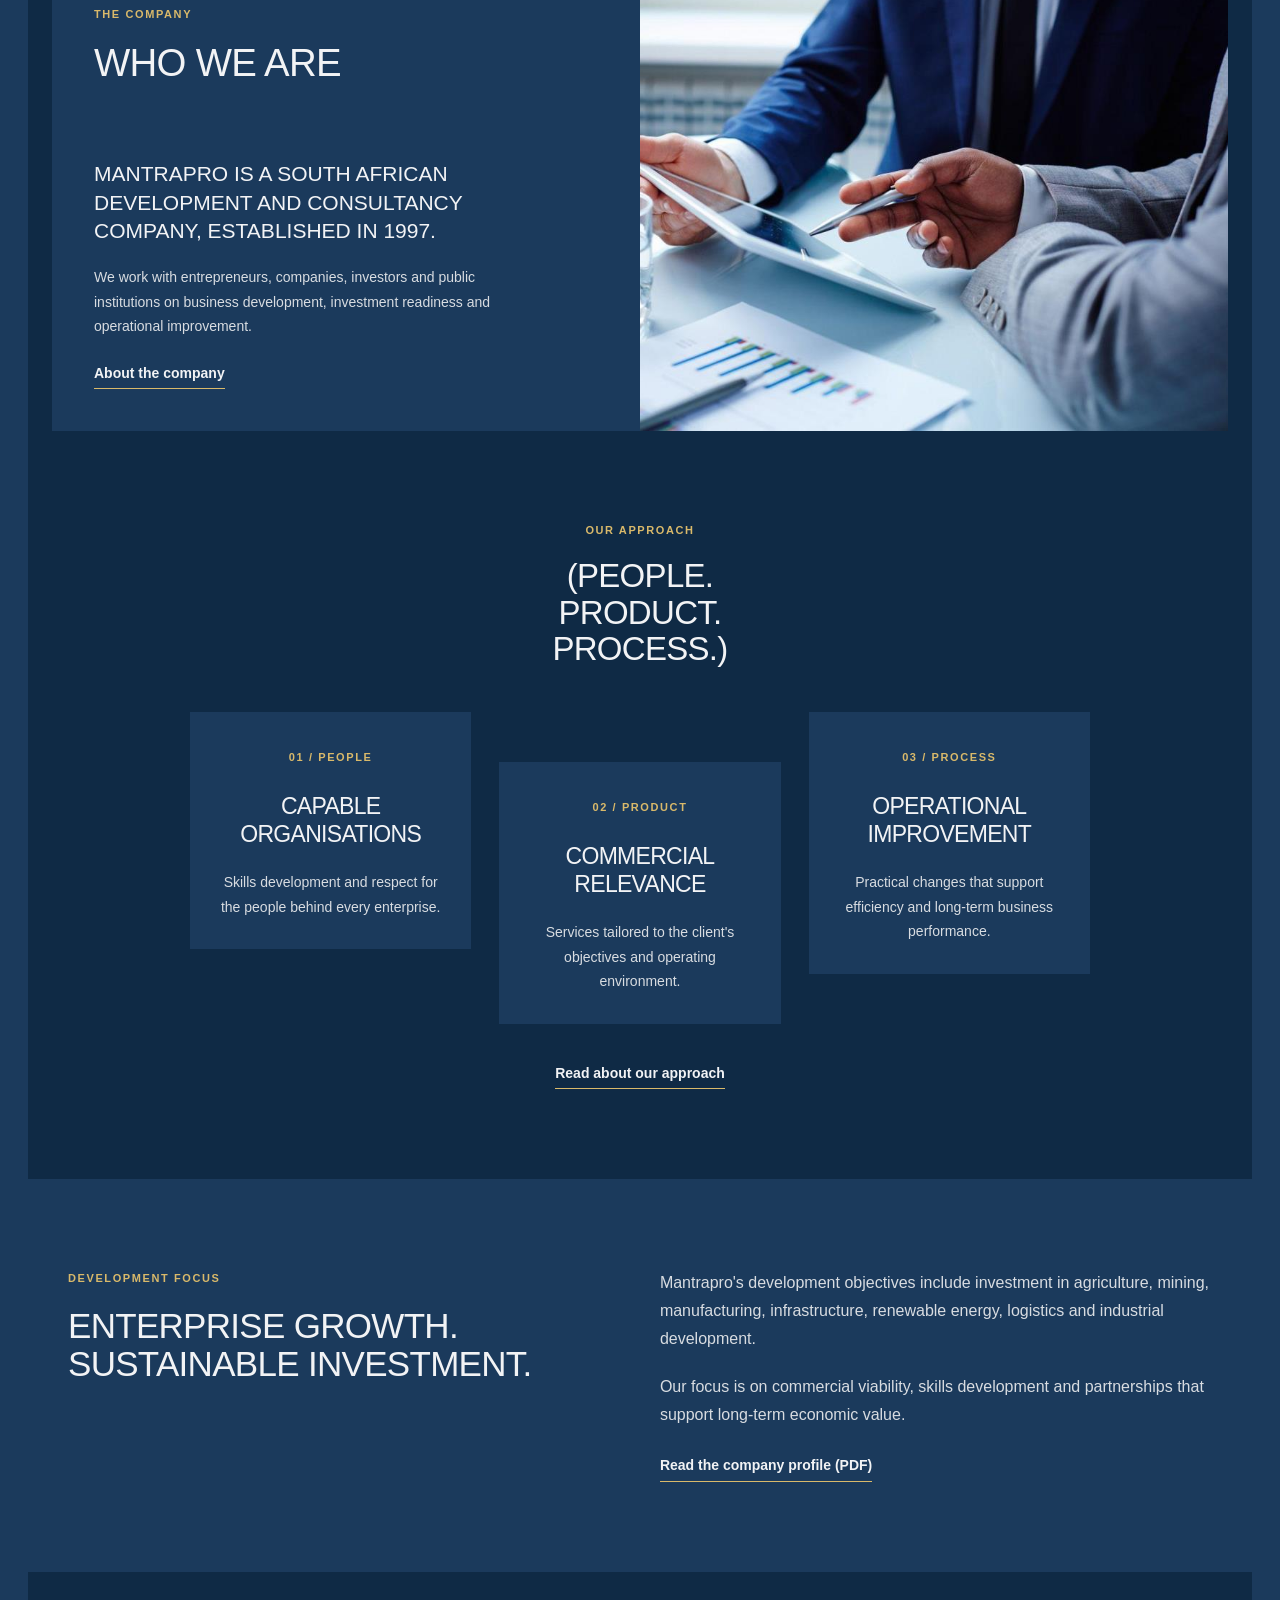
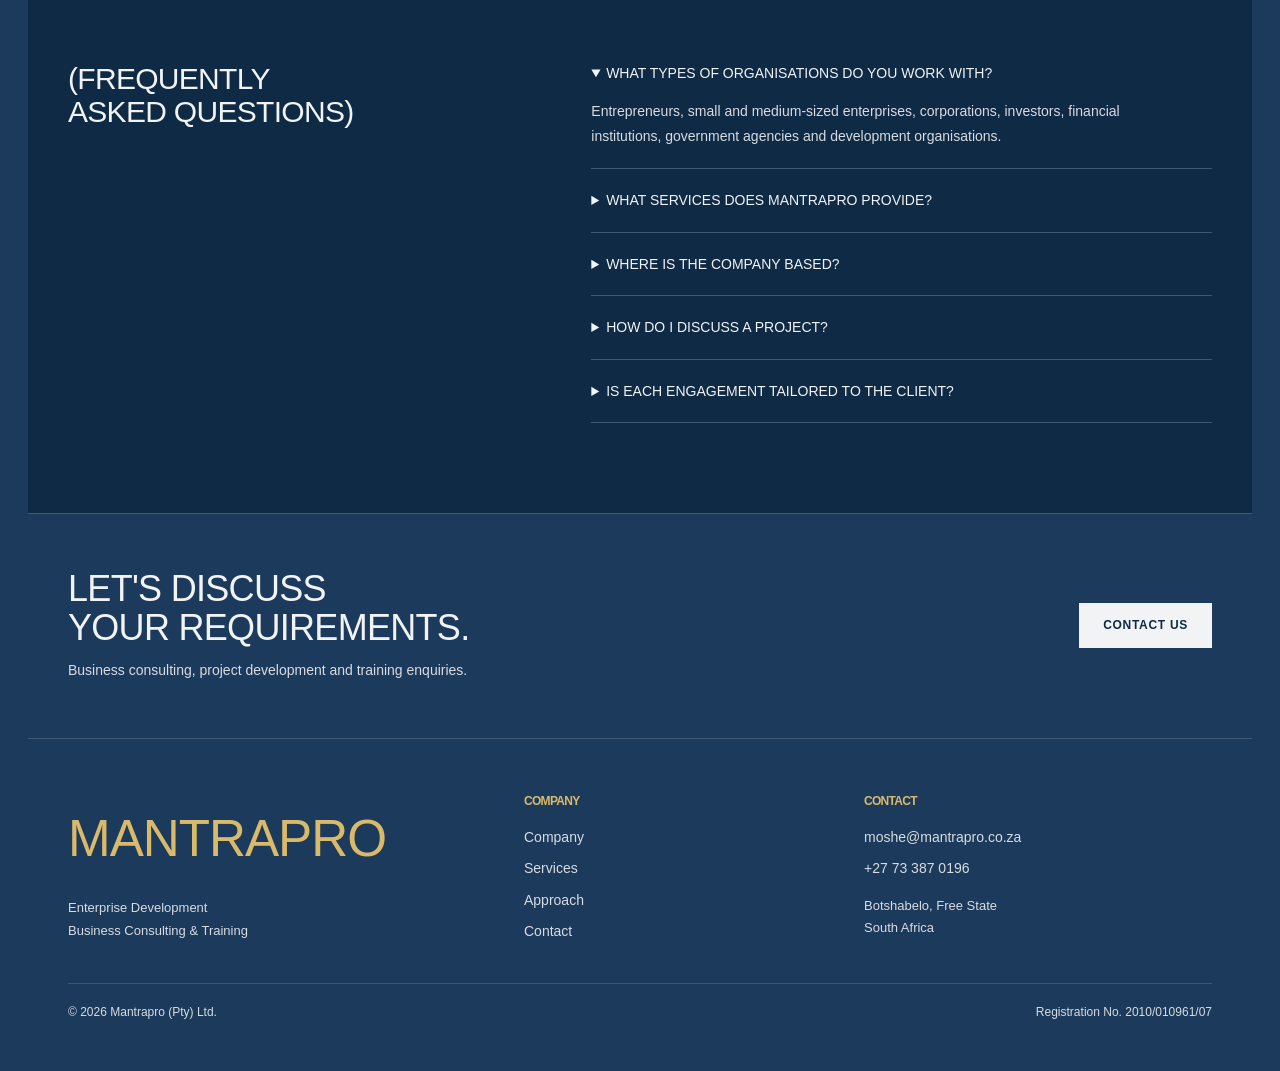
==== commit 4f61414f: "Add initial website structure and content for Mantrapro - Created RESEARCH.md to document design dec" ====
--- a/index.html
+++ b/index.html
@@ -1,192 +1,59 @@
-﻿<!DOCTYPE html>
+<!DOCTYPE html>
 <html lang="en">
-
 <head>
   <meta charset="UTF-8">
   <meta name="viewport" content="width=device-width, initial-scale=1">
-  <meta name="description"
-    content="Mantrapro provides enterprise development, investment facilitation, business consulting and training from the Free State, South Africa.">
-  <meta name="theme-color" content="#102b46">
-  <title>Mantrapro | Enterprise Development &amp; Business Consulting</title>
-  <link rel="icon" type="image/svg+xml"
-    href="data:image/svg+xml,%3Csvg xmlns='http://www.w3.org/2000/svg' viewBox='0 0 40 40'%3E%3Crect width='40' height='40' rx='6' fill='%23102b46'/%3E%3Cpath d='M8 29V11l12 12 12-12v18' fill='none' stroke='%23c69c50' stroke-width='4'/%3E%3C/svg%3E">
+  <meta name="description" content="Mantrapro provides enterprise development, business consulting, project preparation, investment facilitation and training in South Africa.">
+  <meta name="theme-color" content="#0f2a45">
+  <title>Enterprise Development & Business Consulting | Mantrapro</title>
   <link rel="stylesheet" href="styles.css">
+  <script src="script.js" defer></script>
 </head>
-
-<body>
+<body class="home-page">
   <a class="skip-link" href="#main">Skip to content</a>
-  <div class="topbar">
-    <div class="container"><span class="topbar-location">Free State, South Africa · Established 1997</span><a
-        href="mailto:moshe@mantrapro.co.za">moshe@mantrapro.co.za</a></div>
-  </div>
+  <div class="utility"><div class="container utility-inner"><span>Botshabelo, Free State &middot; South Africa</span><a href="tel:+27733870196">+27 73 387 0196</a></div></div>
   <header class="header" id="header">
     <div class="container header-inner">
-      <a class="brand" href="#home" aria-label="Mantrapro home"><span class="brand-mark"
-          aria-hidden="true">M</span><span><span class="brand-name">MANTRAPRO</span><small>ENTERPRISE DEVELOPMENT &amp;
-            CONSULTING</small></span></a>
-      <button class="menu-toggle" type="button" aria-expanded="false" aria-controls="navigation">Menu <span
-          aria-hidden="true">☰</span></button>
-      <nav class="nav" id="navigation" aria-label="Main navigation"><a href="#about">Our company</a><a
-          href="#services">Our services</a><a href="#approach">Our approach</a><a class="button" href="#contact">Let's
-          talk <span aria-hidden="true">↗</span></a></nav>
+      <a class="brand" href="index.html" aria-label="Mantrapro home"><span class="brand-name">MANTRAPRO</span><span class="brand-description">Development & Consultancy</span></a>
+      <button class="menu-toggle" type="button" aria-expanded="false" aria-controls="navigation">Menu</button>
+      <nav class="nav" id="navigation" aria-label="Main navigation">
+        <a href="index.html" aria-current="page">Home</a>
+        <a href="company.html">Company</a>
+        <a href="services.html">Services</a>
+        <a href="approach.html">Approach</a>
+        <a href="contact.html">Contact</a>
+      </nav>
     </div>
   </header>
   <main id="main">
-    <!-- HOME: main proposition and primary calls to action. -->
-    <section class="hero" id="home" aria-labelledby="hero-title">
-      <div class="container hero-grid">
-        <div class="hero-copy">
-          <div class="eyebrow">A partner in enterprise growth</div>
-          <h1 id="hero-title">Building businesses.<br>Unlocking opportunity.<br><em>Advancing Africa.</em></h1>
-          <p>Practical business consulting, investment facilitation and training to help enterprises grow with
-            confidence.</p>
-          <div class="hero-actions"><a class="button" href="#services">Explore our services <span
-                aria-hidden="true">↗</span></a><a class="button button-outline" href="#contact">Start a conversation</a>
-          </div>
-          <div class="hero-note">South African expertise. A vision for Africa.</div>
-        </div>
-        <div class="hero-media"><img src="assets/business-consulting.jpg"
-            alt="Business consultants reviewing information on a tablet" width="1400" height="933" fetchpriority="high">
-          <div class="image-caption">From opportunity<br>to lasting economic value.<span>People · Product ·
-              Process</span></div>
-        </div>
+    <section class="template-hero" aria-labelledby="hero-title">
+      <img class="hero-image" src="assets/business-consulting.jpg" alt="Consultants reviewing business information together" width="979" height="652" fetchpriority="high">
+      <div class="hero-tint"></div>
+      <div class="container hero-content">
+        <div class="hero-facts"><div><strong>1997</strong><span>Year established</span></div><div><strong>Free State</strong><span>South African head office</span></div><div><strong>5</strong><span>Specialist service areas</span></div></div>
+        <div class="hero-bottom"><div><p class="eyebrow">Enterprise development &amp; consultancy</p><h1 id="hero-title">DEVELOP ENTERPRISES.<br>PREPARE PROJECTS.<br>SUPPORT GROWTH.</h1></div><div class="hero-summary"><p>Business consulting, investment facilitation and training for enterprises, investors and public institutions.</p><a class="button" href="services.html">Explore our services</a></div></div>
       </div>
     </section>
-    <div class="intro-strip">
-      <div class="container strip-grid">
-        <div class="strip-item"><span class="strip-number">1997</span>
-          <div><strong>Our story began</strong><small>Decades of business experience</small></div>
-        </div>
-        <div class="strip-item"><span class="strip-number">05</span>
-          <div><strong>Specialist service areas</strong><small>Support across the business lifecycle</small></div>
-        </div>
-        <div class="strip-item"><span class="strip-number" aria-hidden="true">↗</span>
-          <div><strong>Rooted in South Africa</strong><small>Building partnerships across Africa</small></div>
-        </div>
-      </div>
-      <!-- ABOUT: company background and verified leadership. -->
-      <section class="section" id="about" aria-labelledby="about-title">
-        <div class="container about-grid">
-          <div class="about-title">
-            <div class="eyebrow">Our company</div>
-            <h2 class="section-heading" id="about-title">Local understanding.<br>Continental ambition.</h2>
-            <p class="muted">We connect enterprise development with practical advice, investment readiness and the
-              capabilities businesses need to succeed.</p><a class="text-link"
-              href="assets/mantrapro-company-profile.pdf" target="_blank" rel="noopener">Read our company profile
-              (PDF)<span aria-hidden="true">↗</span><span class="muted">New tab</span></a>
-          </div>
-          <div class="about-detail">
-            <p>Established in 1997, Mantrapro (Pty) Ltd is a South African enterprise development, business consulting
-              and training company headquartered in the Free State.</p>
-            <p>We support entrepreneurs, private companies, investors, government institutions and development
-              organisations. Our work strengthens governance, improves operational efficiency and prepares commercially
-              viable projects for investment.</p>
-            <p>Our approach combines international business standards with an understanding of the economic realities of
-              African markets.</p>
-            <div class="leadership">
-              <div class="initials" aria-hidden="true">JM</div>
-              <div><strong>Johannes Moshe</strong><span>Founder &amp; Sole Director</span></div>
-            </div>
-          </div>
-        </div>
-      </section>
-      <!-- SERVICES: five service areas from the company profile. -->
-      <section class="section services" id="services" aria-labelledby="services-title">
-        <div class="container">
-          <div class="section-top">
-            <div>
-              <div class="eyebrow">What we do</div>
-              <h2 class="section-heading" id="services-title">Expertise for every<br>stage of your business.</h2>
-            </div>
-            <p>Focused support tailored to your commercial objectives, operational challenges and growth ambitions.</p>
-          </div>
-          <div class="service-list">
-            <article class="service"><span class="service-number">01</span>
-              <h3>Business financial brokerage</h3>
-              <p>Facilitating connections between businesses, investors and financial institutions to support
-                commercially viable opportunities.</p>
-            </article>
-            <article class="service"><span class="service-number">02</span>
-              <h3>Project pipeline preparation</h3>
-              <p>Helping transform project concepts into investment-ready opportunities, with a focus on feasibility and
-                commercial viability.</p>
-            </article>
-            <article class="service"><span class="service-number">03</span>
-              <h3>Mergers &amp; acquisitions</h3>
-              <p>Seller-side promotion and facilitation, supporting business owners as they explore acquisition and
-                business exit opportunities.</p>
-            </article>
-            <article class="service"><span class="service-number">04</span>
-              <h3>Operations &amp; productivity improvement</h3>
-              <p>Practical solutions to strengthen operational efficiency, improve performance and build more
-                competitive enterprises.</p>
-            </article>
-            <article class="service"><span class="service-number">05</span>
-              <h3>Training &amp; skills development</h3>
-              <p>Building capable people and stronger organisations through training that supports enterprise
-                development and growth.</p>
-            </article>
-          </div>
-        </div>
-      </section>
-      <!-- APPROACH: the company's three pillars and four values. -->
-      <section class="section approach" id="approach" aria-labelledby="approach-title">
-        <div class="container">
-          <div class="eyebrow">Our approach</div>
-          <h2 class="section-heading" id="approach-title">Strong enterprises start<br>with strong foundations.</h2>
-          <div class="pillars">
-            <article class="pillar">
-              <div class="pillar-label">01 / Invest in capability</div>
-              <h3>People</h3>
-              <p>Developing capable people whose skills, experience and diverse perspectives support sustainable
-                organisations.</p>
-            </article>
-            <article class="pillar">
-              <div class="pillar-label">02 / Deliver meaningful value</div>
-              <h3>Product</h3>
-              <p>Delivering high-quality products and services that respond to each client's business objectives and
-                market context.</p>
-            </article>
-            <article class="pillar">
-              <div class="pillar-label">03 / Improve how work happens</div>
-              <h3>Process</h3>
-              <p>Continuously improving operational processes to strengthen performance and create measurable economic
-                value.</p>
-            </article>
-          </div>
-          <div class="values"><span>Guided by our
-              values</span><strong>Trust</strong><strong>Dignity</strong><strong>Contribution</strong><strong>Humbleness</strong>
-          </div>
-        </div>
-      </section>
-      <!-- CONTACT: direct contact methods; no backend required. -->
-      <section class="section contact" id="contact" aria-labelledby="contact-title">
-        <div class="container contact-grid">
-          <div class="contact-copy">
-            <div class="eyebrow">Let's move forward</div>
-            <h2 class="section-heading" id="contact-title">Your next chapter<br>starts with a<br>conversation.</h2>
-            <p>Whether you're developing a project, growing an enterprise or looking for a strategic partner, speak to
-              us about your goals.</p><a class="button" href="mailto:moshe@mantrapro.co.za">Get in touch <span
-                aria-hidden="true">↗</span></a>
-          </div>
-          <div class="contact-info">
-            <div class="contact-row"><span class="contact-label">Email us</span><a
-                href="mailto:moshe@mantrapro.co.za">moshe@mantrapro.co.za</a></div>
-            <div class="contact-row"><span class="contact-label">Call us</span><a href="tel:+27733870196">+27 73 387
-                0196</a></div>
-            <div class="contact-row"><span class="contact-label">Head office</span>
-              <address>9 Pink Street, Digital Hub Building<br>Botshabelo Industrial Area<br>Botshabelo 9781, Free State,
-                South Africa</address>
-            </div>
-          </div>
-        </div>
-      </section>
+    <section class="section home-services"><div class="container"><div class="center-heading"><p class="eyebrow">Our capabilities</p><h2>(WHAT WE DO)</h2></div><div class="capability-grid">
+      <a class="capability-card" href="services.html#financial-brokerage"><span class="card-number">(01)</span><h3>BUSINESS FINANCIAL<br>BROKERAGE</h3><p>Connecting commercially viable opportunities with investors and financial institutions.</p></a>
+      <a class="capability-card" href="services.html#project-preparation"><span class="card-number">(02)</span><h3>PROJECT PIPELINE<br>PREPARATION</h3><p>Developing the commercial case and preparing projects for investment.</p></a>
+      <a class="capability-card" href="services.html#mergers-acquisitions"><span class="card-number">(03)</span><h3>MERGERS &amp;<br>ACQUISITIONS</h3><p>Seller-side promotion and facilitation for business owners.</p></a>
+      <a class="capability-card" href="services.html#operations"><span class="card-number">(04)</span><h3>OPERATIONS &amp;<br>PRODUCTIVITY</h3><p>Improving business processes, efficiency and organisational performance.</p></a>
+      <a class="capability-card" href="services.html#training"><span class="card-number">(05)</span><h3>TRAINING &amp;<br>DEVELOPMENT</h3><p>Building the skills and capabilities that support enterprise growth.</p></a>
+      <div class="capability-card capability-contact"><span class="card-number">YOUR REQUIREMENTS</span><h3>DISCUSS AN<br>ASSIGNMENT</h3><p>Tell us about your organisation and the support you need.</p><a class="text-link" href="contact.html">Contact Mantrapro</a></div>
+    </div></div></section>
+    <section class="company-feature" aria-labelledby="company-title"><div class="company-feature-copy"><p class="eyebrow">The company</p><h2 id="company-title">WHO WE ARE</h2><div><p>MANTRAPRO IS A SOUTH AFRICAN DEVELOPMENT AND CONSULTANCY COMPANY, ESTABLISHED IN 1997.</p><p class="feature-description">We work with entrepreneurs, companies, investors and public institutions on business development, investment readiness and operational improvement.</p><a class="text-link" href="company.html">About the company</a></div></div><img src="assets/business-consulting.jpg" alt="A business discussion focused on financial and project information" width="979" height="652" loading="lazy"></section>
+    <section class="section foundations"><div class="container"><div class="center-heading"><p class="eyebrow">Our approach</p><h2>(PEOPLE.<br>PRODUCT.<br>PROCESS.)</h2></div><div class="foundation-grid"><article><span class="eyebrow">01 / People</span><h3>CAPABLE<br>ORGANISATIONS</h3><p>Skills development and respect for the people behind every enterprise.</p></article><article><span class="eyebrow">02 / Product</span><h3>COMMERCIAL<br>RELEVANCE</h3><p>Services tailored to the client's objectives and operating environment.</p></article><article><span class="eyebrow">03 / Process</span><h3>OPERATIONAL<br>IMPROVEMENT</h3><p>Practical changes that support efficiency and long-term business performance.</p></article></div><div class="center-link"><a class="text-link" href="approach.html">Read about our approach</a></div></div></section>
+    <section class="section priorities"><div class="container split"><div><p class="eyebrow">Development focus</p><h2>ENTERPRISE GROWTH.<br>SUSTAINABLE INVESTMENT.</h2></div><div class="prose"><p>Mantrapro's development objectives include investment in agriculture, mining, manufacturing, infrastructure, renewable energy, logistics and industrial development.</p><p>Our focus is on commercial viability, skills development and partnerships that support long-term economic value.</p><a class="text-link" href="assets/mantrapro-company-profile.pdf">Read the company profile (PDF)</a></div></div></section>
+    <section class="section faq-section"><div class="container faq-layout"><h2>(FREQUENTLY<br>ASKED QUESTIONS)</h2><div class="faq-list">
+      <details open><summary>What types of organisations do you work with?</summary><p>Entrepreneurs, small and medium-sized enterprises, corporations, investors, financial institutions, government agencies and development organisations.</p></details>
+      <details><summary>What services does Mantrapro provide?</summary><p>Business financial brokerage, project pipeline preparation, seller-side mergers and acquisitions facilitation, operational improvement and training. <a class="text-link" href="services.html">View our services</a></p></details>
+      <details><summary>Where is the company based?</summary><p>Our head office is in Botshabelo, Free State, South Africa. We provide services throughout South Africa and seek partnerships across African markets.</p></details>
+      <details><summary>How do I discuss a project?</summary><p>Contact Johannes Moshe at <a href="mailto:moshe@mantrapro.co.za">moshe@mantrapro.co.za</a> or <a href="tel:+27733870196">+27 73 387 0196</a>. Include your organisation, your requirements and a brief project description.</p></details>
+      <details><summary>Is each engagement tailored to the client?</summary><p>Yes. The scope of an assignment is discussed around your commercial objectives and operational challenges.</p></details>
+    </div></div></section>
+    <section class="enquiry"><div class="container enquiry-inner"><div><h2>LET'S DISCUSS<br>YOUR REQUIREMENTS.</h2><p>Business consulting, project development and training enquiries.</p></div><a class="button" href="contact.html">Contact us</a></div></section>
   </main>
-  <footer class="footer">
-    <div class="container"><span>© <span id="year">2026</span> Mantrapro (Pty) Ltd. All rights
-        reserved.</span><span>Registration No. 2010/010961/07</span><a href="#home">Back to top ↑</a></div>
-  </footer>
-  <script src="script.js"></script>
+  <footer class="footer"><div class="container footer-grid"><div><a class="footer-brand" href="index.html">MANTRAPRO</a><p>Enterprise Development<br>Business Consulting & Training</p></div><div><h2>Company</h2><nav aria-label="Footer navigation"><a class="" href="company.html">Company</a><a class="" href="services.html">Services</a><a class="" href="approach.html">Approach</a><a class="" href="contact.html">Contact</a></nav></div><div><h2>Contact</h2><a href="mailto:moshe@mantrapro.co.za">moshe@mantrapro.co.za</a><a href="tel:+27733870196">+27 73 387 0196</a><p>Botshabelo, Free State<br>South Africa</p></div></div><div class="container footer-bottom"><span>&copy; <span id="year">2026</span> Mantrapro (Pty) Ltd.</span><span>Registration No. 2010/010961/07</span></div></footer>
 </body>
-
-</html>+</html>
--- a/styles.css
+++ b/styles.css
@@ -1,856 +1,315 @@
-/* Brand tokens: update these to customise the entire website. */
+﻿/* Shared presentation for all Mantrapro pages.
+   Brand colours extracted from the company profile PDF. */
 :root {
-  --navy: #102b46;
-  --navy-dark: #0b2035;
-  --gold: #bd9144;
-  --gold-light: #e6c991;
-  --ink: #203247;
-  --muted: #5b6875;
-  --paper: #f7f6f2;
-  --line: #dce1e5;
-  --white: #fff;
-  --width: 1180px
+  --navy: #0f2a45;
+  --navy-secondary: #1b3a5c;
+  --blue: #2e74b5;
+  --gold-light: #d9b96a;
+  --ink: #1b3a5c;
+  --muted: #5a6472;
+  --gold: #b8892b;
+  --paper: #f2f3f5;
+  --line: #d8dce1;
+  --width: 1160px;
+}
+* { box-sizing: border-box; }
+html { scroll-padding-top: 30px; }
+body { margin: 0; color: var(--ink); background: white; font-family: Arial, Helvetica, sans-serif; font-size: 16px; line-height: 1.75; }
+a { color: inherit; text-decoration: none; }
+a:hover { text-decoration: underline; text-underline-offset: 4px; }
+a:focus-visible, button:focus-visible { outline: 3px solid var(--gold); outline-offset: 5px; }
+img { display: block; max-width: 100%; }
+figure, h1, h2, h3, p { margin: 0; }
+h1, h2, h3 { color: var(--navy); line-height: 1.22; font-weight: 500; }
+h1 { font-family: Georgia, 'Times New Roman', serif; font-size: clamp(36px, 4.3vw, 57px); letter-spacing: -.8px; }
+h2 { font-family: Georgia, 'Times New Roman', serif; font-size: clamp(27px, 2.6vw, 35px); }
+h3 { font-size: 19px; }
+p + p { margin-top: 20px; }
+.container { width: min(var(--width), calc(100% - 64px)); margin-inline: auto; }
+.skip-link { position: absolute; left: 20px; top: -100px; z-index: 30; padding: 12px; background: white; }
+.skip-link:focus { top: 12px; }
+.utility { background: var(--navy); color: var(--paper); font-size: 13px; padding: 7px 0; }
+.utility-inner { display: flex; justify-content: space-between; gap: 20px; }
+.header { background: white; border-bottom: 1px solid var(--line); }
+.header-inner { min-height: 104px; display: flex; align-items: center; justify-content: space-between; gap: 35px; }
+.brand { display: block; flex-shrink: 0; }
+.brand:hover { text-decoration: none; }
+.brand-name { display: block; color: var(--gold); font-size: 27px; font-weight: 700; line-height: 1.25; letter-spacing: 2.5px; }
+.brand-description { display: block; color: var(--muted); font-size: 12px; letter-spacing: 1px; margin-top: 3px; }
+.nav { display: flex; align-items: center; gap: 30px; font-size: 14px; }
+.nav a { padding: 14px 0; border-bottom: 2px solid transparent; }
+.nav a[aria-current='page'] { border-color: var(--gold); color: var(--navy); font-weight: 700; }
+.menu-toggle { display: none; padding: 9px 16px; background: white; color: var(--navy); border: 1px solid var(--line); font: inherit; cursor: pointer; }
+.eyebrow { color: var(--navy-secondary); font-size: 12px; font-weight: 700; text-transform: uppercase; letter-spacing: 1.6px; margin-bottom: 18px; }
+.lead { color: var(--muted); font-size: 18px; line-height: 1.7; max-width: 680px; margin-top: 24px; }
+.home-intro { padding: 64px 0; }
+.home-grid { display: grid; grid-template-columns: 1.15fr 1fr; gap: 56px; align-items: center; }
+.home-copy h1 { font-size: clamp(36px, 3.8vw, 51px); line-height: 1.2; }
+.home-copy .eyebrow { font-size: 11px; }
+.home-photo img { width: 100%; aspect-ratio: 1.12; object-fit: cover; }
+.home-photo figcaption { font-size: 12px; color: var(--muted); margin-top: 12px; }
+.actions { margin-top: 30px; display: flex; flex-wrap: wrap; gap: 24px; align-items: center; }
+.button { display: inline-block; background: var(--navy); color: white; border: 1px solid var(--navy); padding: 12px 23px; font-size: 14px; font-weight: 600; line-height: 1.6; }
+.button:hover { text-decoration: none; background: var(--navy-secondary); }
+.button.secondary { background: transparent; color: var(--navy); }
+.button.secondary:hover { background: var(--line); }
+.text-link { color: var(--navy); font-size: 14px; font-weight: 600; display: inline-block; border-bottom: 1px solid var(--gold); padding-bottom: 3px; }
+.text-link:hover { text-decoration: none; border-color: var(--navy); }
+.context-bar { background: var(--paper); border-block: 1px solid var(--line); }
+.context-inner { display: flex; justify-content: space-between; flex-wrap: wrap; gap: 16px 30px; padding-block: 20px; font-size: 13px; color: var(--muted); }
+.context-inner strong { color: var(--navy); font-weight: 600; }
+.section { padding-block: 72px; }
+.soft { background: var(--paper); }
+.split { display: grid; grid-template-columns: 1fr 1.1fr; gap: 90px; }
+.prose { color: var(--muted); }
+.prose h2 { margin-bottom: 22px; }
+.prose p + h2 { margin-top: 42px; }
+.prose .text-link { margin-top: 24px; }
+.section-heading { display: flex; align-items: end; justify-content: space-between; gap: 35px; margin-bottom: 32px; }
+.service-overview { border-top: 1px solid var(--line); }
+.service-overview > a { display: grid; grid-template-columns: 48px 1fr auto; gap: 24px; align-items: center; padding: 23px 0; border-bottom: 1px solid var(--line); }
+.service-overview > a:hover { text-decoration: none; background: var(--line); }
+.service-index { font-size: 13px; color: var(--muted); }
+.service-view { color: var(--muted); font-size: 13px; }
+.enquiry { padding: 42px 0; border-top: 1px solid var(--line); }
+.enquiry-inner { display: flex; align-items: center; justify-content: space-between; gap: 35px; }
+.enquiry h2 { font-size: 27px; }
+.enquiry p { color: var(--muted); font-size: 14px; margin-top: 10px; }
+.enquiry .button { flex-shrink: 0; }
+.page-intro { padding: 58px 0 48px; background: var(--paper); border-bottom: 1px solid var(--line); }
+.page-intro h1 { max-width: 850px; }
+.content-sidebar { display: grid; grid-template-columns: 1.7fr 1fr; gap: 80px; align-items: start; }
+.fact-panel { border-top: 3px solid var(--gold); background: var(--paper); padding: 28px; }
+.fact-panel h2 { font: 600 19px Arial, sans-serif; }
+dt { font-weight: 600; color: var(--navy); }
+dd { margin: 0; color: var(--muted); }
+.fact-panel dt { font-size: 12px; margin-top: 22px; }
+.fact-panel dd { font-size: 15px; }
+.fact-panel .button { margin-top: 15px; font-size: 13px; }
+.two-columns { display: grid; grid-template-columns: 1fr 1fr; gap: 80px; }
+.two-columns p:not(.eyebrow) { color: var(--muted); margin-top: 22px; }
+.service-jump { display: flex; flex-wrap: wrap; gap: 8px 25px; padding-block: 24px; border-bottom: 1px solid var(--line); }
+.jump-link { color: var(--muted); font-size: 13px; border-bottom: 1px solid var(--line); padding-bottom: 3px; }
+.service-details { padding-top: 20px; }
+.service-detail { display: grid; grid-template-columns: 1fr 1.2fr; gap: 90px; border-bottom: 1px solid var(--line); padding-block: 42px; }
+.service-detail:last-child { border-bottom: 0; padding-bottom: 0; }
+.service-audience { color: var(--navy); font-weight: 600; }
+.prose .scope { font-size: 13px; margin-top: 22px; color: var(--muted); }
+.pillars { display: grid; grid-template-columns: repeat(3, 1fr); gap: 45px; }
+.pillars article { border-top: 2px solid var(--gold); padding-top: 25px; }
+.pillars h2 { font-size: 28px; }
+.pillars p:not(.eyebrow) { color: var(--muted); margin-top: 22px; }
+.values-list { margin: 0; }
+.values-list > div { padding: 17px 0; border-bottom: 1px solid var(--line); }
+.values-list > div:first-child { padding-top: 0; }
+.values-list dd { font-size: 15px; margin-top: 5px; }
+.contact-grid { display: grid; grid-template-columns: 1fr 1fr; gap: 110px; }
+.contact-person { margin-top: 23px; }
+.contact-person span { font-size: 14px; color: var(--muted); }
+.contact-methods { margin-top: 28px; }
+.contact-methods dt { margin-top: 18px; font-size: 12px; text-transform: uppercase; letter-spacing: 1px; }
+.contact-link { font-size: clamp(18px, 2.3vw, 25px); color: var(--navy); overflow-wrap: anywhere; }
+.contact-help { font-size: 14px; color: var(--muted); margin-top: 22px; max-width: 450px; }
+.address-panel { border-left: 1px solid var(--line); padding-left: 50px; }
+.address-panel h2 { font-size: 25px; margin-bottom: 18px; }
+.address-panel address { font-style: normal; color: var(--muted); }
+.address-panel .text-link { margin-top: 20px; font-size: 13px; }
+.address-panel .text-link + h2 { margin-top: 40px; }
+.intro-text { margin-top: 18px; color: var(--muted); }
+.service-context { background: var(--paper); border-left: 3px solid var(--gold); padding: 12px 16px; margin-top: 25px; font-size: 14px; }
+.footer { background: var(--navy); color: var(--line); padding: 46px 0 20px; font-size: 14px; }
+.footer-grid { display: grid; grid-template-columns: 1.4fr 1fr 1.2fr; gap: 50px; }
+.footer-brand { color: var(--gold-light); font-size: 23px; font-weight: 700; letter-spacing: 2px; }
+.footer h2 { color: white; font: 600 14px Arial, sans-serif; margin-bottom: 17px; }
+.footer p { margin-top: 14px; font-size: 13px; }
+.footer nav a, .footer-grid > div:last-child a { display: block; margin-bottom: 7px; overflow-wrap: anywhere; }
+.footer-bottom { border-top: 1px solid #ffffff24; margin-top: 32px; padding-top: 18px; display: flex; justify-content: space-between; gap: 20px; font-size: 12px; }
+@media (max-width: 950px) {
+  .nav { gap: 20px; }
+  .home-grid { gap: 32px; }
+  .split, .service-detail, .content-sidebar, .two-columns { gap: 45px; }
+  .contact-grid { gap: 50px; }
+  .home-copy h1 { font-size: 39px; }
+}
+@media (max-width: 720px) {
+  .container { width: calc(100% - 40px); }
+  .utility-inner { font-size: 11px; gap: 10px; }
+  .header-inner { min-height: 86px; flex-wrap: wrap; gap: 0; }
+  .brand-name { font-size: 23px; }
+  .brand-description { font-size: 11px; }
+  .menu-toggle { display: block; font-size: 14px; }
+  .nav { width: 100%; flex-wrap: wrap; gap: 6px 25px; padding: 12px 0 20px; }
+  .header.js-ready .nav { display: none; }
+  .header.js-ready .nav.is-open { display: flex; }
+  .home-intro { padding: 40px 0; }
+  .home-grid, .split, .content-sidebar, .two-columns, .service-detail, .pillars, .contact-grid { grid-template-columns: 1fr; gap: 30px; }
+  .home-copy h1 { font-size: clamp(32px, 7.9vw, 45px); }
+  .home-copy .eyebrow { font-size: 10px; letter-spacing: 1px; }
+  .lead { font-size: 17px; }
+  .home-photo img { aspect-ratio: 1.6; }
+  .context-inner { flex-direction: column; gap: 9px; }
+  .section { padding-block: 48px; }
+  .section-heading, .enquiry-inner { align-items: start; flex-direction: column; gap: 22px; }
+  .service-overview > a { grid-template-columns: 25px 1fr; gap: 15px; }
+  .service-view { grid-column: 2; }
+  .page-intro { padding: 40px 0; }
+  .service-detail { padding-block: 30px; gap: 20px; }
+  .service-details { padding-top: 10px; }
+  .address-panel { border-left: 0; border-top: 1px solid var(--line); padding: 30px 0 0; }
+  .footer-grid { grid-template-columns: 1fr 1fr; gap: 30px; }
+  .footer-grid > div:first-child { grid-column: 1 / -1; }
+  .footer-bottom { flex-direction: column; gap: 8px; }
+}
+@media (max-width: 400px) {
+  .utility-inner { flex-direction: column; gap: 0; }
+  .footer-grid { grid-template-columns: 1fr; }
+}
+@media (prefers-reduced-motion: reduce) {
+  *, *::before, *::after { scroll-behavior: auto !important; transition: none !important; }
 }
 
-* {
-  box-sizing: border-box
-}
-
-html {
-  scroll-behavior: smooth;
-  scroll-padding-top: 100px
-}
-
-body {
-  margin: 0;
-  font-family: Arial, Helvetica, sans-serif;
-  color: var(--ink);
-  font-size: 16px;
-  line-height: 1.7;
-  background: var(--white)
-}
-
-a {
-  color: inherit;
-  text-decoration: none
-}
-
-button {
-  font: inherit
-}
-
-img {
-  display: block;
-  max-width: 100%
-}
-
-h1,
-h2,
-h3,
-p {
-  margin: 0
-}
-
-h1,
-h2,
-h3 {
-  line-height: 1.15
-}
-
-p+p {
-  margin-top: 18px
-}
-
-a:focus-visible,
-button:focus-visible {
-  outline: 3px solid var(--gold);
-  outline-offset: 5px
-}
-
-.container {
-  width: min(var(--width), calc(100% - 64px));
-  margin-inline: auto
-}
-
-.eyebrow {
-  font-size: 13px;
-  text-transform: uppercase;
-  letter-spacing: 2px;
-  font-weight: 700;
-  color: var(--gold);
-  margin-bottom: 20px
-}
-
-.section {
-  padding: 96px 0
-}
-
-.section-heading {
-  font-family: Georgia, 'Times New Roman', serif;
-  font-size: clamp(32px, 4vw, 48px);
-  font-weight: 400;
-  letter-spacing: -1px
-}
-
-.muted {
-  color: var(--muted)
-}
-
-.button {
-  display: inline-flex;
-  align-items: center;
-  justify-content: center;
-  gap: 22px;
-  padding: 14px 23px;
-  font-size: 14px;
-  font-weight: 700;
-  border: 1px solid var(--gold);
-  background: var(--gold);
-  color: var(--navy-dark);
-  transition: background .2s, transform .2s
-}
-
-.button:hover {
-  background: var(--gold-light);
-  transform: translateY(-2px)
-}
-
-.button-outline {
-  background: transparent;
-  border-color: #718497;
-  color: white
-}
-
-.button-outline:hover {
-  background: #ffffff12
-}
-
-.skip-link {
-  position: fixed;
-  top: -100px;
-  left: 20px;
-  background: white;
-  padding: 12px;
-  z-index: 100
-}
-
-.skip-link:focus {
-  top: 12px
-}
-
-/* Header and responsive navigation. */
-.topbar {
-  background: var(--navy-dark);
-  color: #dce4ec;
-  font-size: 13px;
-  padding: 8px 0
-}
-
-.topbar .container {
-  display: flex;
-  justify-content: space-between;
-  gap: 20px
-}
-
-.topbar a:hover {
-  text-decoration: underline
-}
-
-.header {
-  position: sticky;
-  top: 0;
-  z-index: 20;
-  background: white;
-  border-bottom: 1px solid var(--line)
-}
-
-.header-inner {
-  min-height: 88px;
-  display: flex;
-  align-items: center;
-  justify-content: space-between;
-  gap: 30px
-}
-
-.brand {
-  display: flex;
-  align-items: center;
-  gap: 12px
-}
-
-.brand-mark {
-  width: 42px;
-  height: 42px;
-  background: var(--navy);
-  display: grid;
-  place-items: center;
-  color: var(--gold-light);
-  font-family: Georgia, serif;
-  font-size: 30px
-}
-
-.brand-name {
-  display: block;
-  font-size: 23px;
-  font-weight: 700;
-  letter-spacing: 2px;
-  line-height: 1.3
-}
-
-.brand small {
-  display: block;
-  font-size: 10px;
-  letter-spacing: 1.5px;
-  color: var(--muted)
-}
-
-.nav {
-  display: flex;
-  gap: 30px;
-  align-items: center;
-  font-size: 14px;
-  font-weight: 600
-}
-
-.nav>a:not(.button) {
-  padding: 12px 0
-}
-
-.nav>a:hover {
-  color: #96702e
-}
-
-.menu-toggle {
-  display: none;
-  border: 1px solid var(--line);
-  background: white;
-  padding: 8px 12px;
-  color: var(--navy);
-  cursor: pointer
-}
-
-/* Hero: editorial typography and locally stored imagery. */
-.hero {
-  background: var(--navy);
-  color: white;
-  overflow: hidden
-}
-
-.hero-grid {
-  display: grid;
-  grid-template-columns: 1.12fr 1fr;
-  min-height: 620px
-}
-
-.hero-copy {
-  padding: 82px 48px 72px 0;
-  align-self: center
-}
-
-.hero .eyebrow {
-  color: var(--gold-light);
-  display: flex;
-  gap: 12px;
-  align-items: center
-}
-
-.hero .eyebrow:before {
-  content: '';
-  width: 30px;
-  height: 1px;
-  background: var(--gold)
-}
-
-h1 {
-  font-family: Georgia, 'Times New Roman', serif;
-  font-weight: 400;
-  font-size: clamp(42px, 5.1vw, 68px);
-  letter-spacing: -2px;
-  line-height: 1.06;
-  margin-bottom: 26px
-}
-
-h1 em {
-  font-style: normal;
-  color: var(--gold-light)
-}
-
-.hero-copy>p {
-  max-width: 470px;
-  color: #cad6e1;
-  font-size: 17px
-}
-
-.hero-actions {
-  display: flex;
-  gap: 14px;
-  flex-wrap: wrap;
-  margin-top: 32px
-}
-
-.hero-note {
-  margin-top: 38px;
-  font-size: 13px;
-  color: #c4cfda;
-  display: flex;
-  align-items: center;
-  gap: 12px
-}
-
-.hero-note:before {
-  content: '';
-  width: 7px;
-  height: 7px;
-  background: var(--gold-light);
-  border-radius: 50%
-}
-
-.hero-media {
-  position: relative;
-  margin: 44px 0 44px 20px
-}
-
-.hero-media img {
-  width: 100%;
-  height: 100%;
-  object-fit: cover;
-  min-height: 450px
-}
-
-.hero-media:after {
-  content: '';
-  position: absolute;
-  inset: 0;
-  background: linear-gradient(0deg, #0b2035a6, transparent 60%)
-}
-
-.image-caption {
-  position: absolute;
-  z-index: 1;
-  bottom: 30px;
-  left: 30px;
-  right: 30px;
-  border-left: 2px solid var(--gold-light);
-  padding-left: 20px;
-  font-family: Georgia, serif;
-  font-size: 23px;
-  line-height: 1.4
-}
-
-.image-caption span {
-  display: block;
-  font: 11px Arial, sans-serif;
-  letter-spacing: 2px;
-  margin-top: 10px;
-  text-transform: uppercase;
-  color: #dce4ec
-}
-
-.intro-strip {
-  background: var(--paper);
-  border-bottom: 1px solid var(--line)
-}
-
-.strip-grid {
-  display: grid;
-  grid-template-columns: repeat(3, 1fr);
-  padding: 27px 0
-}
-
-.strip-item {
-  display: flex;
-  gap: 16px;
-  align-items: center;
-  padding: 0 30px;
-  border-right: 1px solid var(--line)
-}
-
-.strip-item:first-child {
-  padding-left: 0
-}
-
-.strip-item:last-child {
-  border: 0
-}
-
-.strip-number {
-  color: var(--gold);
-  font: 32px Georgia, serif
-}
-
-.strip-item strong {
-  display: block;
-  font-size: 14px;
-  line-height: 1.5
-}
-
-.strip-item small {
-  color: var(--muted);
-  font-size: 13px
-}
-
-/* Company overview. */
-.about-grid {
-  display: grid;
-  grid-template-columns: 1fr 1fr;
-  gap: 85px
-}
-
-.about-title p {
-  margin-top: 25px;
-  max-width: 440px
-}
-
-.text-link {
-  display: inline-flex;
-  gap: 20px;
-  border-bottom: 1px solid var(--gold);
-  padding-bottom: 5px;
-  color: var(--navy);
-  font-size: 14px;
-  font-weight: 700;
-  margin-top: 25px
-}
-
-.text-link:hover {
-  color: #96702e
-}
-
-.about-detail p {
-  color: var(--muted)
-}
-
-.leadership {
-  display: flex;
-  gap: 16px;
-  align-items: center;
-  margin-top: 28px;
-  padding-top: 24px;
-  border-top: 1px solid var(--line)
-}
-
-.initials {
-  width: 48px;
-  height: 48px;
-  background: var(--paper);
-  border: 1px solid var(--line);
-  display: grid;
-  place-items: center;
-  font: 20px Georgia, serif;
-  color: var(--navy)
-}
-
-.leadership strong {
-  display: block;
-  font-size: 15px
-}
-
-.leadership span {
-  font-size: 13px;
-  color: var(--muted)
-}
-
-/* Service list. */
-.services {
-  background: var(--paper)
-}
-
-.section-top {
-  display: flex;
-  justify-content: space-between;
-  align-items: end;
-  gap: 45px;
-  margin-bottom: 46px
-}
-
-.section-top>p {
-  max-width: 375px;
-  color: var(--muted)
-}
-
-.service-list {
-  border-top: 1px solid #cbd2d8
-}
-
-.service {
-  display: grid;
-  grid-template-columns: 65px 1fr 1fr;
-  gap: 30px;
-  padding: 30px 0;
-  border-bottom: 1px solid #cbd2d8;
-  align-items: start
-}
-
-.service-number {
-  font: 20px Georgia, serif;
-  color: #96702e
-}
-
-.service h3 {
-  font-size: 21px;
-  line-height: 1.35;
-  font-weight: 500;
-  max-width: 390px
-}
-
-.service p {
-  color: var(--muted);
-  font-size: 15px
-}
-
-/* People, Product, Process. */
-.approach {
-  text-align: center
-}
-
-.approach .section-heading {
-  max-width: 650px;
-  margin: auto
-}
-
-.pillars {
-  display: grid;
-  grid-template-columns: repeat(3, 1fr);
-  gap: 40px;
-  margin-top: 48px;
-  text-align: left
-}
-
-.pillar {
-  border-top: 2px solid var(--gold);
-  padding-top: 24px
-}
-
-.pillar-label {
-  font-size: 13px;
-  color: var(--muted);
-  margin-bottom: 14px
-}
-
-.pillar h3 {
-  font-family: Georgia, serif;
-  font-weight: 400;
-  font-size: 30px;
-  margin-bottom: 16px
-}
-
-.pillar p {
-  color: var(--muted);
-  font-size: 15px
-}
-
-.values {
-  margin-top: 45px;
-  padding-top: 25px;
-  border-top: 1px solid var(--line);
-  display: flex;
-  justify-content: center;
-  gap: 35px;
-  flex-wrap: wrap;
-  font-size: 14px
-}
-
-.values span {
-  color: var(--muted)
-}
-
-/* Contact and footer. */
-.contact {
-  background: var(--navy);
-  color: white
-}
-
-.contact-grid {
-  display: grid;
-  grid-template-columns: 1.1fr 1fr;
-  gap: 90px
-}
-
-.contact .eyebrow {
-  color: var(--gold-light)
-}
-
-.contact .section-heading {
-  font-size: clamp(36px, 4.5vw, 56px)
-}
-
-.contact-copy>p {
-  color: #c4cfda;
-  margin: 25px 0 30px;
-  max-width: 410px
-}
-
-.contact-info {
-  padding-top: 4px
-}
-
-.contact-row {
-  padding: 18px 0;
-  border-bottom: 1px solid #ffffff24
-}
-
-.contact-row:first-child {
-  padding-top: 0
-}
-
-.contact-label {
-  display: block;
-  font-size: 12px;
-  text-transform: uppercase;
-  letter-spacing: 1.5px;
-  color: var(--gold-light);
-  margin-bottom: 6px
-}
-
-.contact-row a {
-  font-size: clamp(17px, 2vw, 23px);
-  overflow-wrap: anywhere
-}
-
-.contact-row a:hover {
-  text-decoration: underline
-}
-
-.contact-row address {
-  font-style: normal;
-  font-size: 15px;
-  line-height: 1.7;
-  color: #d1dce6
-}
-
-.footer {
-  background: var(--navy-dark);
-  color: #bccbd9;
-  padding: 28px 0;
-  font-size: 12px
-}
-
-.footer .container {
-  display: flex;
-  justify-content: space-between;
-  gap: 25px;
-  flex-wrap: wrap
-}
-
-.footer a:hover {
-  color: white
-}
-
-@media(min-width:1400px) {
-  .hero-media {
-    margin-right: -50px
-  }
-}
-
-@media(max-width:950px) {
-  .container {
-    width: calc(100% - 40px)
-  }
-
-  .nav {
-    gap: 18px
-  }
-
-  .brand-name {
-    font-size: 20px
-  }
-
-  .hero-grid {
-    min-height: 560px
-  }
-
-  .hero-copy {
-    padding-right: 20px
-  }
-
-  .hero-media {
-    margin-left: 12px
-  }
-
-  .about-grid,
-  .contact-grid {
-    gap: 40px
-  }
-
-  .service {
-    grid-template-columns: 40px 1fr 1fr;
-    gap: 20px
-  }
-
-  .strip-item {
-    padding: 0 20px
-  }
-
-  .pillars {
-    gap: 24px
-  }
-}
-
-@media(max-width:720px) {
-  html {
-    scroll-padding-top: 90px
-  }
-
-  .topbar .container {
-    justify-content: center
-  }
-
-  .topbar-location {
-    display: none
-  }
-
-  .header-inner {
-    min-height: 76px;
-    flex-wrap: wrap;
-    gap: 0
-  }
-
-  .brand small {
-    font-size: 9px
-  }
-
-  .menu-toggle {
-    display: block
-  }
-
-  .nav {
-    width: 100%;
-    display: flex;
-    flex-wrap: wrap;
-    justify-content: center;
-    gap: 8px 24px;
-    padding: 12px 0 20px
-  }
-
-  .header.js-ready .nav {
-    display: none
-  }
-
-  .header.js-ready .nav.is-open {
-    display: flex
-  }
-
-  .nav .button {
-    padding: 9px 15px
-  }
-
-  .hero-grid {
-    grid-template-columns: 1fr
-  }
-
-  .hero-copy {
-    padding: 55px 0 35px
-  }
-
-  h1 {
-    font-size: clamp(42px, 10vw, 64px);
-    letter-spacing: -1.5px
-  }
-
-  .hero-media {
-    margin: 0 0 32px;
-    height: 300px
-  }
-
-  .hero-media img {
-    min-height: 0;
-    height: 300px
-  }
-
-  .image-caption {
-    font-size: 22px;
-    bottom: 22px;
-    left: 22px
-  }
-
-  .hero-note {
-    margin-top: 25px
-  }
-
-  .hero .eyebrow {
-    font-size: 11px;
-    letter-spacing: 1.6px
-  }
-
-  .strip-grid {
-    grid-template-columns: 1fr;
-    padding: 9px 0
-  }
-
-  .strip-item,
-  .strip-item:first-child {
-    padding: 15px 0;
-    border-right: 0;
-    border-bottom: 1px solid var(--line)
-  }
-
-  .strip-number {
-    width: 46px
-  }
-
-  .section {
-    padding: 60px 0
-  }
-
-  .about-grid,
-  .contact-grid {
-    grid-template-columns: 1fr;
-    gap: 32px
-  }
-
-  .section-top {
-    display: block;
-    margin-bottom: 30px
-  }
-
-  .section-top>p {
-    margin-top: 20px
-  }
-
-  .service {
-    grid-template-columns: 30px 1fr;
-    gap: 12px;
-    padding: 24px 0
-  }
-
-  .service p {
-    grid-column: 2
-  }
-
-  .service h3 {
-    font-size: 20px
-  }
-
-  .pillars {
-    grid-template-columns: 1fr;
-    gap: 28px;
-    margin-top: 32px
-  }
-
-  .values {
-    gap: 15px 25px;
-    margin-top: 30px
-  }
-
-  .contact-grid {
-    gap: 45px
-  }
-
-  .footer .container {
-    gap: 10px
-  }
-
-  .hero-actions .button {
-    gap: 12px
-  }
-}
-
-@media(prefers-reduced-motion:reduce) {
-  html {
-    scroll-behavior: auto
-  }
-
-  * {
-    transition: none !important
-  }
-}
+/* Screenshot-inspired art direction: navy surfaces, gold accents and editorial type. */
+body { background: var(--navy-secondary); color: var(--paper); padding: 28px; max-width: 1600px; margin-inline: auto; font-weight: 400; }
+main, .header, .footer { background: var(--navy); }
+h1, h2, h3 { color: var(--paper); font-family: Arial, Helvetica, sans-serif; font-weight: 400; letter-spacing: -.7px; }
+h1 { font-size: clamp(38px, 5vw, 66px); text-transform: uppercase; line-height: 1.05; }
+h2 { font-size: clamp(27px, 3vw, 39px); line-height: 1.1; }
+a:focus-visible, button:focus-visible, summary:focus-visible { outline: 3px solid var(--gold-light); outline-offset: 5px; }
+.container { width: min(var(--width), calc(100% - 80px)); }
+.utility { background: var(--navy); border-bottom: 1px solid #d8dce130; }
+.utility-inner { font-size: 12px; }
+.header { border-bottom: 1px solid #d8dce130; }
+.header-inner { min-height: 88px; }
+.brand-name { color: var(--gold-light); font-size: 24px; }
+.brand-description { color: var(--line); font-size: 10px; }
+.nav { font-size: 12px; text-transform: uppercase; letter-spacing: .8px; }
+.nav a[aria-current='page'] { color: var(--gold-light); font-weight: 400; }
+.nav a:last-child { background: var(--paper); color: var(--navy); padding: 8px 14px; border-color: transparent; }
+.nav a:last-child[aria-current='page'] { background: var(--gold-light); }
+.menu-toggle { background: transparent; color: var(--paper); border-color: #d8dce160; }
+.eyebrow { color: var(--gold-light); font-size: 11px; }
+.lead, .prose, dd, .contact-person span, .contact-help, .intro-text { color: var(--line); }
+.text-link { color: var(--paper); border-color: var(--gold-light); }
+.text-link:hover { border-color: var(--paper); }
+.button { background: var(--paper); border-color: var(--paper); color: var(--navy); text-transform: uppercase; letter-spacing: .7px; font-size: 12px; }
+.button:hover { background: var(--gold-light); border-color: var(--gold-light); color: var(--navy); }
+.button.secondary { color: var(--paper); border-color: var(--gold-light); }
+.button.secondary:hover { background: var(--navy-secondary); }
+.section { padding-block: 90px; }
+.soft, .page-intro, .fact-panel, .address-panel { background: var(--navy-secondary); }
+.page-intro { border-color: #d8dce130; padding: 70px 0; }
+.page-intro h1 { max-width: 900px; }
+.page-intro .lead { max-width: 730px; }
+.prose h2 { font-size: 27px; }
+dt, .service-audience, .contact-link { color: var(--paper); }
+.fact-panel dt, .service-index, .service-view, .jump-link, .prose .scope { color: var(--line); }
+.fact-panel h2 { color: var(--paper); }
+.service-jump, .service-detail, .values-list > div, .address-panel { border-color: #d8dce140; }
+.service-jump { gap: 12px 25px; }
+.jump-link { border-color: var(--gold); }
+.service-detail h2 { text-transform: uppercase; font-size: 31px; }
+.service-context { background: var(--navy-secondary); }
+.pillars h2 { font-size: 28px; }
+.pillars p:not(.eyebrow), .two-columns p:not(.eyebrow), .address-panel address { color: var(--line); }
+.address-panel { padding: 35px; border-left: 2px solid var(--gold); }
+.enquiry { background: var(--navy-secondary); padding: 55px 0; border-color: #d8dce130; }
+.enquiry h2 { font-size: 36px; }
+.enquiry p { color: var(--line); }
+.footer { border-top: 1px solid #d8dce130; background: var(--navy-secondary); padding-top: 55px; }
+.footer-brand { font-size: clamp(30px, 4vw, 52px); font-weight: 400; letter-spacing: -1px; }
+.footer h2 { color: var(--gold-light); font-size: 12px; text-transform: uppercase; }
+/* Home page composition mirrors the reference's photographic opening and card rhythm. */
+.home-page .utility { display: none; }
+.home-page .header { position: relative; z-index: 2; background: var(--navy); }
+.template-hero { position: relative; min-height: 570px; isolation: isolate; }
+.hero-image { position: absolute; inset: 0; width: 100%; height: 100%; object-fit: cover; object-position: 60% center; z-index: -2; }
+.hero-tint { position: absolute; inset: 0; background: #0f2a45b8; z-index: -1; }
+.hero-content { padding-top: 120px; padding-bottom: 50px; }
+.hero-facts { display: flex; gap: 50px; margin-bottom: 80px; }
+.hero-facts strong { display: block; font-size: 22px; font-weight: 400; line-height: 1.3; }
+.hero-facts span { display: block; margin-top: 7px; font-size: 11px; color: var(--line); }
+.hero-bottom { display: grid; grid-template-columns: 1.9fr 1fr; align-items: end; gap: 45px; }
+.hero-bottom h1 { font-size: clamp(34px, 4.2vw, 60px); }
+.hero-summary { font-size: 14px; color: var(--paper); max-width: 280px; }
+.hero-summary .button { margin-top: 25px; }
+.center-heading { text-align: center; margin-bottom: 45px; }
+.center-heading h2 { font-size: 33px; }
+.capability-grid { display: grid; grid-template-columns: repeat(3, 1fr); gap: 18px; }
+.capability-card { background: var(--navy-secondary); padding: 25px; min-height: 280px; display: flex; flex-direction: column; align-items: start; border: 1px solid transparent; }
+.capability-card:hover { text-decoration: none; border-color: var(--gold); }
+.capability-contact:hover { border-color: transparent; }
+.card-number { color: #d8dce1a6; font-size: 12px; }
+.capability-card h3 { margin-top: 45px; margin-bottom: 28px; font-size: 23px; line-height: 1.15; }
+.capability-card p { margin-top: auto; color: var(--line); font-size: 14px; line-height: 1.6; }
+.capability-card .text-link { margin-top: 18px; font-size: 12px; }
+.company-feature { margin: 0 24px; display: grid; grid-template-columns: 1fr 1fr; min-height: 470px; }
+.company-feature-copy { background: var(--navy-secondary); padding: 42px; display: flex; flex-direction: column; align-items: start; border-top: 2px solid var(--gold); }
+.company-feature-copy > div { margin-top: auto; padding-top: 55px; max-width: 450px; }
+.company-feature-copy > div > p:first-child { font-size: 21px; line-height: 1.35; }
+.feature-description { font-size: 14px; color: var(--line); }
+.company-feature-copy .text-link { margin-top: 22px; }
+.company-feature > img { height: 100%; width: 100%; object-fit: cover; object-position: right center; }
+.foundation-grid { display: grid; grid-template-columns: repeat(3, 1fr); gap: 28px; max-width: 900px; margin: auto; align-items: start; }
+.foundation-grid article { padding: 30px 25px; text-align: center; background: var(--navy-secondary); }
+.foundation-grid article:nth-child(2) { margin-top: 50px; }
+.foundation-grid h3 { font-size: 23px; margin: 22px 0; }
+.foundation-grid p { color: var(--line); font-size: 14px; }
+.center-link { text-align: center; margin-top: 35px; }
+.priorities { background: var(--navy-secondary); }
+.priorities h2 { font-size: 35px; }
+.faq-layout { display: grid; grid-template-columns: 1fr 1.4fr; gap: 80px; }
+.faq-layout h2 { font-size: 30px; }
+.faq-list details { border-bottom: 1px solid #d8dce140; padding: 20px 0; }
+.faq-list details:first-child { padding-top: 0; }
+.faq-list summary { cursor: pointer; font-size: 14px; text-transform: uppercase; line-height: 1.6; }
+.faq-list details p { margin-top: 15px; color: var(--line); font-size: 14px; padding-right: 20px; }
+.faq-list details a:not(.text-link) { text-decoration: underline; }
+.skip-link { color: var(--navy); }
+@media (min-width: 1000px) {
+  .home-page .header { background: transparent; margin-bottom: -88px; border-bottom: none; }
+  .home-page .template-hero { min-height: 650px; }
+  .home-page .hero-content { padding-top: 185px; }
+}
+@media (max-width: 950px) {
+  body { padding: 16px; }
+  .container { width: calc(100% - 48px); }
+  .hero-bottom { grid-template-columns: 1.6fr 1fr; gap: 30px; }
+  .capability-card { padding: 20px; }
+  .capability-card h3 { font-size: 20px; }
+  .company-feature-copy { padding: 30px; }
+}
+@media (max-width: 720px) {
+  body { padding: 10px; }
+  .container { width: calc(100% - 36px); }
+  .section { padding-block: 55px; }
+  .header-inner { min-height: 80px; }
+  .template-hero { min-height: 520px; }
+  .hero-content { padding-top: 55px; padding-bottom: 35px; }
+  .hero-facts { gap: 20px; margin-bottom: 55px; justify-content: space-between; }
+  .hero-facts strong { font-size: 18px; }
+  .hero-facts span { font-size: 10px; max-width: 95px; }
+  .hero-bottom, .faq-layout { grid-template-columns: 1fr; gap: 30px; }
+  .hero-bottom h1 { font-size: clamp(29px, 7vw, 47px); }
+  .hero-summary { max-width: 440px; }
+  .capability-grid { grid-template-columns: repeat(2, 1fr); gap: 12px; }
+  .capability-card { min-height: 265px; padding: 18px; }
+  .capability-card h3 { font-size: 18px; margin-top: 30px; }
+  .capability-card p { font-size: 13px; }
+  .company-feature { margin: 0 14px; grid-template-columns: 1fr; }
+  .company-feature-copy { padding: 30px; min-height: 360px; }
+  .company-feature > img { height: 280px; }
+  .foundation-grid { grid-template-columns: 1fr; gap: 15px; }
+  .foundation-grid article:nth-child(2) { margin-top: 0; }
+  .foundation-grid article { padding: 25px; }
+  .page-intro { padding: 45px 0; }
+  .page-intro h1 { font-size: 36px; }
+  .enquiry h2 { font-size: 30px; }
+  .address-panel { padding: 25px; border-top: 0; }
+}
+@media (max-width: 420px) {
+  .capability-grid { grid-template-columns: 1fr; }
+  .capability-card { min-height: 230px; }
+  .hero-facts { gap: 12px; }
+  .hero-facts strong { font-size: 16px; }
+  .brand-name { font-size: 21px; }
+}
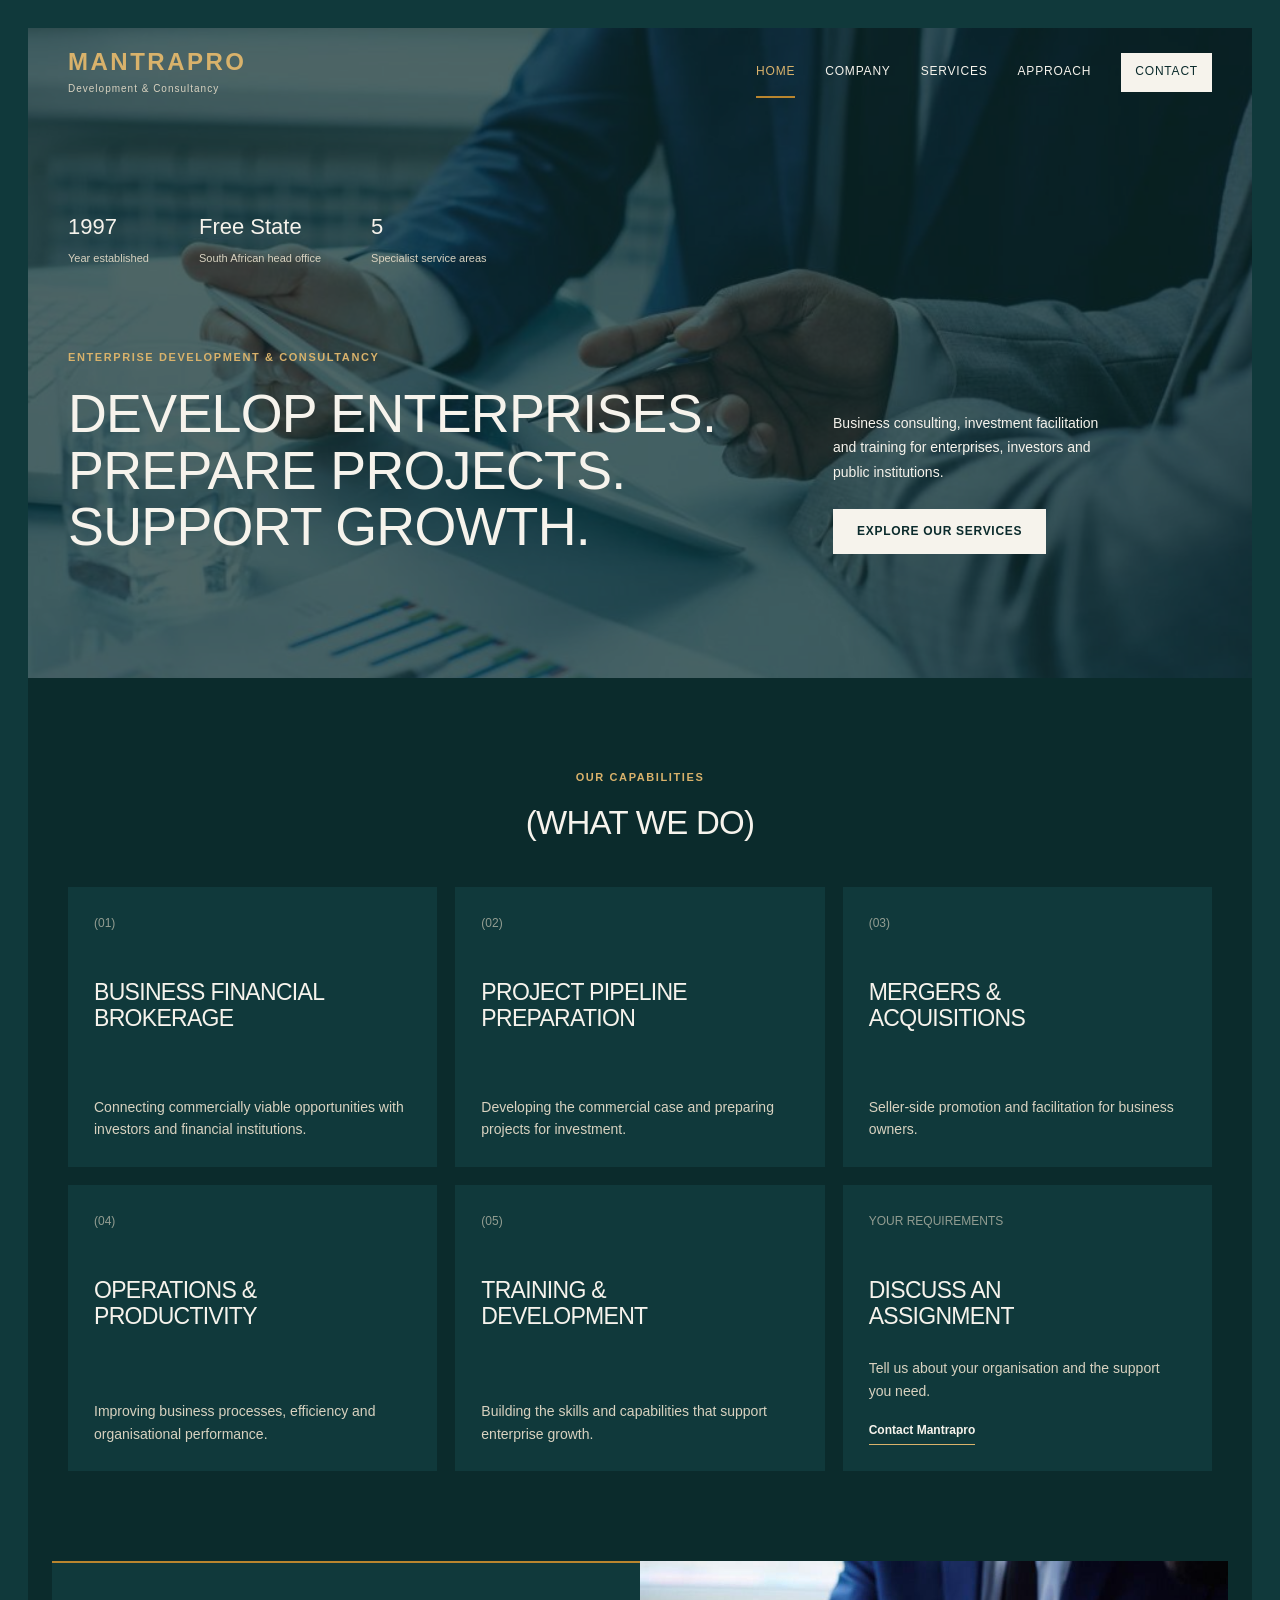
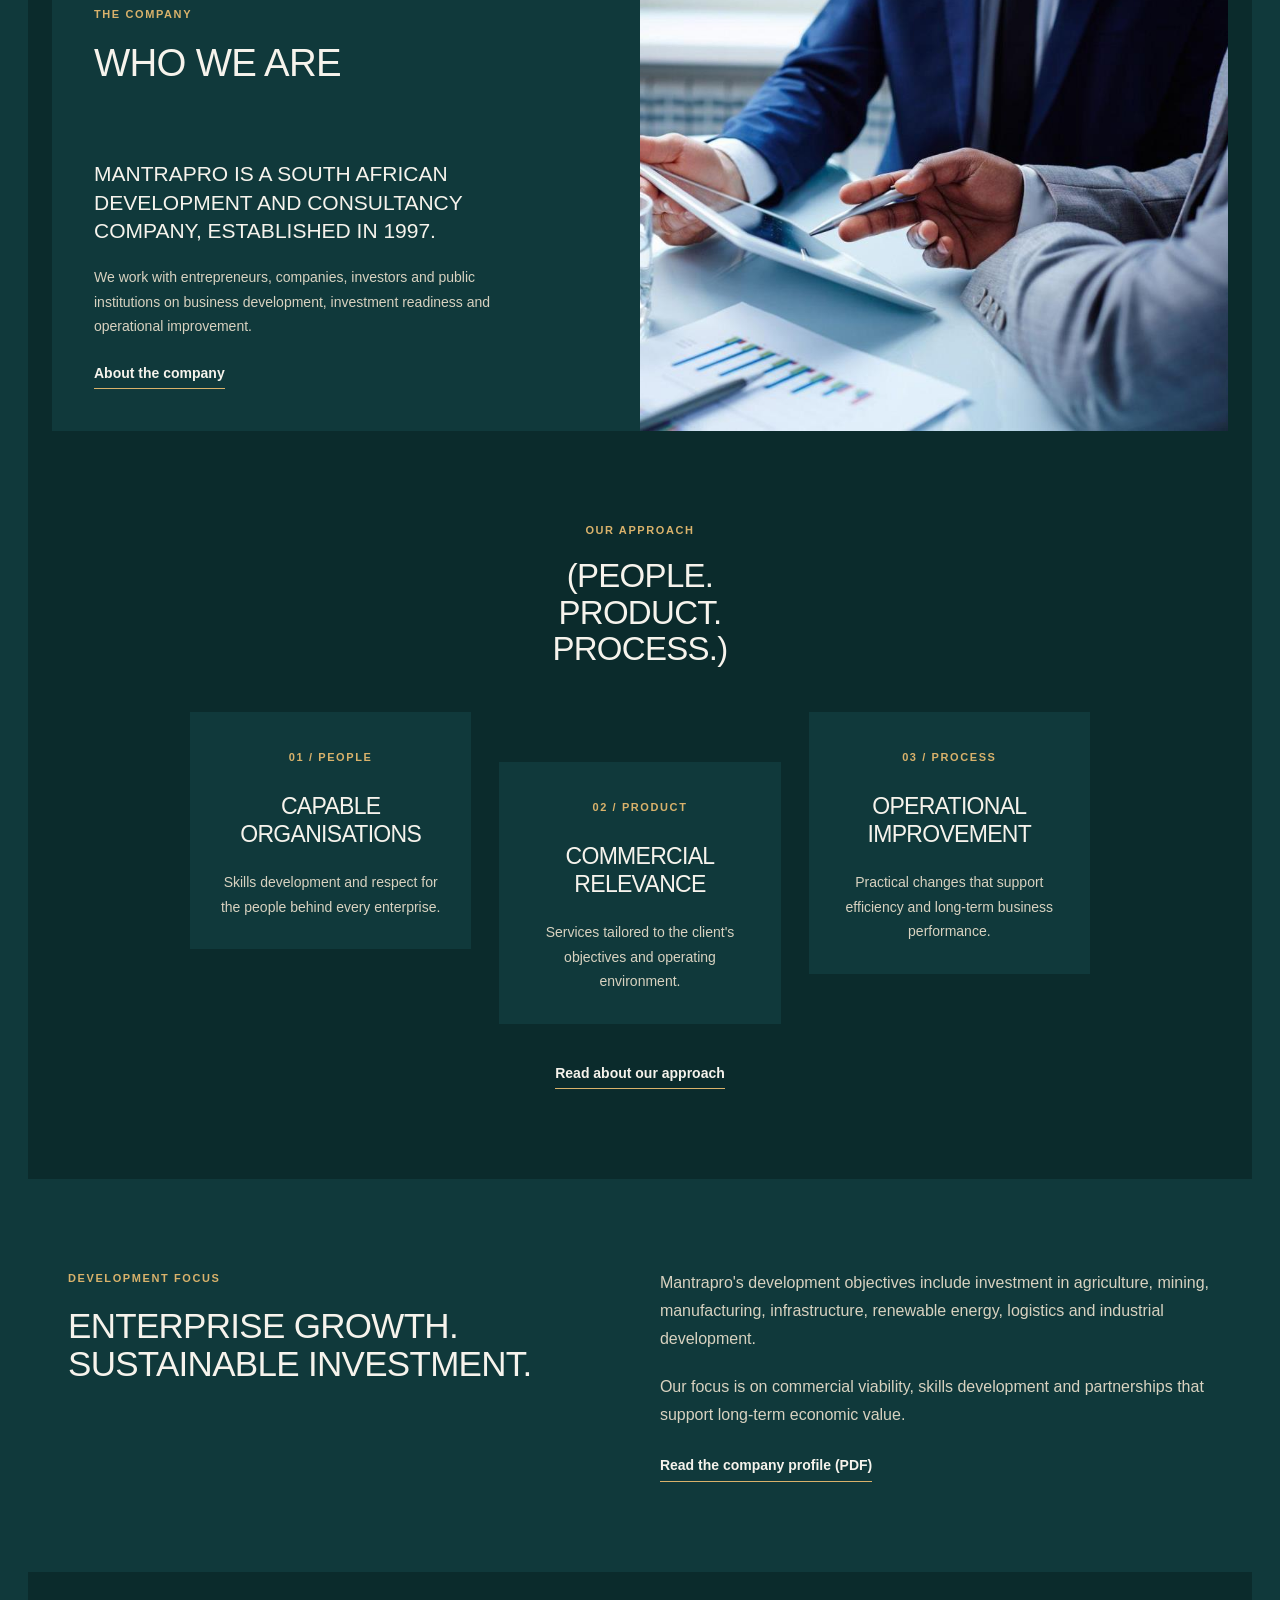
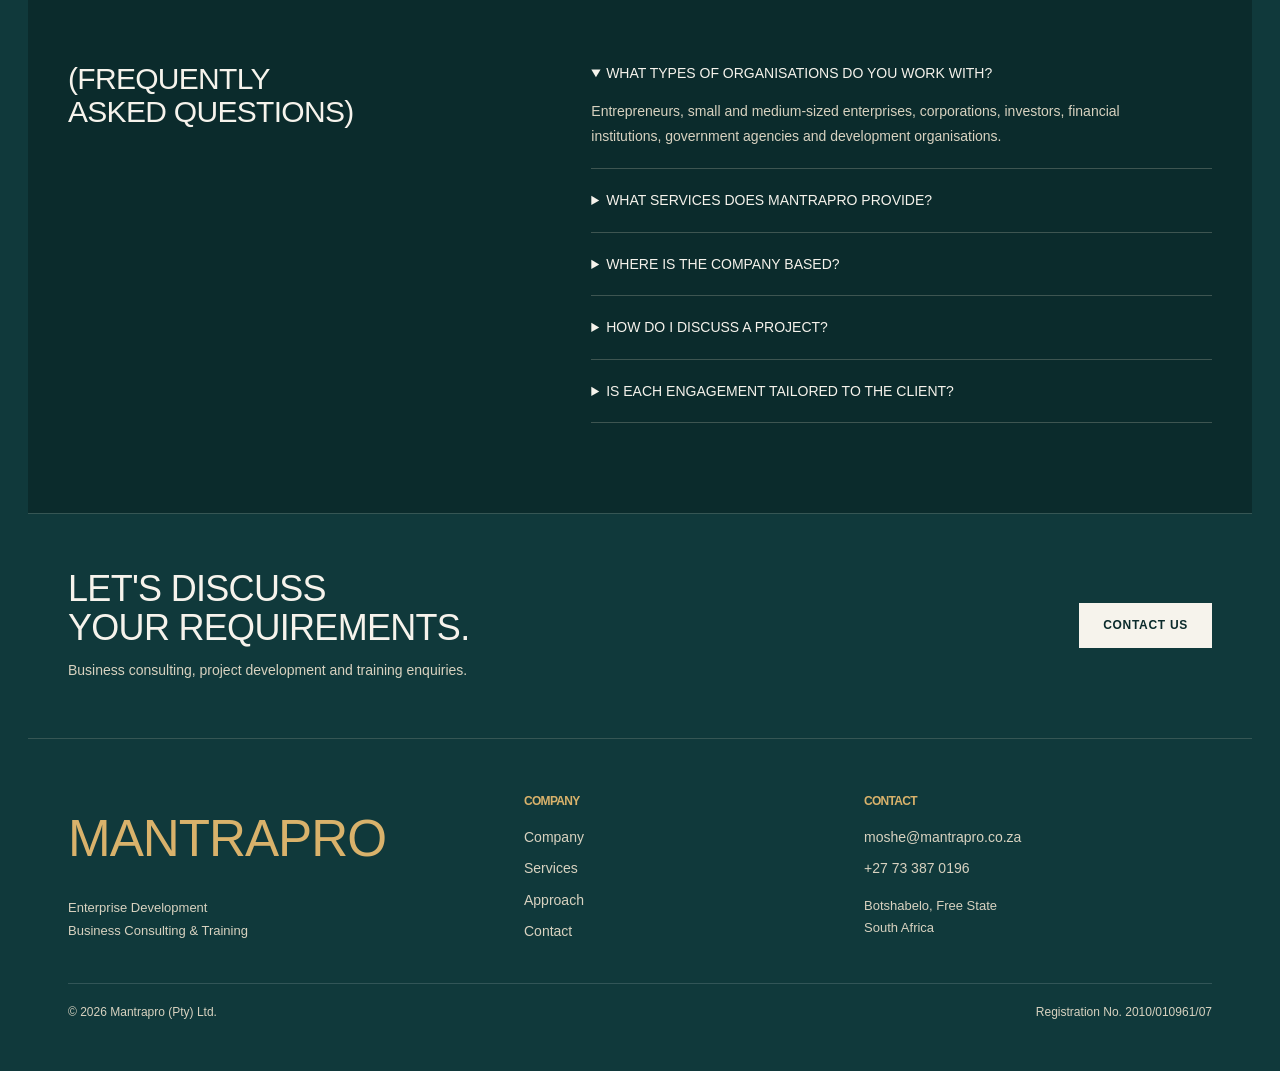
==== commit edb3f76b: "Update theme color across HTML files and adjust CSS variables for consistency" ====
--- a/index.html
+++ b/index.html
@@ -4,7 +4,7 @@
   <meta charset="UTF-8">
   <meta name="viewport" content="width=device-width, initial-scale=1">
   <meta name="description" content="Mantrapro provides enterprise development, business consulting, project preparation, investment facilitation and training in South Africa.">
-  <meta name="theme-color" content="#0f2a45">
+  <meta name="theme-color" content="#0B2B2C">
   <title>Enterprise Development & Business Consulting | Mantrapro</title>
   <link rel="stylesheet" href="styles.css">
   <script src="script.js" defer></script>
--- a/styles.css
+++ b/styles.css
@@ -1,15 +1,15 @@
 ﻿/* Shared presentation for all Mantrapro pages.
    Brand colours extracted from the company profile PDF. */
 :root {
-  --navy: #0f2a45;
-  --navy-secondary: #1b3a5c;
-  --blue: #2e74b5;
-  --gold-light: #d9b96a;
-  --ink: #1b3a5c;
-  --muted: #5a6472;
-  --gold: #b8892b;
-  --paper: #f2f3f5;
-  --line: #d8dce1;
+  --navy: #0B2B2C;
+  --navy-secondary: #10393B;
+  --blue: #10393B;
+  --gold-light: #D9B26B;
+  --ink: #1C1B17;
+  --muted: #4A473E;
+  --gold: #B9852E;
+  --paper: #F6F3EC;
+  --line: #D8D2C0;
   --width: 1160px;
 }
 * { box-sizing: border-box; }
@@ -176,9 +176,9 @@
 h2 { font-size: clamp(27px, 3vw, 39px); line-height: 1.1; }
 a:focus-visible, button:focus-visible, summary:focus-visible { outline: 3px solid var(--gold-light); outline-offset: 5px; }
 .container { width: min(var(--width), calc(100% - 80px)); }
-.utility { background: var(--navy); border-bottom: 1px solid #d8dce130; }
+.utility { background: var(--navy); border-bottom: 1px solid #D8D2C030; }
 .utility-inner { font-size: 12px; }
-.header { border-bottom: 1px solid #d8dce130; }
+.header { border-bottom: 1px solid #D8D2C030; }
 .header-inner { min-height: 88px; }
 .brand-name { color: var(--gold-light); font-size: 24px; }
 .brand-description { color: var(--line); font-size: 10px; }
@@ -186,7 +186,7 @@
 .nav a[aria-current='page'] { color: var(--gold-light); font-weight: 400; }
 .nav a:last-child { background: var(--paper); color: var(--navy); padding: 8px 14px; border-color: transparent; }
 .nav a:last-child[aria-current='page'] { background: var(--gold-light); }
-.menu-toggle { background: transparent; color: var(--paper); border-color: #d8dce160; }
+.menu-toggle { background: transparent; color: var(--paper); border-color: #D8D2C060; }
 .eyebrow { color: var(--gold-light); font-size: 11px; }
 .lead, .prose, dd, .contact-person span, .contact-help, .intro-text { color: var(--line); }
 .text-link { color: var(--paper); border-color: var(--gold-light); }
@@ -197,14 +197,14 @@
 .button.secondary:hover { background: var(--navy-secondary); }
 .section { padding-block: 90px; }
 .soft, .page-intro, .fact-panel, .address-panel { background: var(--navy-secondary); }
-.page-intro { border-color: #d8dce130; padding: 70px 0; }
+.page-intro { border-color: #D8D2C030; padding: 70px 0; }
 .page-intro h1 { max-width: 900px; }
 .page-intro .lead { max-width: 730px; }
 .prose h2 { font-size: 27px; }
 dt, .service-audience, .contact-link { color: var(--paper); }
 .fact-panel dt, .service-index, .service-view, .jump-link, .prose .scope { color: var(--line); }
 .fact-panel h2 { color: var(--paper); }
-.service-jump, .service-detail, .values-list > div, .address-panel { border-color: #d8dce140; }
+.service-jump, .service-detail, .values-list > div, .address-panel { border-color: #D8D2C040; }
 .service-jump { gap: 12px 25px; }
 .jump-link { border-color: var(--gold); }
 .service-detail h2 { text-transform: uppercase; font-size: 31px; }
@@ -212,10 +212,10 @@
 .pillars h2 { font-size: 28px; }
 .pillars p:not(.eyebrow), .two-columns p:not(.eyebrow), .address-panel address { color: var(--line); }
 .address-panel { padding: 35px; border-left: 2px solid var(--gold); }
-.enquiry { background: var(--navy-secondary); padding: 55px 0; border-color: #d8dce130; }
+.enquiry { background: var(--navy-secondary); padding: 55px 0; border-color: #D8D2C030; }
 .enquiry h2 { font-size: 36px; }
 .enquiry p { color: var(--line); }
-.footer { border-top: 1px solid #d8dce130; background: var(--navy-secondary); padding-top: 55px; }
+.footer { border-top: 1px solid #D8D2C030; background: var(--navy-secondary); padding-top: 55px; }
 .footer-brand { font-size: clamp(30px, 4vw, 52px); font-weight: 400; letter-spacing: -1px; }
 .footer h2 { color: var(--gold-light); font-size: 12px; text-transform: uppercase; }
 /* Home page composition mirrors the reference's photographic opening and card rhythm. */
@@ -223,7 +223,7 @@
 .home-page .header { position: relative; z-index: 2; background: var(--navy); }
 .template-hero { position: relative; min-height: 570px; isolation: isolate; }
 .hero-image { position: absolute; inset: 0; width: 100%; height: 100%; object-fit: cover; object-position: 60% center; z-index: -2; }
-.hero-tint { position: absolute; inset: 0; background: #0f2a45b8; z-index: -1; }
+.hero-tint { position: absolute; inset: 0; background: #0B2B2Cb8; z-index: -1; }
 .hero-content { padding-top: 120px; padding-bottom: 50px; }
 .hero-facts { display: flex; gap: 50px; margin-bottom: 80px; }
 .hero-facts strong { display: block; font-size: 22px; font-weight: 400; line-height: 1.3; }
@@ -238,7 +238,7 @@
 .capability-card { background: var(--navy-secondary); padding: 25px; min-height: 280px; display: flex; flex-direction: column; align-items: start; border: 1px solid transparent; }
 .capability-card:hover { text-decoration: none; border-color: var(--gold); }
 .capability-contact:hover { border-color: transparent; }
-.card-number { color: #d8dce1a6; font-size: 12px; }
+.card-number { color: #D8D2C0a6; font-size: 12px; }
 .capability-card h3 { margin-top: 45px; margin-bottom: 28px; font-size: 23px; line-height: 1.15; }
 .capability-card p { margin-top: auto; color: var(--line); font-size: 14px; line-height: 1.6; }
 .capability-card .text-link { margin-top: 18px; font-size: 12px; }
@@ -259,7 +259,7 @@
 .priorities h2 { font-size: 35px; }
 .faq-layout { display: grid; grid-template-columns: 1fr 1.4fr; gap: 80px; }
 .faq-layout h2 { font-size: 30px; }
-.faq-list details { border-bottom: 1px solid #d8dce140; padding: 20px 0; }
+.faq-list details { border-bottom: 1px solid #D8D2C040; padding: 20px 0; }
 .faq-list details:first-child { padding-top: 0; }
 .faq-list summary { cursor: pointer; font-size: 14px; text-transform: uppercase; line-height: 1.6; }
 .faq-list details p { margin-top: 15px; color: var(--line); font-size: 14px; padding-right: 20px; }
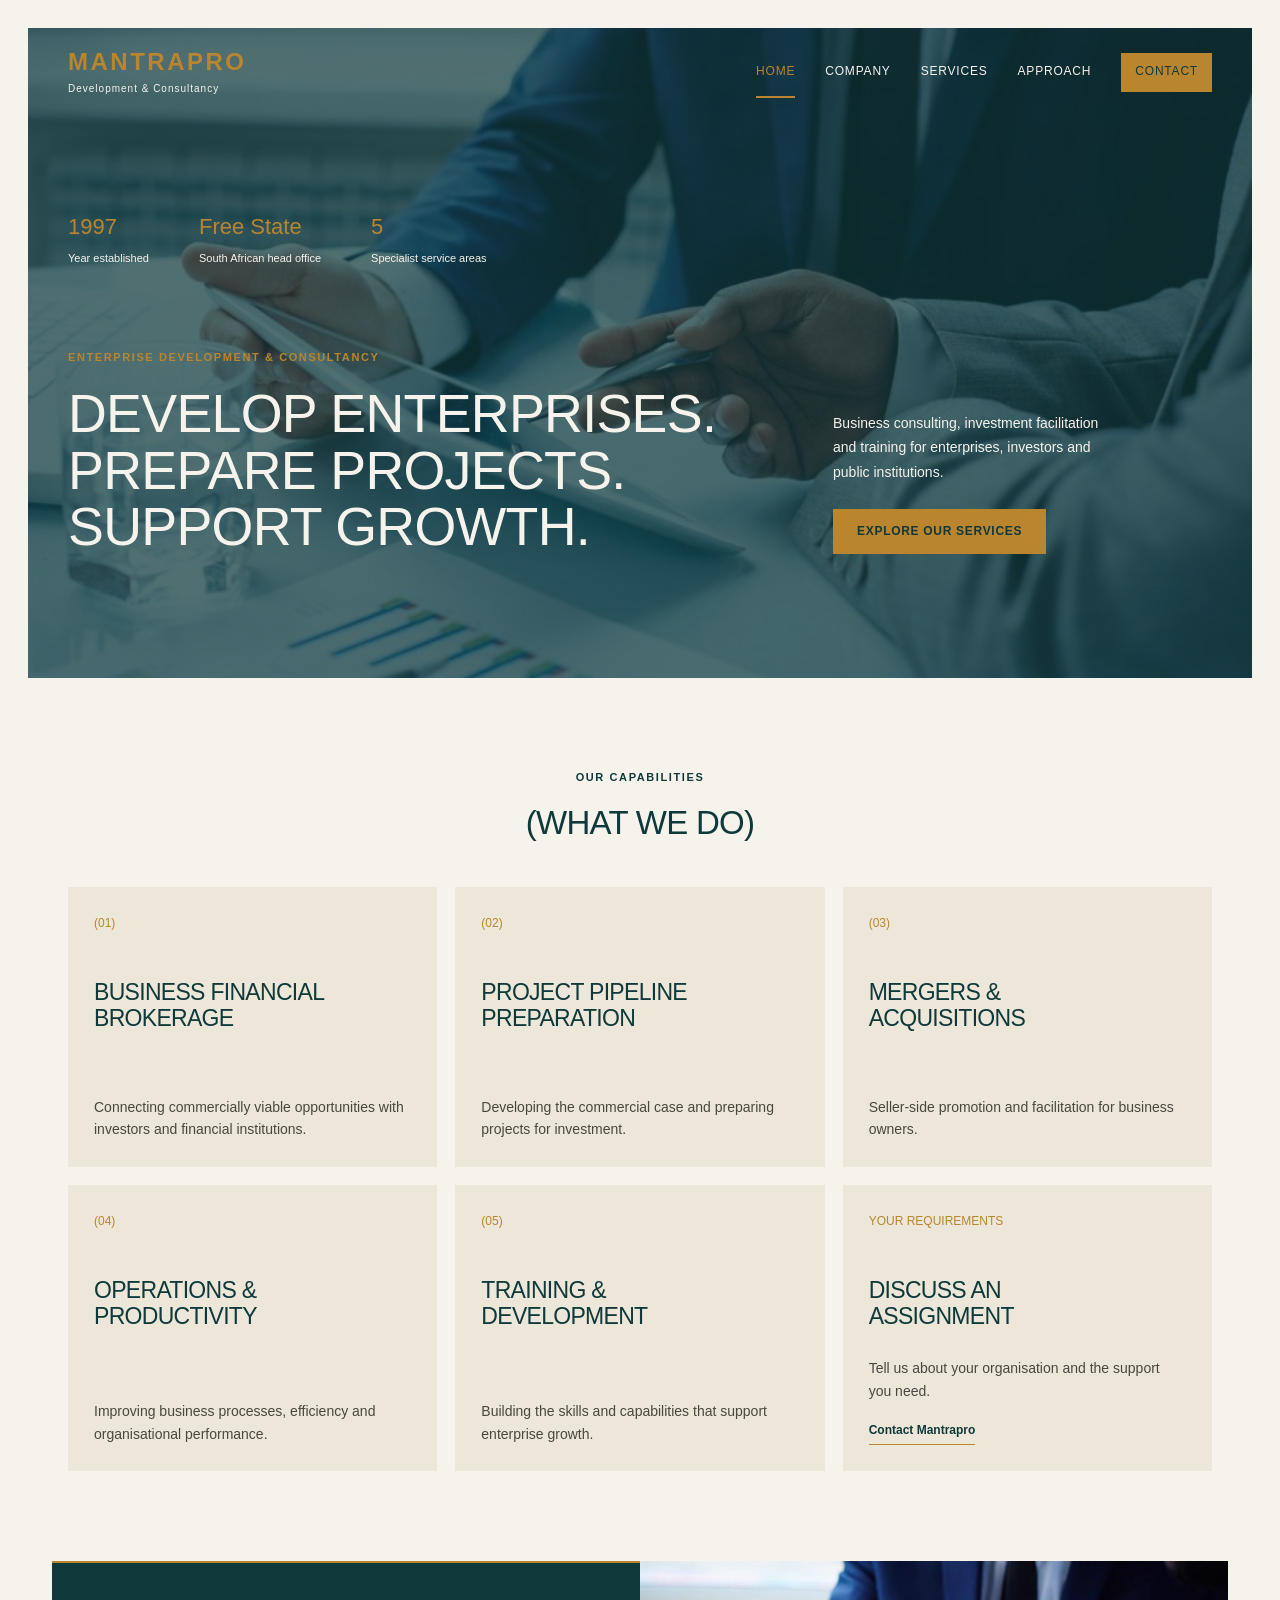
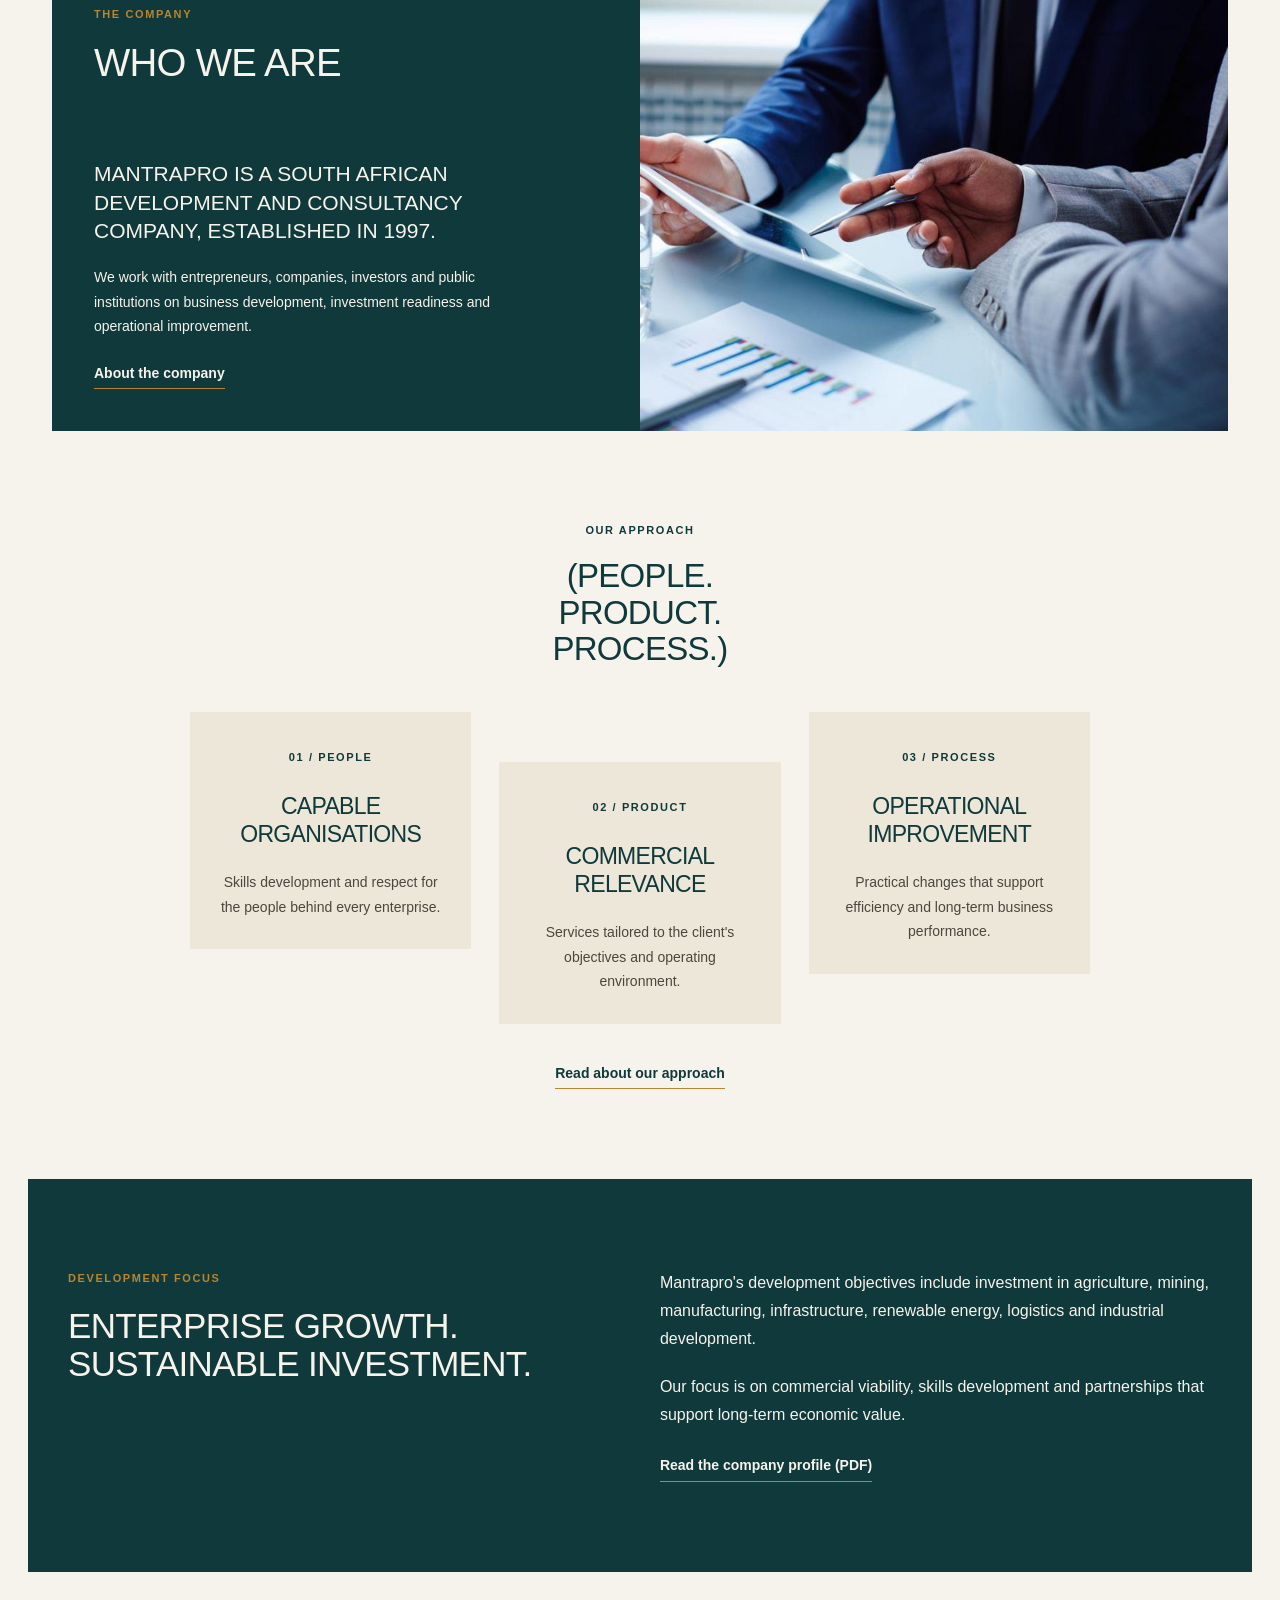
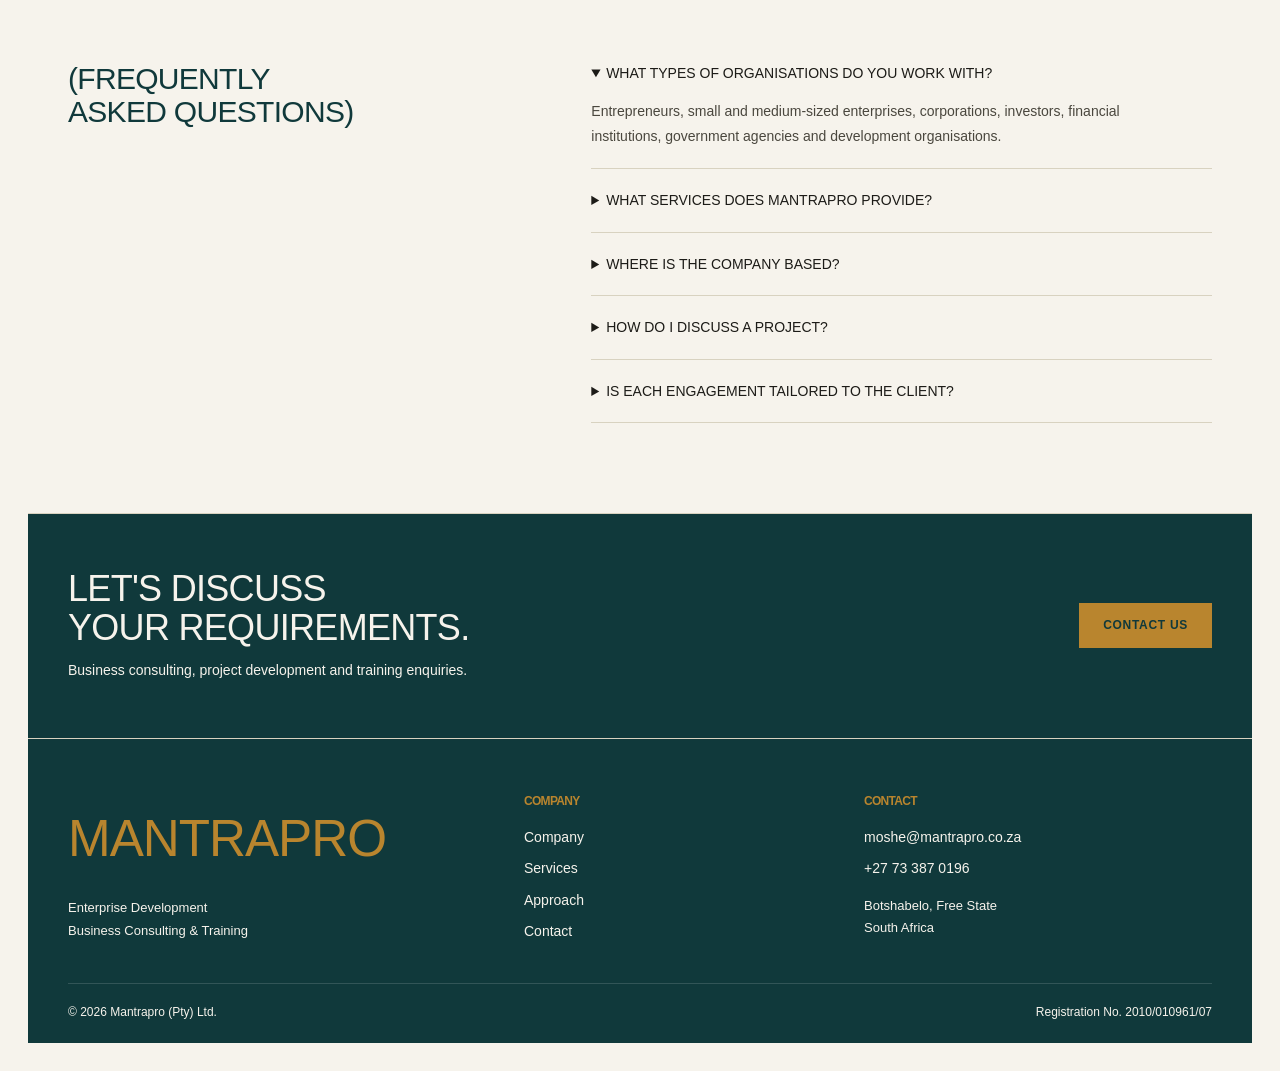
==== commit e7e68b80: "Update theme color to #10393B across all HTML files and adjust CSS variable in styles.css for consis" ====
--- a/index.html
+++ b/index.html
@@ -4,7 +4,7 @@
   <meta charset="UTF-8">
   <meta name="viewport" content="width=device-width, initial-scale=1">
   <meta name="description" content="Mantrapro provides enterprise development, business consulting, project preparation, investment facilitation and training in South Africa.">
-  <meta name="theme-color" content="#0B2B2C">
+  <meta name="theme-color" content="#10393B">
   <title>Enterprise Development & Business Consulting | Mantrapro</title>
   <link rel="stylesheet" href="styles.css">
   <script src="script.js" defer></script>
--- a/styles.css
+++ b/styles.css
@@ -1,7 +1,7 @@
 ﻿/* Shared presentation for all Mantrapro pages.
    Brand colours extracted from the company profile PDF. */
 :root {
-  --navy: #0B2B2C;
+  --navy: #10393B;
   --navy-secondary: #10393B;
   --blue: #10393B;
   --gold-light: #D9B26B;
@@ -313,3 +313,55 @@
   .hero-facts strong { font-size: 16px; }
   .brand-name { font-size: 21px; }
 }
+
+/* Colour balance: warm ivory surfaces, corporate teal features, muted gold accents. */
+body { background: var(--paper); color: var(--ink); }
+main { background: var(--paper); }
+h1, h2, h3 { color: var(--navy); }
+.utility, .header, .home-page .header { background: var(--navy); color: var(--paper); }
+.brand-name, .footer-brand { color: var(--gold); }
+.brand-description { color: var(--paper); }
+.nav a { color: var(--paper); }
+.nav a[aria-current='page'] { color: var(--gold); border-color: var(--gold); }
+.nav a:last-child, .nav a:last-child[aria-current='page'] { background: var(--gold); color: var(--navy); }
+.menu-toggle { color: var(--paper); border-color: var(--gold); }
+.eyebrow { color: var(--navy); }
+.lead, .prose, dd, .contact-person span, .contact-help, .intro-text { color: var(--muted); }
+.text-link { color: var(--navy); border-color: var(--gold); }
+.text-link:hover { border-color: var(--navy); }
+.button, .button:hover { background: var(--gold); border-color: var(--gold); color: var(--navy); }
+.button.secondary { background: transparent; color: var(--navy); border-color: var(--gold); }
+.button.secondary:hover { background: var(--gold); }
+a:focus-visible, button:focus-visible, summary:focus-visible { outline-color: var(--gold); }
+.soft, .page-intro, .fact-panel, .address-panel, .service-context { background: var(--paper); }
+.page-intro, .service-jump, .service-detail, .values-list > div, .address-panel { border-color: var(--line); }
+dt, .service-audience, .contact-link, .fact-panel h2 { color: var(--navy); }
+.fact-panel dt, .service-index, .service-view, .jump-link, .prose .scope { color: var(--muted); }
+.pillars p:not(.eyebrow), .two-columns p:not(.eyebrow), .address-panel address { color: var(--muted); }
+.hero-tint { background: #10393Bb8; }
+.hero-bottom h1, .hero-summary { color: var(--paper); }
+.hero-bottom .eyebrow, .hero-facts strong { color: var(--gold); }
+.hero-facts span { color: var(--paper); }
+.capability-card { background: #ECE7D9; }
+.card-number { color: var(--gold); }
+.capability-card p { color: var(--muted); }
+.company-feature-copy { background: var(--navy); color: var(--paper); }
+.company-feature-copy h2 { color: var(--paper); }
+.company-feature-copy .eyebrow { color: var(--gold); }
+.feature-description { color: var(--paper); }
+.company-feature-copy .text-link { color: var(--paper); }
+.foundation-grid article { background: #ECE7D9; }
+.foundation-grid p { color: var(--muted); }
+.foundation-grid .eyebrow { color: var(--navy); }
+.priorities, .enquiry { background: var(--navy); color: var(--paper); border-color: var(--line); }
+.priorities h2, .enquiry h2 { color: var(--paper); }
+.priorities .eyebrow { color: var(--gold); }
+.priorities .prose, .priorities .text-link, .enquiry p { color: var(--paper); }
+.faq-list details { border-color: var(--line); }
+.faq-list details p { color: var(--muted); }
+.footer { background: var(--navy); color: var(--paper); border-color: var(--line); }
+.footer h2 { color: var(--gold); }
+.skip-link { background: var(--paper); color: var(--navy); }
+@media (min-width: 1000px) {
+  .home-page .header { background: transparent; }
+}
